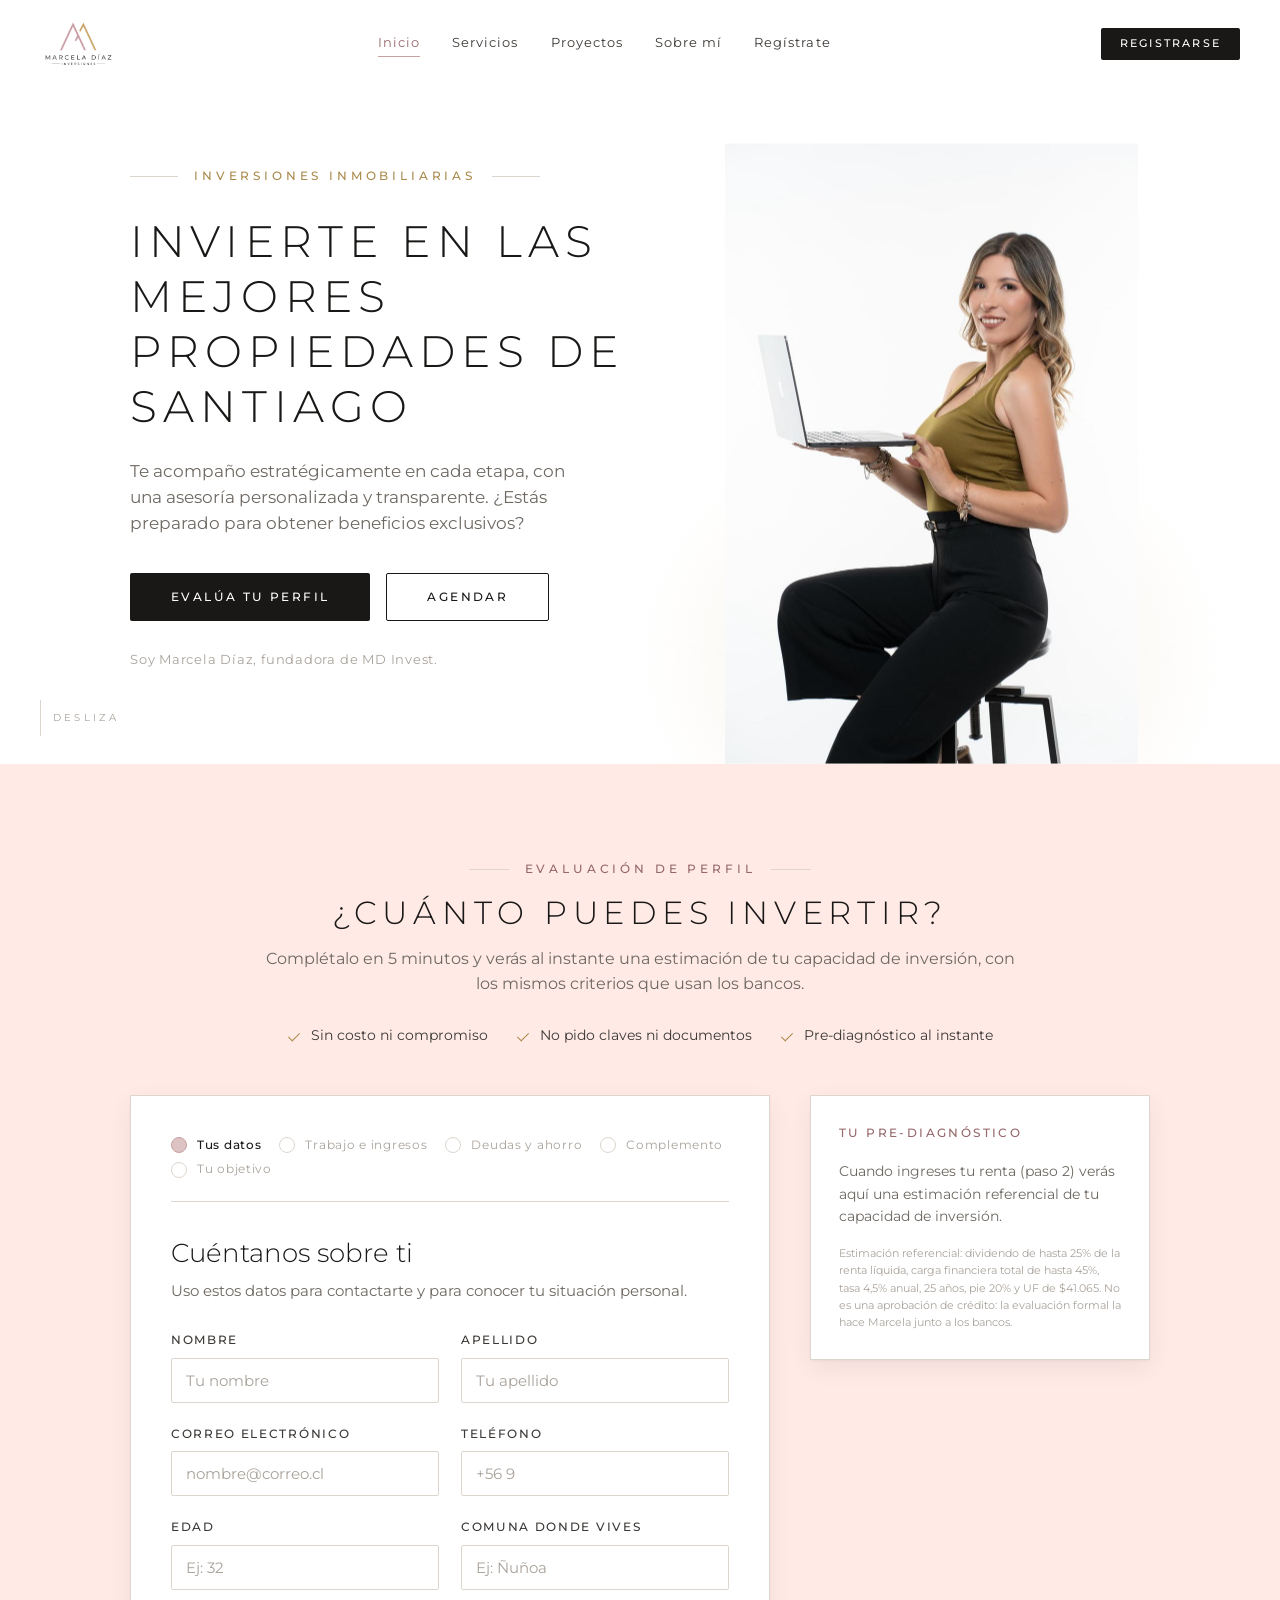
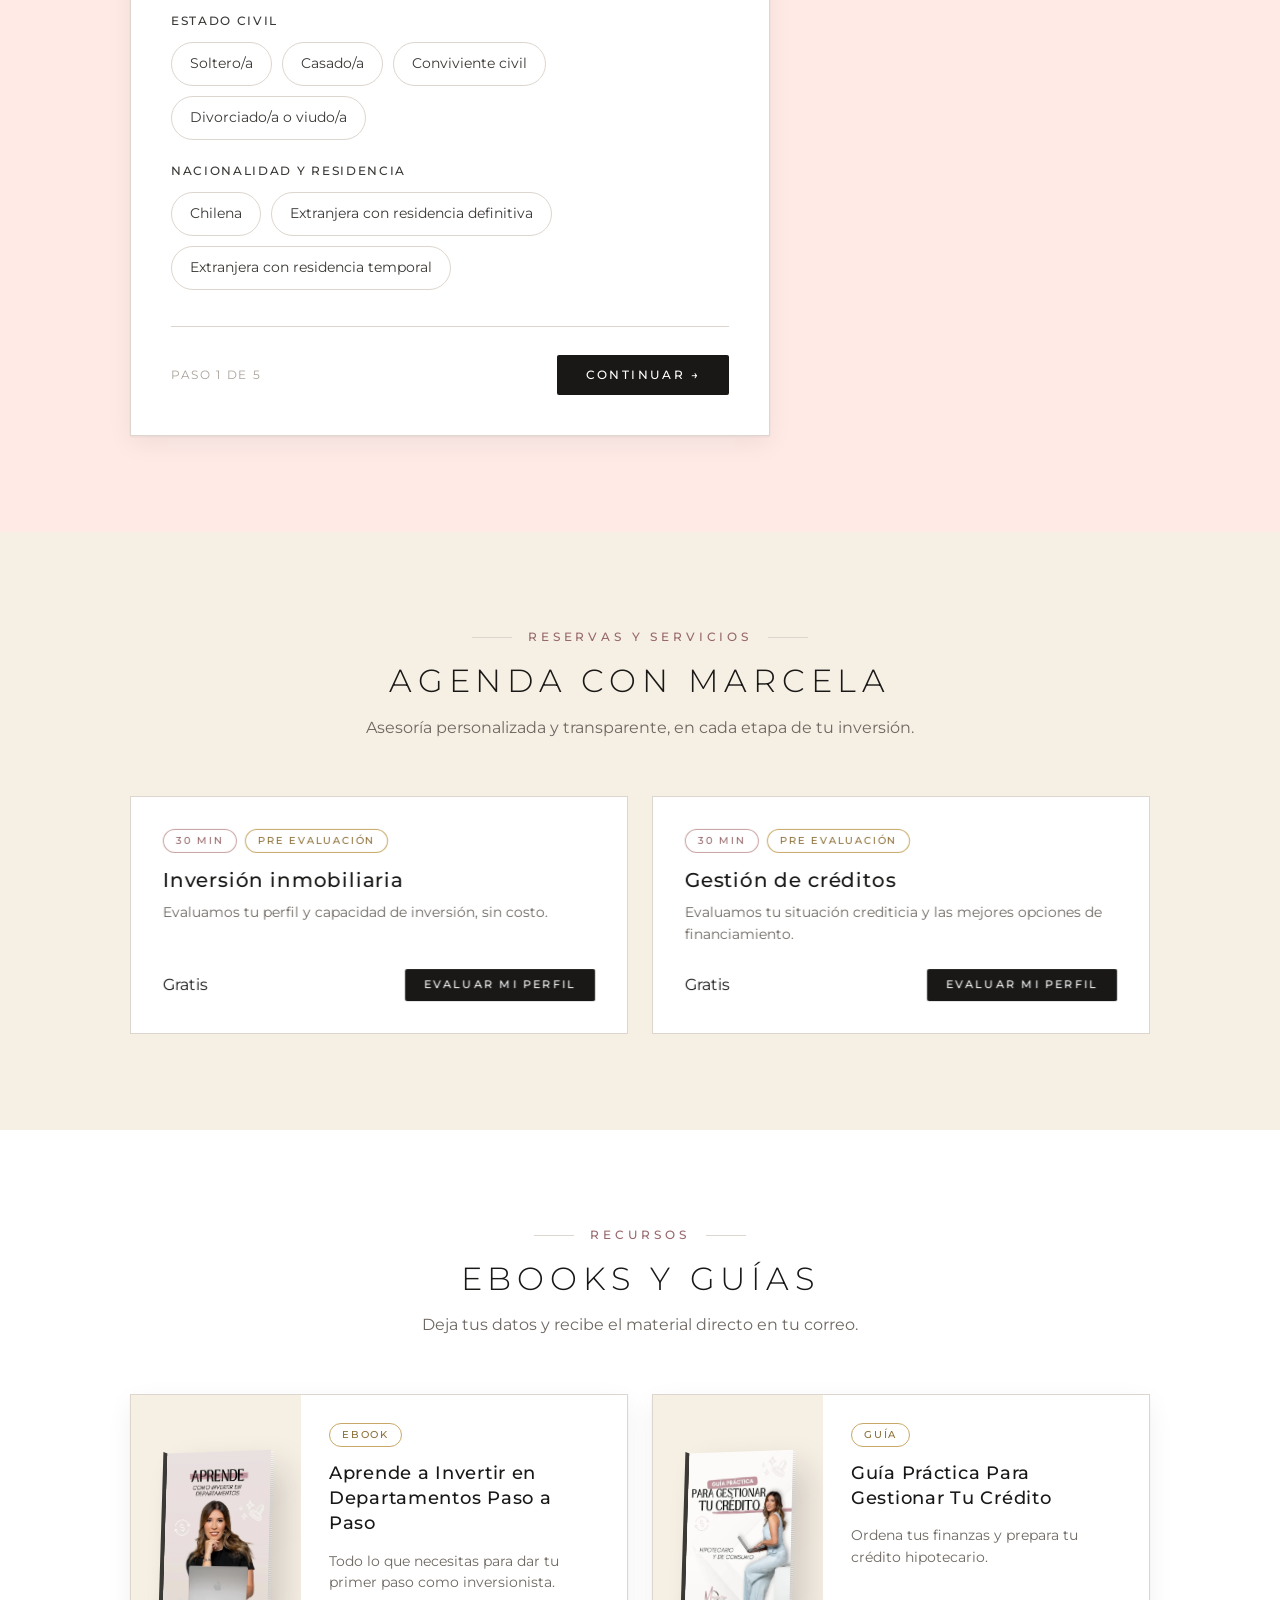
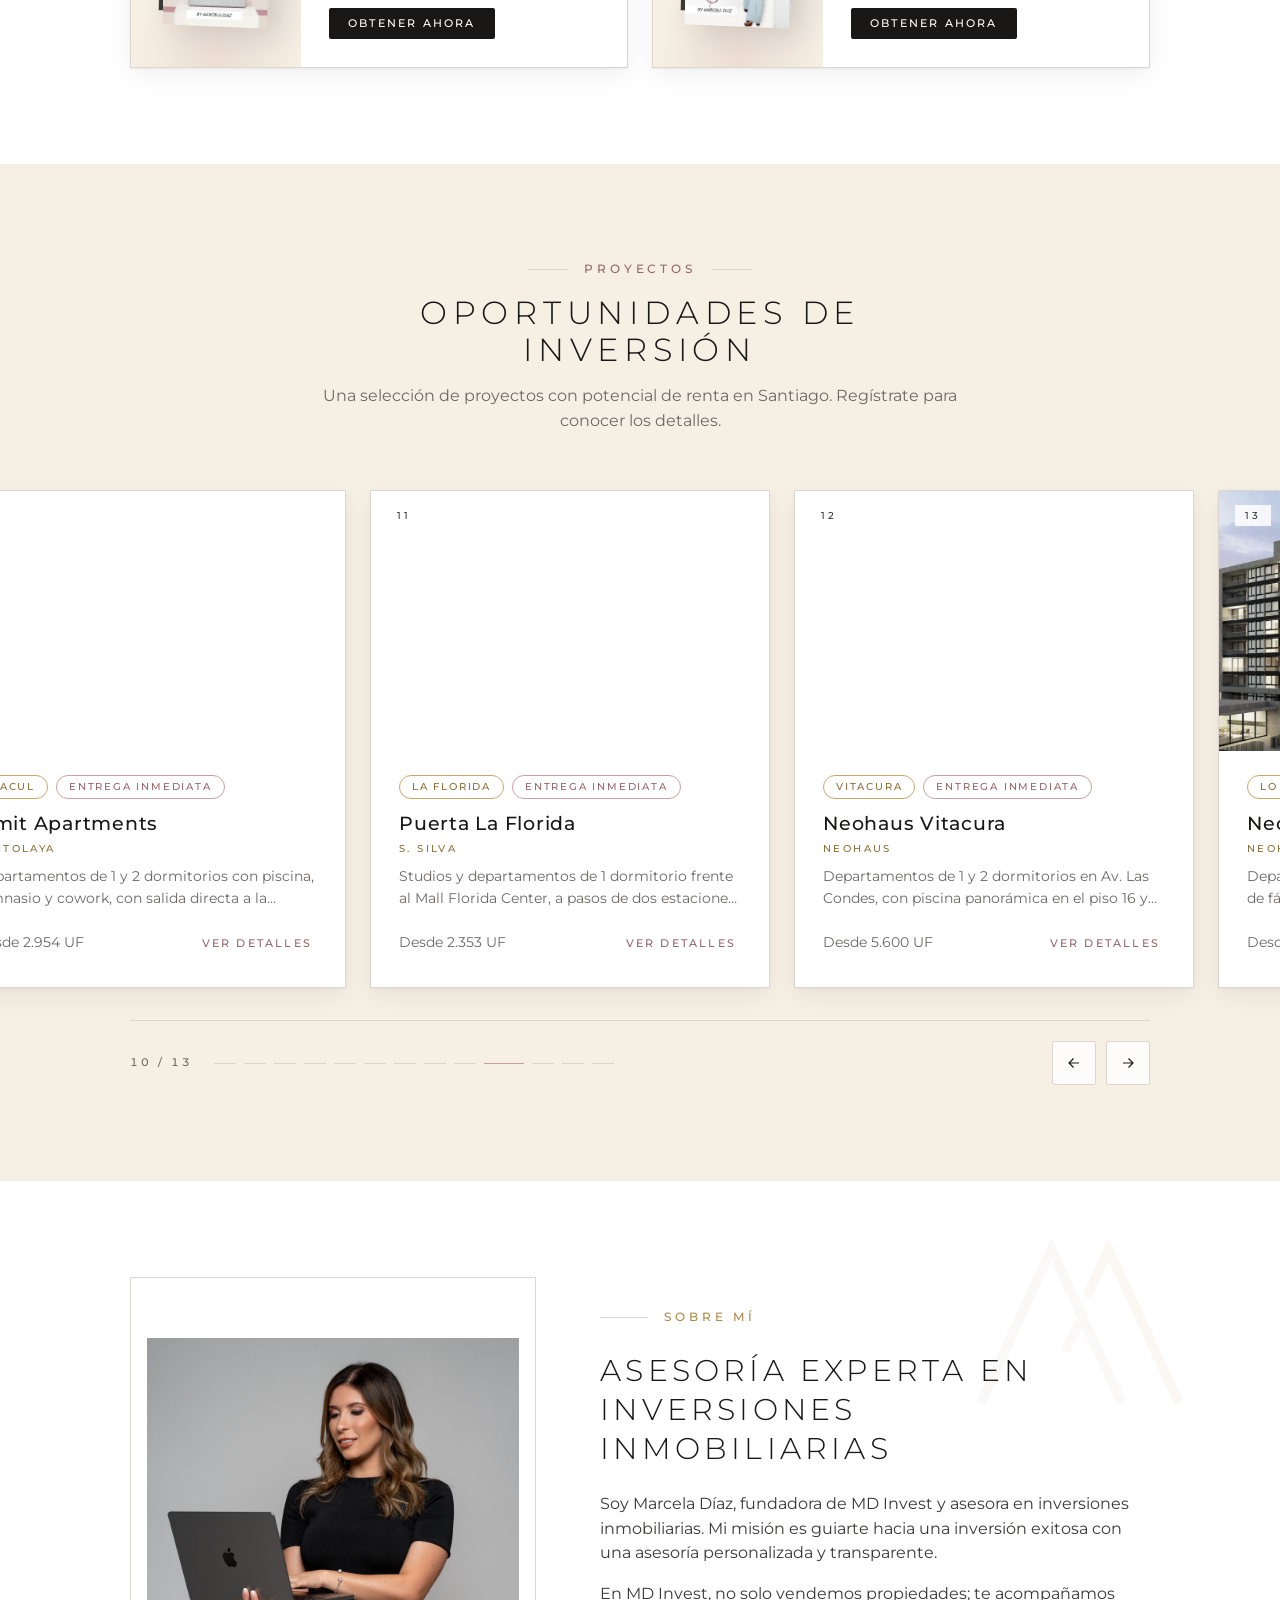
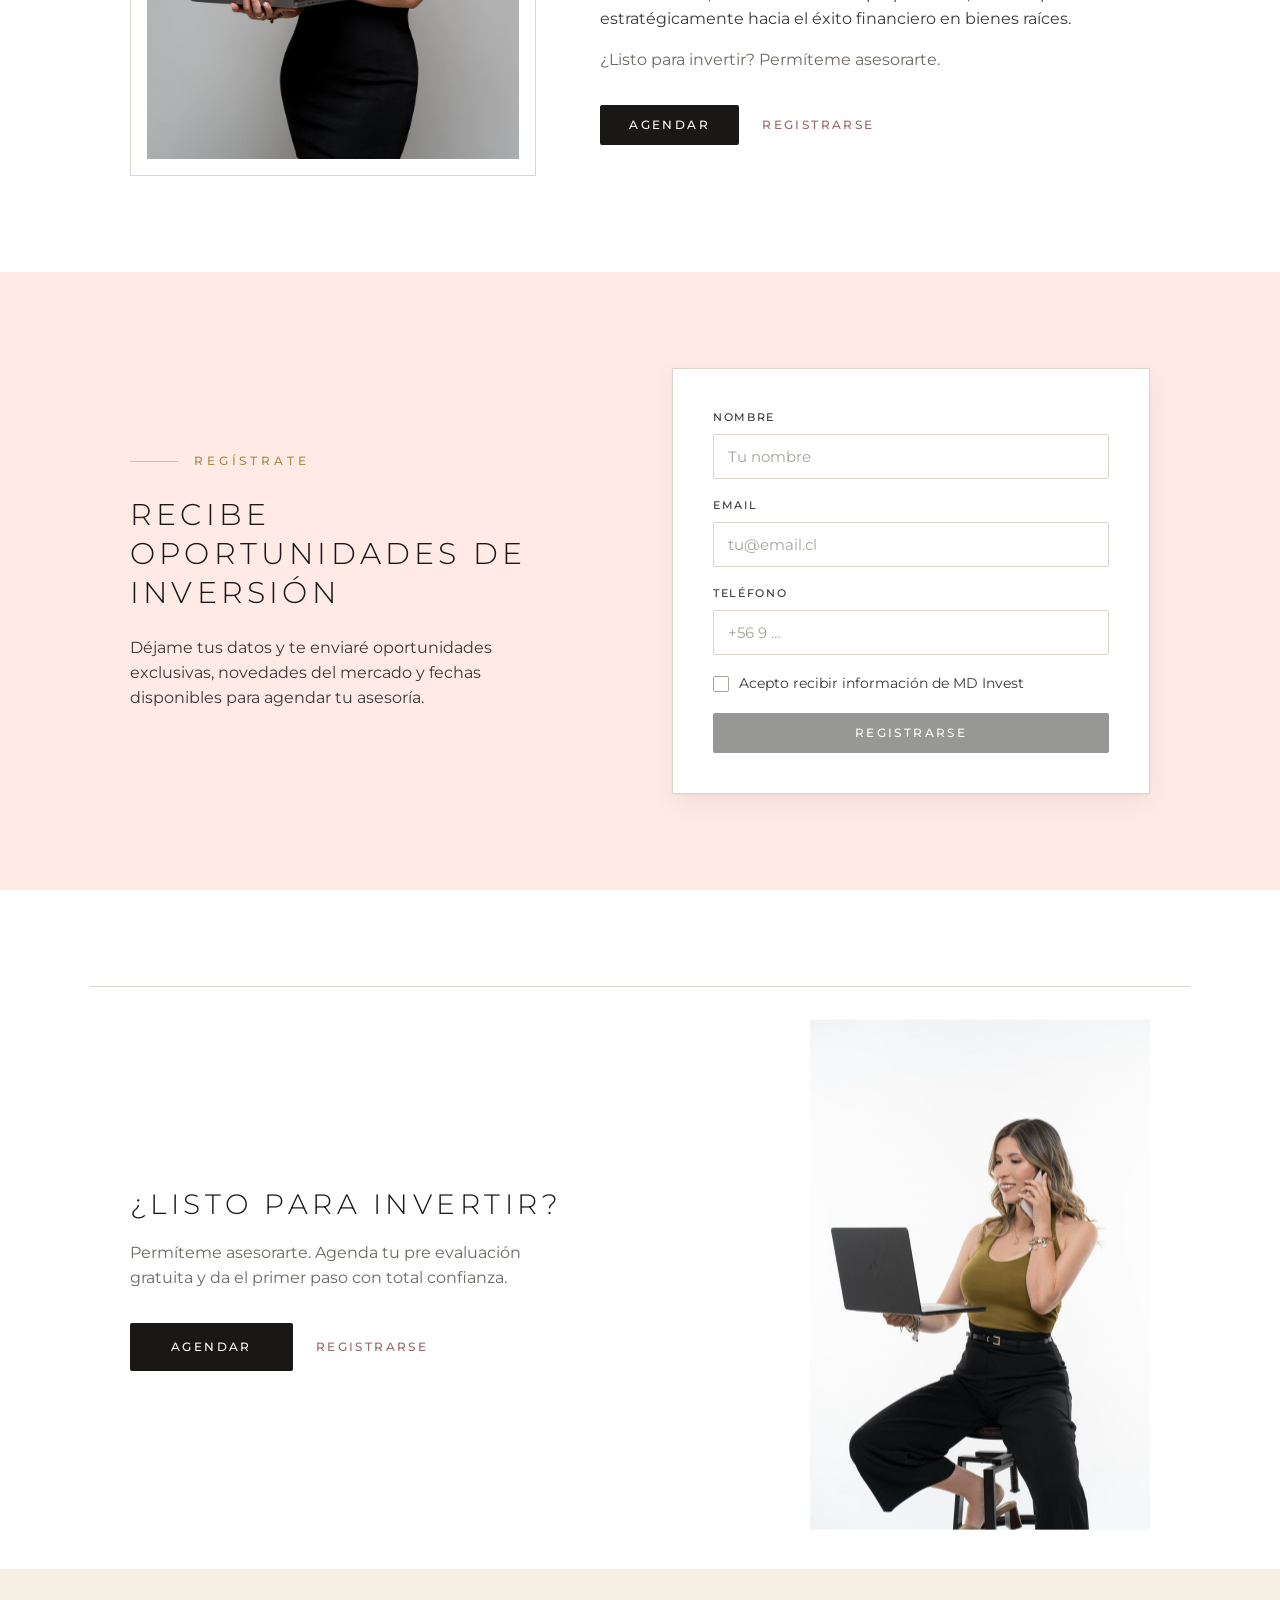
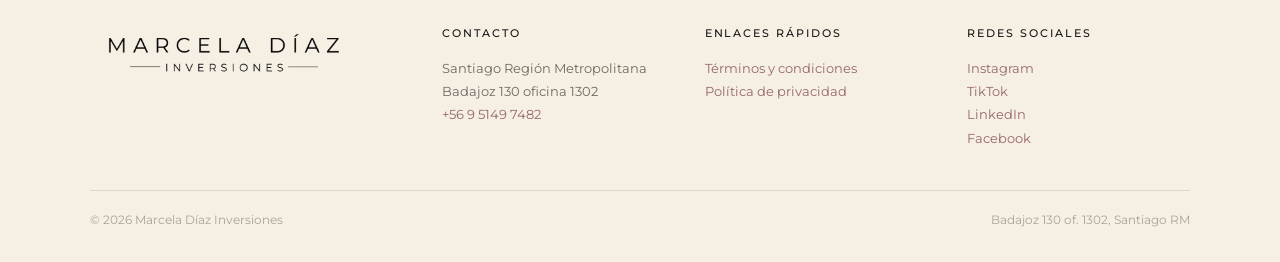
==== index.html @ 603c4616 "Desplegar el evaluador en la portada, sin clic previo La franja «¿Cuánto puedes invertir?» era un ti" ====
<!doctype html>
<html lang="es">
<head>
  <meta charset="utf-8">
  <meta name="viewport" content="width=device-width,initial-scale=1">
  <title>Marcela Díaz Inversiones</title>
  <meta name="description" content="Asesoría en inversiones inmobiliarias en Santiago de Chile. Te acompaño estratégicamente en cada etapa, con una asesoría personalizada y transparente.">
  <meta name="theme-color" content="#FFF5F2">
  <link rel="icon" type="image/svg+xml" href="assets/favicon.svg">
  <link rel="canonical" href="/">

  <meta property="og:type" content="website">
  <meta property="og:title" content="Marcela Díaz Inversiones">
  <meta property="og:description" content="Invierte en las mejores propiedades de Santiago. Agenda tu pre evaluación gratuita.">
  <meta property="og:image" content="assets/marce-hero.jpeg">
  <meta property="og:locale" content="es_CL">
  <meta name="twitter:card" content="summary_large_image">

  <link rel="preconnect" href="https://fonts.googleapis.com">
  <link rel="preconnect" href="https://fonts.gstatic.com" crossorigin>
  <link href="https://fonts.googleapis.com/css2?family=Montserrat:wght@300;400;500;600&display=swap" rel="stylesheet">
  <link rel="stylesheet" href="css/styles.css">
  <link rel="stylesheet" href="css/evaluacion.css">
  <script>document.documentElement.classList.add('js')</script>
</head>
<body>
<!-- Intro: dibujo del isotipo (guiño al video de marca) -->
<div class="intro" id="intro" aria-hidden="true">
  <div>
    <svg class="intro__mark" viewBox="0 0 200 160" aria-hidden="true">
      <path class="p1" pathLength="1" d="M10 150 L74 10 L138 150" stroke="#C8A0A0"/>
      <path class="p2" pathLength="1" d="M99.5 77 L86.3 102.6" stroke="#C8A0A0"/>
      <path class="p3" pathLength="1" d="M106.6 53.2 L125.9 10 L190 150" stroke="#C8A868"/>
    </svg>
    <div class="intro__name">Marcela Díaz</div>
    <div class="intro__sub">Inversiones</div>
  </div>
</div>

<div class="progress" aria-hidden="true"></div>

<!-- Navegación -->
<header class="nav" id="nav">
  <div class="nav__inner">
    <a class="nav__logo" href="#inicio" aria-label="Marcela Díaz Inversiones — Inicio">
      <img src="assets/logo-lockup.png" alt="Marcela Díaz Inversiones" width="233" height="160">
    </a>
    <nav class="nav__links" aria-label="Principal">
      <a href="#inicio" class="is-active">Inicio</a>
      <a href="#servicios">Servicios</a>
      <a href="#proyectos">Proyectos</a>
      <a href="#sobre-mi">Sobre mí</a>
      <a href="#registro">Regístrate</a>
      <span class="nav__indicator" aria-hidden="true"></span>
    </nav>
    <a class="btn btn--sm nav__cta" href="#registro">Registrarse</a>
    <button class="nav__burger" type="button" aria-label="Abrir menú" aria-expanded="false" aria-controls="menu">
      <span></span><span></span>
    </button>
  </div>
</header>

<!-- Menú móvil -->
<div class="menu" id="menu" aria-label="Menú">
  <a href="#inicio" style="--i:0">Inicio</a>
  <a href="#servicios" style="--i:1">Servicios</a>
  <a href="#proyectos" style="--i:2">Proyectos</a>
  <a href="#sobre-mi" style="--i:3">Sobre mí</a>
  <a href="#registro" style="--i:4">Regístrate</a>
  <a class="btn" href="#registro" style="--i:5">Registrarse</a>
  <p class="menu__contact">Balmoral 309, Santiago · +56 9 5149 7482</p>
</div>

<main>

  <!-- Hero -->
  <section id="inicio" class="hero">
    <div class="container hero__grid">
      <div class="hero__copy" data-reveal="fade">
        <div class="kicker">
          <span class="kicker__line"></span>
          <span>Inversiones inmobiliarias</span>
          <span class="kicker__line"></span>
        </div>
        <h1 class="display display--xl" data-split>Invierte en las mejores propiedades de Santiago</h1>
        <p class="lead" data-reveal style="--d:520">Te acompaño estratégicamente en cada etapa, con una asesoría personalizada y transparente. ¿Estás preparado para obtener beneficios exclusivos?</p>
        <div class="hero__actions" data-reveal style="--d:680">
          <a class="btn btn--lg" href="#evaluador">Evalúa tu perfil</a>
          <a class="btn btn--lg btn--outline" href="#servicios">Agendar</a>
        </div>
        <p class="hero__sign" data-reveal="fade" style="--d:880">Soy Marcela Díaz, fundadora de MD Invest.</p>
      </div>
      <div class="hero__media">
        <div class="hero__glow" aria-hidden="true"></div>
        <img class="hero__img" src="assets/marce-hero.jpeg" alt="Marcela Díaz" width="853" height="1280" data-reveal="scale" data-parallax="-0.06" data-pointer fetchpriority="high">
      </div>
    </div>
    <div class="hero__scroll" aria-hidden="true"><i></i><span>Desliza</span></div>
  </section>

  <!-- Franja CTA -->
  <!-- Evaluador de perfil. El marcado lo monta js/evaluacion.js en #eval-mount:
       esta sección y la página /evaluacion comparten una sola plantilla. -->
  <section id="evaluador" class="section bg-blush">
    <div class="container">
      <div class="section-title" data-reveal>
        <div class="kicker kicker--rose">
          <span class="kicker__line"></span><span>Evaluación de perfil</span><span class="kicker__line"></span>
        </div>
        <h2>¿Cuánto puedes invertir?</h2>
        <p>Complétalo en 5 minutos y verás al instante una estimación de tu capacidad de inversión, con los mismos criterios que usan los bancos.</p>
        <ul class="trust">
          <li>Sin costo ni compromiso</li>
          <li>No pido claves ni documentos</li>
          <li>Pre-diagnóstico al instante</li>
        </ul>
      </div>
      <div class="eval-layout eval" id="eval-mount"></div>
    </div>
  </section>

  <!-- Servicios -->
  <section id="servicios" class="section bg-cream">
    <div class="container">
      <div class="section-title" data-reveal>
        <div class="kicker kicker--rose">
          <span class="kicker__line"></span><span>Reservas y Servicios</span><span class="kicker__line"></span>
        </div>
        <h2>Agenda con Marcela</h2>
        <p>Asesoría personalizada y transparente, en cada etapa de tu inversión.</p>
      </div>
      <div class="grid grid--services" data-stagger>
        <article class="card tilt" data-reveal>
          <div class="card__badges">
            <span class="badge badge--rose">30 min</span>
            <span class="badge">Pre evaluación</span>
          </div>
          <h3>Inversión inmobiliaria</h3>
          <p>Evaluamos tu perfil y capacidad de inversión, sin costo.</p>
          <div class="card__foot">
            <span class="card__price">Gratis</span>
            <a class="btn btn--sm" href="#evaluador">Evaluar mi perfil</a>
          </div>
        </article>
        <article class="card tilt" data-reveal>
          <div class="card__badges">
            <span class="badge badge--rose">30 min</span>
            <span class="badge">Pre evaluación</span>
          </div>
          <h3>Gestión de créditos</h3>
          <p>Evaluamos tu situación crediticia y las mejores opciones de financiamiento.</p>
          <div class="card__foot">
            <span class="card__price">Gratis</span>
            <a class="btn btn--sm" href="#evaluador">Evaluar mi perfil</a>
          </div>
        </article>
      </div>
    </div>
  </section>

  <!-- eBooks y guías -->
  <section id="recursos" class="section bg-white">
    <div class="container">
      <div class="section-title" data-reveal>
        <div class="kicker kicker--rose">
          <span class="kicker__line"></span><span>Recursos</span><span class="kicker__line"></span>
        </div>
        <h2>eBooks y guías</h2>
        <p>Deja tus datos y recibe el material directo en tu correo.</p>
      </div>
      <div class="grid grid--ebooks" data-stagger>
        <article class="ebook" data-reveal>
          <div class="ebook__media" aria-hidden="true">
            <div class="book">
              <div class="book__spine"></div>
              <div class="book__pages"></div>
              <div class="book__cover">
                <div class="book__band">
                  <img src="assets/1.webp" alt="Icono de eBook" width="200" height="160">
                </div>
                <div class="book__title">Aprende a invertir en departamentos paso a paso</div>
                <div class="book__meta">MD Invest · eBook</div>
              </div>
            </div>
          </div>
          <div class="ebook__body">
            <span class="badge">eBook</span>
            <h3>Aprende a Invertir en Departamentos Paso a Paso</h3>
            <p>Todo lo que necesitas para dar tu primer paso como inversionista.</p>
            <a class="btn btn--sm" href="#registro">Obtener ahora</a>
          </div>
        </article>
        <article class="ebook" data-reveal>
          <div class="ebook__media" aria-hidden="true">
            <div class="book book--gold">
              <div class="book__spine"></div>
              <div class="book__pages"></div>
              <div class="book__cover">
                <div class="book__band">
                  <img src="assets/2.webp" alt="Icono de Guía" width="200" height="160">
                </div>
                <div class="book__title">Guía práctica para gestionar tu crédito</div>
                <div class="book__meta">MD Invest · Guía</div>
              </div>
            </div>
          </div>
          <div class="ebook__body">
            <span class="badge">Guía</span>
            <h3>Guía Práctica Para Gestionar Tu Crédito</h3>
            <p>Ordena tus finanzas y prepara tu crédito hipotecario.</p>
            <a class="btn btn--sm" href="#registro">Obtener ahora</a>
          </div>
        </article>
      </div>
    </div>
  </section>

  <!-- Proyectos: las tarjetas se dibujan desde js/projects.js -->
  <section id="proyectos" class="section bg-cream">
    <div class="container">
      <div class="section-title" data-reveal>
        <div class="kicker kicker--rose">
          <span class="kicker__line"></span><span>Proyectos</span><span class="kicker__line"></span>
        </div>
        <h2>Oportunidades de inversión</h2>
        <p>Una selección de proyectos con potencial de renta en Santiago. Regístrate para conocer los detalles.</p>
      </div>

      <div class="carousel" id="proyectos-carousel">
        <div class="carousel__track" id="proyectos-track" role="list" aria-label="Proyectos" tabindex="0"></div>
        <div class="carousel__bar" data-reveal="fade" style="--d:300">
          <div class="carousel__meta">
            <span class="carousel__count" id="proyectos-count" aria-live="polite">01 / 01</span>
            <div class="carousel__dots" id="proyectos-dots" aria-label="Ir al proyecto"></div>
          </div>
          <div class="carousel__nav">
            <button class="carousel__btn" type="button" data-dir="-1" aria-label="Proyecto anterior" aria-controls="proyectos-track">
              <svg viewBox="0 0 16 16" fill="none" stroke="currentColor" stroke-width="1.2" aria-hidden="true"><path d="M13 8H3M7.5 3.5L3 8l4.5 4.5"/></svg>
            </button>
            <button class="carousel__btn" type="button" data-dir="1" aria-label="Proyecto siguiente" aria-controls="proyectos-track">
              <svg viewBox="0 0 16 16" fill="none" stroke="currentColor" stroke-width="1.2" aria-hidden="true"><path d="M3 8h10M8.5 3.5L13 8l-4.5 4.5"/></svg>
            </button>
          </div>
        </div>
        <noscript>
          <p class="carousel__noscript">Activa JavaScript para ver los proyectos, o <a href="https://wa.me/56951497482" target="_blank" rel="noopener">escríbeme por WhatsApp</a> y te envío las fichas.</p>
        </noscript>
      </div>
    </div>
  </section>

  <!-- Modal de proyecto (contenido desde js/projects.js) -->
  <dialog class="modal" id="proyecto-modal" aria-labelledby="modal-title">
    <div class="modal__inner">
      <button class="modal__close" type="button" aria-label="Cerrar" data-close>
        <svg viewBox="0 0 16 16" fill="none" stroke="currentColor" stroke-width="1.2" aria-hidden="true"><path d="M3 3l10 10M13 3L3 13"/></svg>
      </button>
      <div class="gallery" id="modal-gallery-wrap">
        <div class="gallery__track" id="modal-gallery" aria-live="polite"></div>
        <button class="gallery__btn gallery__btn--prev" type="button" data-gdir="-1" aria-label="Foto anterior">
          <svg viewBox="0 0 16 16" fill="none" stroke="currentColor" stroke-width="1.2" aria-hidden="true"><path d="M13 8H3M7.5 3.5L3 8l4.5 4.5"/></svg>
        </button>
        <button class="gallery__btn gallery__btn--next" type="button" data-gdir="1" aria-label="Foto siguiente">
          <svg viewBox="0 0 16 16" fill="none" stroke="currentColor" stroke-width="1.2" aria-hidden="true"><path d="M3 8h10M8.5 3.5L13 8l-4.5 4.5"/></svg>
        </button>
        <div class="gallery__foot">
          <span class="gallery__count" id="modal-count">1 / 1</span>
          <div class="gallery__thumbs" id="modal-thumbs"></div>
        </div>
      </div>
      <div class="modal__body">
        <div class="modal__badges">
          <span class="badge" id="modal-comuna"></span>
          <span class="badge badge--rose" id="modal-tag" hidden></span>
        </div>
        <h3 class="modal__title" id="modal-title"></h3>
        <p class="modal__dev" id="modal-dev" hidden></p>
        <p class="modal__price" id="modal-price"></p>
        <div class="modal__desc" id="modal-desc"></div>
        <dl class="modal__data" id="modal-data" hidden></dl>
        <div class="modal__actions">
          <a class="btn" href="#registro" data-close>Quiero más información</a>
          <a class="btn btn--outline" id="modal-wa" href="https://wa.me/56951497482" target="_blank" rel="noopener">Conversemos</a>
          <a class="btn btn--ghost" id="modal-link" href="#" target="_blank" rel="noopener" hidden>Ver ficha completa</a>
        </div>
      </div>
    </div>
  </dialog>

  <!-- Sobre mí -->
  <section id="sobre-mi" class="section bg-white">
    <div class="container about">
      <div class="frame" data-reveal="left">
        <div class="frame__clip">
          <img src="assets/marce-pc.jpeg" alt="Marcela Díaz, fundadora de MD Invest" width="1024" height="1280" loading="lazy" data-parallax="0.08">
        </div>
      </div>
      <div class="about__copy" data-reveal="right" style="position:relative">
        <svg class="about__mark" viewBox="0 0 200 160" fill="none" stroke-width="9" aria-hidden="true"><path d="M10 150 L74 10 L138 150" stroke="#C8A0A0"/><path d="M99.5 77 L86.3 102.6" stroke="#C8A0A0"/><path d="M106.6 53.2 L125.9 10 L190 150" stroke="#C8A868"/></svg>
        <div class="kicker">
          <span class="kicker__line"></span><span>Sobre mí</span><span class="kicker__line"></span>
        </div>
        <h2 class="display display--lg">Asesoría experta en inversiones inmobiliarias</h2>
        <p>Soy Marcela Díaz, fundadora de MD Invest y asesora en inversiones inmobiliarias. Mi misión es guiarte hacia una inversión exitosa con una asesoría personalizada y transparente.</p>
        <p>En MD Invest, no solo vendemos propiedades; te acompañamos estratégicamente hacia el éxito financiero en bienes raíces.</p>
        <p class="muted">¿Listo para invertir? Permíteme asesorarte.</p>
        <div class="about__actions">
          <a class="btn" href="#servicios">Agendar</a>
          <a class="btn btn--ghost" href="#registro">Registrarse</a>
        </div>
      </div>
    </div>
  </section>

  <!-- Registro -->
  <section id="registro" class="section bg-blush">
    <div class="container register">
      <div class="register__copy" data-reveal>
        <div class="kicker kicker--ink">
          <span class="kicker__line"></span><span style="color:var(--gold-500)">Regístrate</span><span class="kicker__line"></span>
        </div>
        <h2 class="display display--lg">Recibe oportunidades de inversión</h2>
        <p>Déjame tus datos y te enviaré oportunidades exclusivas, novedades del mercado y fechas disponibles para agendar tu asesoría.</p>
      </div>
      <div class="panel" data-reveal="scale" style="--d:120">
        <form class="form" id="form-registro" novalidate>
          <label class="field">
            <span class="field__label">Nombre</span>
            <span class="field__control"><input type="text" name="nombre" placeholder="Tu nombre" autocomplete="name" required></span>
          </label>
          <label class="field">
            <span class="field__label">Email</span>
            <span class="field__control"><input type="email" name="email" placeholder="tu@email.cl" autocomplete="email" required></span>
          </label>
          <label class="field">
            <span class="field__label">Teléfono</span>
            <span class="field__control"><input type="tel" name="telefono" placeholder="+56 9 …" autocomplete="tel" inputmode="tel"></span>
          </label>
          <label class="check">
            <input type="checkbox" id="acepta" name="acepta" value="si">
            <span class="check__box" aria-hidden="true"><svg viewBox="0 0 10 8"><path pathLength="1" d="M1 4l2.5 2.5L9 1"/></svg></span>
            <span>Acepto recibir información de MD Invest</span>
          </label>
          <button class="btn btn--block" type="submit" disabled>Registrarse</button>
          <p class="form__error" id="registro-error" role="alert" hidden></p>
        </form>
        <div class="success" id="registro-ok" hidden role="status">
          <svg class="success__icon" viewBox="0 0 56 56" aria-hidden="true">
            <circle pathLength="1" cx="28" cy="28" r="26"/>
            <path pathLength="1" d="M18 29l7 7 14-16"/>
          </svg>
          <h3>¡Registro enviado!</h3>
          <p>Marcela te contactará muy pronto. Gracias por tu confianza.</p>
        </div>
      </div>
    </div>
  </section>

  <!-- CTA final -->
  <section class="final bg-white">
    <div class="container final__grid">
      <div class="final__copy" data-reveal>
        <h2 class="display display--md">¿Listo para invertir?</h2>
        <p>Permíteme asesorarte. Agenda tu pre evaluación gratuita y da el primer paso con total confianza.</p>
        <div class="final__actions">
          <a class="btn btn--lg" href="https://wa.me/56951497482" target="_blank" rel="noopener">Agendar</a>
          <a class="btn btn--lg btn--ghost" href="#registro">Registrarse</a>
        </div>
      </div>
      <img class="final__img" src="assets/marce-llamada.jpeg" alt="Marcela Díaz atendiendo una llamada" width="853" height="1280" loading="lazy" data-reveal="scale" data-parallax="-0.05">
    </div>
  </section>

</main>

<!-- Footer -->
<!-- Resumen flotante del pre-diagnóstico en móvil, donde el panel queda fuera de vista -->
<div class="diag-mini" id="diag-mini" aria-hidden="true">
  <span>Podrías optar hasta</span>
  <strong id="mini-precio">UF 0</strong>
</div>

<footer class="footer">
  <div class="footer__grid">
    <div>
      <img class="footer__logo" src="assets/logo-wordmark.png" alt="Marcela Díaz Inversiones" width="828" height="200" loading="lazy">
    </div>
    <div>
      <h4>Contacto</h4>
      <div class="footer__col">Santiago Región Metropolitana<br>Badajoz 130 oficina 1302<br><a href="tel:+56951497482">+56 9 5149 7482</a></div>
    </div>
    <div>
      <h4>Enlaces rápidos</h4>
      <div class="footer__col"><a href="#">Términos y condiciones</a><br><a href="#">Política de privacidad</a></div>
    </div>
    <div>
      <h4>Redes sociales</h4>
      <div class="footer__col">
        <a href="https://www.instagram.com/marceladiazinversiones/" target="_blank" rel="noopener">Instagram</a><br>
        <a href="https://www.tiktok.com/@marceladiazinversiones" target="_blank" rel="noopener">TikTok</a><br>
        <a href="https://www.linkedin.com/in/marcela-diaz-carvajal-325b1a1b1/">LinkedIn</a><br>
        <a href="https://www.facebook.com/profile.php?id=100094086452130">Facebook</a>
      </div>
    </div>
  </div>
  <div class="footer__bottom">
    <span>© <span id="year">2026</span> Marcela Díaz Inversiones</span>
    <span>Badajoz 130 of. 1302, Santiago RM</span>
  </div>
</footer>

<button class="to-top" id="to-top" type="button" aria-label="Volver arriba">
  <svg viewBox="0 0 16 16" fill="none" stroke="currentColor" stroke-width="1.2"><path d="M8 13V3M3.5 7.5L8 3l4.5 4.5"/></svg>
</button>

<script type="text/javascript" id="hs-script-loader" async defer src="//js.hs-scripts.com/51801072.js"></script>

<script src="js/projects.js" defer></script>
<script src="js/main.js" defer></script>
<script src="js/evaluacion.js" defer></script>

<!-- Vercel Web Analytics. Es la integración para HTML plano: no usa el paquete
     @vercel/analytics, que requiere bundler. Vercel sirve script.js desde el
     edge cuando Web Analytics está activado en el proyecto; si está apagado la
     ruta da 404 y no se recoge nada. La cola window.va evita perder eventos
     disparados antes de que el script cargue. -->
<script>
  window.va = window.va || function () { (window.vaq = window.vaq || []).push(arguments); };
</script>
<script defer src="/_vercel/insights/script.js"></script>

</body>
</html>
---- css/styles.css ----
/* ==========================================================================
   Marcela Díaz Inversiones — sitio web
   Tokens del Marcela Díaz Design System + componentes + efectos de movimiento
   ========================================================================== */

/* ---------- Tokens (design system) ---------- */
:root{
  --rose-300:#DEC3C4; --rose-400:#C8A0A0; --rose-500:#B0827F; --rose-600:#96676B;
  --gold-300:#DCC494; --gold-400:#C8A868; --gold-500:#AA8A4B; --gold-600:#8C6F38;
  --blush-50:#FFF5F2; --blush-100:#FFEAE6; --cream-50:#FBF7F1; --cream-100:#F6EFE4;
  --ink-900:#191817; --ink-700:#3B3835; --ink-500:#6E6862; --ink-300:#A9A29B; --ink-150:#DDD6CF;
  --white:#FFFFFF;

  --surface-page:var(--white); --surface-blush:var(--blush-100); --surface-cream:var(--cream-100);
  --surface-card:var(--white);
  --text-heading:var(--ink-900); --text-body:var(--ink-700); --text-muted:var(--ink-500);
  --link:var(--rose-600); --link-hover:var(--rose-500);
  --border-hairline:var(--ink-150); --focus-ring:var(--gold-400); --negative:#A9605C;

  --font-sans:'Montserrat',-apple-system,BlinkMacSystemFont,'Segoe UI',sans-serif;
  --display-weight:300; --display-tracking:0.18em; --label-tracking:0.32em;

  --container-max:1100px; --gutter:40px; --section-pad:96px;

  --radius-xs:2px; --radius-pill:999px;
  --shadow-card:0 1px 2px rgba(25,24,23,.05),0 8px 24px rgba(25,24,23,.06);
  --shadow-lift:0 2px 4px rgba(25,24,23,.06),0 16px 40px rgba(25,24,23,.10);
  --ease-brand:cubic-bezier(.25,.1,.25,1);
  --ease-out:cubic-bezier(.22,1,.36,1);        /* "Apple" ease para reveals */
  --dur-quick:150ms; --dur-gentle:300ms;

  --nav-h:88px;
}

/* ---------- Base ---------- */
*,*::before,*::after{box-sizing:border-box}
html{scroll-behavior:smooth;scroll-padding-top:var(--nav-h);-webkit-text-size-adjust:100%}
body{
  margin:0;font-family:var(--font-sans);font-size:16px;font-weight:400;line-height:1.55;
  color:var(--text-body);background:var(--surface-page);-webkit-font-smoothing:antialiased;
  overflow-x:hidden;
}
html.menu-open,html.intro-active{overflow:hidden}
img{max-width:100%;height:auto;display:block}
a{color:var(--link);text-decoration:none;transition:color var(--dur-quick) var(--ease-brand)}
a:hover{color:var(--link-hover)}
h1,h2,h3{margin:0;color:var(--text-heading);font-weight:var(--display-weight);line-height:1.15}
p{margin:0}
button{font:inherit}
::selection{background:var(--rose-300);color:var(--ink-900)}
[hidden]{display:none!important}
:focus-visible{outline:2px solid var(--focus-ring);outline-offset:3px}

.container{max-width:var(--container-max);margin:0 auto;padding:0 var(--gutter)}
.section{padding:var(--section-pad) 0}
.bg-white{background:var(--white)}
.bg-blush{background:var(--surface-blush)}
.bg-cream{background:var(--surface-cream)}
.visually-hidden{position:absolute!important;width:1px;height:1px;overflow:hidden;clip:rect(0 0 0 0);white-space:nowrap}

/* ---------- Tipografía display ---------- */
.display{font-weight:300;text-transform:uppercase;letter-spacing:.14em;line-height:1.25}
.display--xl{font-size:clamp(30px,4.2vw,44px)}
.display--lg{font-size:clamp(24px,3vw,30px);line-height:1.3}
.display--md{font-size:clamp(20px,2.4vw,28px);letter-spacing:.16em;line-height:1.35}
.lead{font-size:17px;line-height:1.55;color:var(--ink-500)}

/* Kicker: etiqueta entre dos líneas finas (motivo "INVERSIONES") */
.kicker{
  display:flex;align-items:center;gap:16px;
  font-size:12px;font-weight:500;letter-spacing:var(--label-tracking);text-transform:uppercase;color:var(--gold-500);
}
.kicker--rose{color:var(--rose-600)}
.kicker--center{justify-content:center}
.kicker__line{display:block;width:48px;height:1px;background:var(--border-hairline);transform-origin:center;transition:transform 1.1s var(--ease-out) .15s}
.kicker--ink .kicker__line{background:var(--ink-900);opacity:.2}
.js .kicker__line{transform:scaleX(0)}
.js .in .kicker__line,.js .kicker.in .kicker__line{transform:scaleX(1)}

/* Título de sección (SectionTitle del DS) */
.section-title{text-align:center;max-width:640px;margin:0 auto}
.section-title .kicker{margin-bottom:16px;justify-content:center}
.section-title .kicker__line{width:40px}
.section-title h2{font-size:32px;font-weight:300;letter-spacing:var(--display-tracking);text-transform:uppercase}
.section-title p{color:var(--text-muted);margin-top:16px}

/* ---------- Botón (Button del DS + magnetismo y brillo) ---------- */
.btn{
  --mx:0px;--my:0px;
  position:relative;display:inline-block;overflow:hidden;isolation:isolate;
  font-family:var(--font-sans);font-size:12px;font-weight:500;letter-spacing:.2em;text-transform:uppercase;line-height:1.2;
  padding:12px 28px;border-radius:var(--radius-xs);border:1px solid transparent;
  background:var(--ink-900);color:#fff;cursor:pointer;text-decoration:none;text-align:center;white-space:nowrap;
  transform:translate3d(var(--mx),var(--my),0);
  transition:background var(--dur-quick) var(--ease-brand),color var(--dur-quick) var(--ease-brand),
             border-color var(--dur-quick) var(--ease-brand),transform .6s var(--ease-out),opacity var(--dur-quick);
}
.btn:hover{background:var(--ink-700);color:#fff}
.btn::after{ /* brillo que recorre el botón */
  content:"";position:absolute;inset:-2px;pointer-events:none;
  background:linear-gradient(115deg,transparent 35%,rgba(255,255,255,.22) 50%,transparent 65%);
  transform:translateX(-130%);transition:transform .8s var(--ease-out);
}
.btn:hover::after{transform:translateX(130%)}
.btn--sm{font-size:11px;padding:8px 18px}
.btn--lg{padding:16px 40px}
.btn--outline{background:transparent;border-color:var(--ink-900);color:var(--ink-900)}
.btn--outline:hover{background:var(--ink-900);color:#fff}
.btn--outline::after{background:linear-gradient(115deg,transparent 35%,rgba(200,168,104,.28) 50%,transparent 65%)}
.btn--ghost{background:transparent;color:var(--rose-600);padding-left:6px;padding-right:6px}
.btn--ghost:hover{background:transparent;color:var(--rose-500)}
.btn--ghost::after{display:none}
.btn--ghost.btn--sm{padding-left:4px;padding-right:4px}
.btn--block{display:block;width:100%}
.btn[disabled],.btn:disabled{opacity:.45;cursor:default;pointer-events:none}
.btn.is-loading{color:transparent}
.btn.is-loading::before{
  content:"";position:absolute;left:50%;top:50%;width:16px;height:16px;margin:-8px 0 0 -8px;
  border:1.5px solid rgba(255,255,255,.35);border-top-color:#fff;border-radius:50%;animation:spin .8s linear infinite;
}
@keyframes spin{to{transform:rotate(360deg)}}

/* ---------- Badge ---------- */
.badge{
  display:inline-block;font-size:10px;font-weight:500;letter-spacing:.18em;text-transform:uppercase;
  padding:4px 12px;border-radius:var(--radius-pill);line-height:1.4;
  border:1px solid var(--gold-400);color:var(--gold-600);
}
.badge--rose{border-color:var(--rose-400);color:var(--rose-600)}

/* ---------- Intro (dibujo del logo, como el video de marca) ---------- */
.intro{
  position:fixed;inset:0;z-index:100;display:grid;place-items:center;
  background:radial-gradient(60% 60% at 50% 45%,var(--cream-50) 0%,var(--blush-100) 70%);
  transition:opacity .9s var(--ease-out),visibility .9s;
}
.intro.is-done{opacity:0;visibility:hidden}
.intro__mark{width:min(34vw,180px);height:auto;overflow:visible}
.intro__mark path{fill:none;stroke-width:9;stroke-dasharray:1;stroke-dashoffset:1}
.intro.is-playing .intro__mark .p1{animation:draw 1s var(--ease-out) .1s forwards}
.intro.is-playing .intro__mark .p2{animation:draw .5s var(--ease-out) .75s forwards}
.intro.is-playing .intro__mark .p3{animation:draw 1s var(--ease-out) .35s forwards}
.intro__name{
  margin-top:28px;font-size:clamp(14px,2.2vw,18px);font-weight:300;letter-spacing:.32em;text-transform:uppercase;color:var(--ink-900);
  opacity:0;transform:translateY(8px);
}
.intro.is-playing .intro__name{animation:rise .8s var(--ease-out) .9s forwards}
.intro__sub{margin-top:10px;font-size:10px;letter-spacing:.42em;text-transform:uppercase;color:var(--ink-500);opacity:0}
.intro.is-playing .intro__sub{animation:rise .8s var(--ease-out) 1.15s forwards}
@keyframes draw{to{stroke-dashoffset:0}}
@keyframes rise{to{opacity:1;transform:none}}

/* ---------- Barra de progreso de lectura ---------- */
.progress{
  position:fixed;top:0;left:0;right:0;height:2px;z-index:70;pointer-events:none;
  background:linear-gradient(90deg,var(--rose-400),var(--gold-400));
  transform-origin:0 50%;transform:scaleX(var(--p,0));
}

/* ---------- Navegación (NavBar del DS → vidrio esmerilado al hacer scroll) ---------- */
.nav{
  position:fixed;top:0;left:0;right:0;z-index:60;
  background:rgba(255,255,255,0);border-bottom:1px solid transparent;
  transition:background .5s var(--ease-out),border-color .5s var(--ease-out),box-shadow .5s var(--ease-out),
             -webkit-backdrop-filter .5s,backdrop-filter .5s;
}
.nav.is-scrolled{
  background:rgba(255,255,255,.74);
  -webkit-backdrop-filter:saturate(180%) blur(22px);backdrop-filter:saturate(180%) blur(22px);
  border-bottom-color:var(--border-hairline);
  box-shadow:0 1px 0 rgba(255,255,255,.6) inset;
}
@supports not (backdrop-filter:blur(1px)){.nav.is-scrolled{background:rgba(255,255,255,.96)}}
.nav__inner{
  display:flex;align-items:center;justify-content:space-between;gap:24px;
  padding:18px var(--gutter);transition:padding .5s var(--ease-out);
}
.nav.is-scrolled .nav__inner{padding-top:12px;padding-bottom:12px}
.nav__logo img{height:52px;width:auto;transition:height .5s var(--ease-out)}
.nav.is-scrolled .nav__logo img{height:42px}
.nav__links{position:relative;display:flex;align-items:center;gap:32px}
.nav__links a{
  position:relative;font-size:13px;letter-spacing:.08em;color:var(--ink-700);padding-bottom:3px;
  transition:color .3s var(--ease-brand);
}
.nav__links a:hover{color:var(--rose-600)}
.nav__links a.is-active{color:var(--rose-600)}
.nav__indicator{ /* subrayado que se desliza entre enlaces */
  position:absolute;left:0;bottom:-1px;height:1px;width:0;background:var(--rose-400);
  transition:transform .55s var(--ease-out),width .55s var(--ease-out);
}
.nav__cta{margin-left:8px}
.nav__burger{
  display:none;position:relative;width:44px;height:44px;margin-right:-10px;padding:0;
  background:transparent;border:0;cursor:pointer;
}
.nav__burger span{
  position:absolute;left:11px;right:11px;height:1px;background:var(--ink-900);
  transition:transform .5s var(--ease-out),top .5s var(--ease-out);
}
.nav__burger span:nth-child(1){top:18px}
.nav__burger span:nth-child(2){top:26px}
.menu-open .nav__burger span:nth-child(1){top:22px;transform:rotate(45deg)}
.menu-open .nav__burger span:nth-child(2){top:22px;transform:rotate(-45deg)}

/* Menú móvil a pantalla completa */
.menu{
  position:fixed;inset:0;z-index:55;display:flex;flex-direction:column;justify-content:center;
  padding:120px var(--gutter) 48px;background:rgba(255,234,230,.92);
  -webkit-backdrop-filter:blur(24px);backdrop-filter:blur(24px);
  opacity:0;visibility:hidden;transition:opacity .5s var(--ease-out),visibility .5s;
}
.menu.is-open{opacity:1;visibility:visible}
.menu a{
  display:block;padding:14px 0;border-bottom:1px solid rgba(25,24,23,.08);
  font-size:clamp(22px,6vw,30px);font-weight:300;letter-spacing:.14em;text-transform:uppercase;color:var(--ink-900);
  opacity:0;transform:translateY(24px);transition:opacity .6s var(--ease-out),transform .6s var(--ease-out);
  transition-delay:calc(var(--i,0)*60ms);
}
.menu.is-open a{opacity:1;transform:none}
.menu a.btn{margin-top:32px;align-self:flex-start;padding:14px 32px;font-size:12px;letter-spacing:.2em;font-weight:500;color:#fff;border-bottom:0}
.menu a.btn:hover{color:#fff}
.menu__contact{margin-top:auto;font-size:12px;letter-spacing:.08em;color:var(--ink-500)}

/* ---------- Sistema de reveals al hacer scroll ----------
   Usa las propiedades individuales translate/scale (no el shorthand transform)
   para que `transform` quede libre: así el tilt 3D, el parallax y los hover-lift
   conviven con el reveal en vez de pisarse en la cascada. */
.js [data-reveal]{
  opacity:0;translate:0 28px;
  transition:opacity 1s var(--ease-out),translate 1s var(--ease-out),scale 1s var(--ease-out);
  transition-delay:calc(var(--d,0)*1ms);
  will-change:opacity,translate;
}
.js [data-reveal="fade"]{translate:none}
.js [data-reveal="scale"]{translate:0 24px;scale:.96}
.js [data-reveal="left"]{translate:-32px 0}
.js [data-reveal="right"]{translate:32px 0}
.js [data-reveal].in{opacity:1;translate:none;scale:none;will-change:auto}

/* Elementos que además mueven su propio `transform` (tilt, parallax, hover-lift):
   el escalonado --d se aplica solo al reveal, nunca al seguimiento del cursor. */
.js .card[data-reveal],.js .ebook[data-reveal],.js .project[data-reveal],
.js .hero__img[data-reveal],.js .final__img[data-reveal]{
  transition-property:opacity,translate,scale,transform,box-shadow;
  transition-timing-function:var(--ease-out);
  transition-delay:calc(var(--d,0)*1ms),calc(var(--d,0)*1ms),calc(var(--d,0)*1ms),0s,0s;
}
.js .card[data-reveal]{transition-duration:1s,1s,1s,.35s,.6s}
.js .ebook[data-reveal],.js .project[data-reveal]{transition-duration:1s,1s,1s,.6s,.6s}
/* Las imágenes con parallax reciben su `transform` ya suavizado desde JS
   (interpolación por frame), así que aquí no lleva transición: poner una
   duración sobre un valor que cambia en cada frame solo lo hace arrastrarse.
   El reveal además se queda corto y discreto para que no compita con el scroll. */
.js .hero__img[data-reveal],.js .final__img[data-reveal]{
  transition-duration:.9s,.9s,.9s,0s,0s;
  transition-delay:.1s,.1s,.1s,0s,0s;
}
/* El punto de partida va en :not(.in): si no, esta regla empata en
   especificidad con `.js [data-reveal].in`, gana por ir después y la imagen
   se queda para siempre en su posición previa al reveal. */
.js .hero__img[data-reveal]:not(.in),.js .final__img[data-reveal]:not(.in){translate:0 14px;scale:.99}

/* Palabras enmascaradas del titular (data-split) */
.w{display:inline-block;overflow:hidden;vertical-align:bottom;padding-bottom:.12em;margin-bottom:-.12em}
.w>span{display:inline-block;transform:translateY(112%);transition:transform 1.1s var(--ease-out);transition-delay:calc(var(--i,0)*55ms + 120ms)}
.in .w>span{transform:none}

/* ---------- Hero ---------- */
.hero{position:relative;background:#fff;overflow:hidden}
.hero__grid{
  display:grid;grid-template-columns:1.1fr .9fr;gap:48px;align-items:end;
  padding-top:calc(var(--nav-h) + 56px);
}
.hero__copy{padding-bottom:72px;align-self:center}
.hero__copy .kicker{margin-bottom:28px}
.hero__copy h1{margin:0}
.hero__copy .lead{margin-top:24px;max-width:460px}
.hero__actions{display:flex;gap:16px;margin-top:36px;flex-wrap:wrap}
.hero__sign{margin-top:28px;font-size:13px;color:var(--ink-300);letter-spacing:.06em}
.hero__media{position:relative;align-self:end;min-height:420px}
.hero__glow{ /* único degradado permitido por la marca: brillo radial crema */
  position:absolute;left:-15%;right:-15%;bottom:-20%;height:75%;pointer-events:none;
  background:radial-gradient(closest-side,rgba(255,234,230,.95),rgba(246,239,228,.5) 55%,transparent 100%);
  filter:blur(24px);animation:breathe 9s ease-in-out infinite alternate;
}
@keyframes breathe{from{transform:translateY(0) scale(1)}to{transform:translateY(-14px) scale(1.06)}}
.hero__img{
  position:relative;z-index:1;width:100%;max-height:620px;object-fit:contain;object-position:bottom;
  transform:translate3d(var(--px,0),var(--py,0),0) rotate(var(--rot,0deg));
  will-change:transform;
}
/* (la transición combinada reveal + parallax vive en el bloque de reveals) */
.hero__scroll{
  position:absolute;left:var(--gutter);bottom:28px;display:flex;align-items:center;gap:12px;
  font-size:10px;letter-spacing:.32em;text-transform:uppercase;color:var(--ink-300);
}
.hero__scroll i{display:block;width:1px;height:36px;background:var(--ink-150);position:relative;overflow:hidden}
.hero__scroll i::after{content:"";position:absolute;left:0;top:-100%;width:100%;height:100%;background:var(--gold-400);animation:scrollhint 2.2s var(--ease-out) infinite}
@keyframes scrollhint{0%{top:-100%}60%{top:100%}100%{top:100%}}

/* ---------- Franja CTA ---------- */
.strip{position:relative;overflow:hidden;text-align:center;padding:56px var(--gutter)}
.strip::before{
  content:"";position:absolute;width:60vw;height:60vw;max-width:720px;max-height:720px;left:50%;top:50%;
  transform:translate(-50%,-50%);border-radius:50%;pointer-events:none;
  background:radial-gradient(closest-side,rgba(255,255,255,.75),transparent);
  animation:drift 14s ease-in-out infinite alternate;
}
@keyframes drift{from{transform:translate(-60%,-55%) scale(1)}to{transform:translate(-40%,-45%) scale(1.15)}}
.strip>*{position:relative}
.strip h2{font-size:22px;font-weight:300;letter-spacing:var(--display-tracking);text-transform:uppercase}
.strip p{margin-top:12px;color:var(--ink-500);font-size:15px}
.strip .btn{margin-top:28px}

/* ---------- Grillas ---------- */
.grid{display:grid;gap:24px;margin-top:56px}
.grid--services{grid-template-columns:repeat(auto-fit,minmax(300px,1fr))}
.grid--ebooks{grid-template-columns:repeat(auto-fit,minmax(340px,1fr))}
.grid--projects{grid-template-columns:repeat(auto-fit,minmax(300px,1fr))}

/* ---------- Card (Card del DS) + inclinación 3D ---------- */
.card{
  position:relative;display:flex;flex-direction:column;height:100%;
  background:var(--surface-card);border:1px solid var(--border-hairline);padding:32px;
  box-shadow:none;transition:box-shadow .6s var(--ease-out),transform .6s var(--ease-out);
}
.card:hover{box-shadow:var(--shadow-lift)}
.tilt{
  --rx:0deg;--ry:0deg;--px:50%;--py:50%;
  transform:perspective(1000px) rotateX(var(--rx)) rotateY(var(--ry)) translateZ(0);
  transform-style:preserve-3d;
}
.tilt::after{ /* reflejo especular cálido que sigue al cursor */
  content:"";position:absolute;inset:0;pointer-events:none;
  background:radial-gradient(520px circle at var(--px) var(--py),rgba(200,168,104,.16),transparent 45%);
  opacity:0;transition:opacity .5s var(--ease-out);
}
.tilt:hover::after{opacity:1}
.tilt>*{transform:translateZ(1px)}
.card__badges{display:flex;gap:8px}
.card h3{margin-top:16px;font-size:20px;font-weight:500;letter-spacing:.04em}
.card p{margin-top:10px;font-size:14px;color:var(--ink-500);line-height:1.55}
.card__foot{display:flex;align-items:center;justify-content:space-between;margin-top:auto;padding-top:24px;gap:12px}
.card__price{font-size:16px;color:var(--ink-900)}

/* ---------- eBooks ---------- */
.ebook{
  display:grid;grid-template-columns:170px 1fr;background:#fff;border:1px solid var(--border-hairline);
  box-shadow:var(--shadow-card);transition:box-shadow .6s var(--ease-out),transform .6s var(--ease-out);
}
.ebook:hover{box-shadow:var(--shadow-lift);transform:translateY(-4px)}
.ebook__media{position:relative;min-height:240px;background:var(--cream-100);display:grid;place-items:center;overflow:hidden;perspective:900px}
.ebook__media::before{content:"";position:absolute;inset:0;background:radial-gradient(70% 60% at 50% 100%,rgba(200,160,160,.22),transparent 70%)}
.book{
  position:relative;width:112px;aspect-ratio:3/4.3;transform-style:preserve-3d;
  transform:rotateY(-22deg) rotateX(4deg);transition:transform .9s var(--ease-out);
}
.ebook:hover .book{transform:rotateY(-8deg) rotateX(0deg) translateY(-4px)}
.book__cover{
  position:absolute;inset:0;background:#fff;display:flex;flex-direction:column;justify-content:space-between;
  padding:12px 12px 10px;border-radius:1px 3px 3px 1px;
  box-shadow:14px 18px 34px rgba(25,24,23,.18),0 0 0 1px rgba(25,24,23,.06) inset;
}
.book__cover::before{content:"";position:absolute;left:8px;top:0;bottom:0;width:1px;background:rgba(25,24,23,.08)}
.book__spine{position:absolute;left:0;top:0;bottom:0;width:10px;transform-origin:left;transform:rotateY(90deg) translateX(-10px);background:var(--ink-900);opacity:.85}
.book__pages{position:absolute;right:-3px;top:2px;bottom:2px;width:3px;background:repeating-linear-gradient(to bottom,#fff 0 1px,#e9e2d8 1px 2px)}
.book__band{height:44%;margin:-12px -12px 0;background:var(--rose-400);position:relative}
.book--gold .book__band{background:var(--gold-400)}
.book__band svg{position:absolute;right:10px;bottom:8px;width:22px;height:auto}
.book__title{font-size:8.5px;font-weight:500;letter-spacing:.04em;line-height:1.35;text-transform:uppercase;color:var(--ink-900)}
.book__meta{font-size:6px;letter-spacing:.28em;text-transform:uppercase;color:var(--ink-500)}
.ebook__body{padding:28px;display:flex;flex-direction:column;align-items:flex-start;gap:14px}
.ebook__body h3{font-size:18px;font-weight:500;letter-spacing:.04em;line-height:1.4}
.ebook__body p{font-size:14px;color:var(--ink-500);line-height:1.55}
.ebook__body .btn{margin-top:auto}

/* ---------- Proyectos ---------- */
.project{
  background:#fff;border:1px solid var(--border-hairline);box-shadow:var(--shadow-card);
  transition:box-shadow .6s var(--ease-out),transform .6s var(--ease-out);
}
.project:hover{box-shadow:var(--shadow-lift);transform:translateY(-4px)}
.project__media{position:relative;height:260px;overflow:hidden}
.project__media>*{transition:transform 1.4s var(--ease-out)}
.project:hover .project__media>*{transform:scale(1.06)}
.project__body{padding:24px 28px 28px}
.project__body h3{margin-top:14px;font-size:19px;font-weight:500;letter-spacing:.04em}
.project__foot{display:flex;align-items:center;justify-content:space-between;margin-top:18px;gap:12px}
.project__foot span{font-size:14px;color:var(--ink-500)}

/* Placeholder editorial para la foto del proyecto (se reemplaza por <img>) */
.ph{
  position:relative;width:100%;height:100%;display:grid;place-items:center;
  background:var(--cream-100);overflow:hidden;
}
.ph--2{background:var(--blush-50)}
.ph--3{background:var(--cream-50)}
.ph::before{ /* trama de líneas finas */
  content:"";position:absolute;inset:0;opacity:.5;
  background:linear-gradient(var(--ink-150) 1px,transparent 1px) 0 0/100% 52px,
             linear-gradient(90deg,var(--ink-150) 1px,transparent 1px) 0 0/52px 100%;
  mask-image:radial-gradient(70% 70% at 50% 50%,#000 30%,transparent 100%);
  -webkit-mask-image:radial-gradient(70% 70% at 50% 50%,#000 30%,transparent 100%);
}
.ph__num{position:relative;font-size:104px;font-weight:300;letter-spacing:.06em;color:var(--rose-300);line-height:1}
.ph--2 .ph__num{color:var(--gold-300)}
.ph__label{position:absolute;left:20px;bottom:16px;font-size:10px;letter-spacing:.28em;text-transform:uppercase;color:var(--ink-300)}
.ph__mark{position:absolute;right:18px;top:16px;width:30px;height:auto;opacity:.9}

/* ---------- Sobre mí ---------- */
.about{display:grid;grid-template-columns:.85fr 1.15fr;gap:64px;align-items:center}
.frame{position:relative;border:1px solid var(--border-hairline);padding:16px;background:#fff}
.frame::before{ /* marco fantasma que se desplaza — profundidad */
  content:"";position:absolute;inset:14px -14px -14px 14px;border:1px solid var(--gold-300);z-index:-1;
  transform:translate3d(calc(var(--py,0px) * -.35),calc(var(--py,0px) * .35),0);
}
.frame__clip{overflow:hidden}
.frame img{width:100%;object-fit:cover;transform:translate3d(0,var(--py,0),0) scale(1.08);will-change:transform}
.about__copy .kicker{margin-bottom:24px}
.about__copy .kicker .kicker__line:last-child{display:none}
.about__copy p{margin-top:16px;font-size:16px;line-height:1.55}
.about__copy p:first-of-type{margin-top:24px}
.about__copy .muted{color:var(--ink-500)}
.about__actions{display:flex;gap:16px;margin-top:32px;flex-wrap:wrap;align-items:center}
.about__mark{position:absolute;right:-40px;top:-70px;width:220px;height:auto;opacity:.08;pointer-events:none}

/* ---------- Registro ---------- */
.register{display:grid;grid-template-columns:1fr 1fr;gap:64px;align-items:center}
.register__copy .kicker{margin-bottom:24px}
.register__copy .kicker .kicker__line:last-child{display:none}
.register__copy p{margin-top:24px;color:var(--ink-700);max-width:420px}
.panel{position:relative;background:#fff;border:1px solid var(--border-hairline);padding:40px;box-shadow:var(--shadow-card)}
.form{display:flex;flex-direction:column;gap:18px}
.field{display:block}
.field__label{display:block;font-size:11px;font-weight:500;letter-spacing:.15em;text-transform:uppercase;color:var(--ink-700);margin-bottom:8px}
.field__control{position:relative}
.field input{
  width:100%;font-family:var(--font-sans);font-size:15px;color:var(--ink-900);padding:12px 14px;background:#fff;
  border:1px solid var(--border-hairline);border-radius:var(--radius-xs);outline:none;
  transition:border-color var(--dur-quick) var(--ease-brand);
}
.field input::placeholder{color:var(--ink-300)}
.field input:focus{border-color:var(--focus-ring)}
.field input:focus-visible{outline:none}
.field__control::after{ /* línea dorada que crece desde el centro al enfocar */
  content:"";position:absolute;left:0;right:0;bottom:0;height:1px;background:var(--gold-400);
  transform:scaleX(0);transition:transform .5s var(--ease-out);
}
.field__control:focus-within::after{transform:scaleX(1)}
.field input:user-invalid{border-color:var(--negative)}
.check{display:inline-flex;align-items:center;gap:10px;cursor:pointer;font-size:14px;color:var(--ink-700);user-select:none}
.check input{position:absolute;opacity:0;width:0;height:0}
.check__box{
  width:16px;height:16px;flex:none;border:1px solid var(--ink-300);background:#fff;border-radius:var(--radius-xs);
  display:grid;place-items:center;transition:background var(--dur-quick) var(--ease-brand),border-color var(--dur-quick) var(--ease-brand);
}
.check__box svg{width:10px;height:8px;overflow:visible}
.check__box path{stroke:#fff;stroke-width:1.5;fill:none;stroke-dasharray:1;stroke-dashoffset:1;transition:stroke-dashoffset .4s var(--ease-out)}
.check input:checked~.check__box{background:var(--rose-400);border-color:var(--rose-500)}
.check input:checked~.check__box path{stroke-dashoffset:0}
.check input:focus-visible~.check__box{outline:2px solid var(--focus-ring);outline-offset:2px}
.form__error{
  margin-top:-4px;color:var(--negative);font-size:14px;line-height:1.45;
  border-left:2px solid var(--negative);padding-left:12px;
}
.success{text-align:center;padding:24px 0}
.success__icon{width:56px;height:56px;margin:0 auto 18px}
.success__icon circle{fill:none;stroke:var(--rose-400);stroke-width:1.2;stroke-dasharray:1;stroke-dashoffset:1}
.success__icon path{fill:none;stroke:var(--gold-500);stroke-width:1.6;stroke-linecap:round;stroke-linejoin:round;stroke-dasharray:1;stroke-dashoffset:1}
.success.in .success__icon circle{animation:draw 1s var(--ease-out) forwards}
.success.in .success__icon path{animation:draw .6s var(--ease-out) .6s forwards}
.success h3{font-size:20px;font-weight:400;letter-spacing:.1em;text-transform:uppercase}
.success p{margin-top:14px;color:var(--ink-500);font-size:15px}

/* ---------- CTA final ---------- */
.final{padding:var(--section-pad) 0 0}
.final__grid{
  display:grid;grid-template-columns:1fr auto;gap:48px;align-items:end;
  border-top:1px solid var(--border-hairline);padding-top:72px;
}
.final__copy{padding-bottom:72px;align-self:center}
.final__copy p{margin-top:18px;color:var(--ink-500);max-width:420px}
.final__actions{display:flex;gap:16px;margin-top:32px;flex-wrap:wrap}
.final__img{width:340px;max-width:100%;object-fit:contain;transform:translate3d(0,var(--py,0),0);will-change:transform}

/* ---------- Footer (Footer del DS) ---------- */
.footer{background:var(--surface-cream);padding:56px var(--gutter) 32px}
.footer__grid{display:grid;grid-template-columns:1.4fr 1fr 1fr 1fr;gap:40px;max-width:var(--container-max);margin:0 auto}
.footer__logo{height:64px;width:auto}
.footer h4{margin:0 0 14px;font-size:11px;font-weight:500;letter-spacing:.18em;text-transform:uppercase;color:var(--ink-900)}
.footer__col{font-size:13px;color:var(--ink-500);line-height:1.8}
.footer__col a{display:inline-block;position:relative}
.footer__col a::after{content:"";position:absolute;left:0;right:0;bottom:2px;height:1px;background:currentColor;transform:scaleX(0);transform-origin:right;transition:transform .4s var(--ease-out)}
.footer__col a:hover::after{transform:scaleX(1);transform-origin:left}
.footer__bottom{
  max-width:var(--container-max);margin:40px auto 0;padding-top:20px;border-top:1px solid var(--border-hairline);
  display:flex;justify-content:space-between;gap:16px;flex-wrap:wrap;font-size:12px;color:var(--ink-300);
}
.to-top{
  position:fixed;right:24px;bottom:24px;z-index:50;width:44px;height:44px;display:grid;place-items:center;
  background:rgba(255,255,255,.8);-webkit-backdrop-filter:blur(12px);backdrop-filter:blur(12px);
  border:1px solid var(--border-hairline);border-radius:var(--radius-xs);color:var(--ink-900);cursor:pointer;
  opacity:0;transform:translateY(12px);transition:opacity .5s var(--ease-out),transform .5s var(--ease-out),background .3s;
}
.to-top.is-visible{opacity:1;transform:none}
.to-top:hover{background:#fff}
.to-top svg{width:16px;height:16px}

/* ---------- Carrusel de proyectos ----------
   Pista horizontal con scroll-snap: en táctil se desliza con el dedo, en escritorio
   se arrastra con el mouse o se usan las flechas. La pista "sangra" hasta el borde
   del viewport para que la siguiente tarjeta asome y se entienda que hay más. */
.carousel{position:relative;margin-top:56px}
.carousel__track{
  --card-w:clamp(280px,74vw,400px);
  --bleed:var(--gutter); /* JS lo ajusta a la distancia real hasta el borde del viewport */
  position:relative;display:flex;gap:24px;
  margin:-12px calc(-1*var(--bleed)) 0;
  padding:12px var(--bleed) 56px;
  overflow-x:auto;overflow-y:hidden;
  scroll-snap-type:x mandatory;scroll-padding-left:var(--bleed);scroll-behavior:smooth;
  -webkit-overflow-scrolling:touch;scrollbar-width:none;
  cursor:grab;user-select:none;-webkit-user-select:none;
}
.carousel__track::-webkit-scrollbar{display:none}
.carousel__track:focus-visible{outline:none}
.carousel__track:focus-visible .project.is-current{outline:2px solid var(--focus-ring);outline-offset:3px}
.carousel__track.is-dragging{cursor:grabbing;scroll-snap-type:none;scroll-behavior:auto}
.carousel__track.is-jumping{scroll-behavior:auto}
/* Copias para el bucle: visibles siempre, sin animación de entrada */
.js .project.is-clone[data-reveal],.js .project.is-clone{opacity:1;translate:none;scale:none}
.carousel__track.is-dragging .project{pointer-events:none}
.carousel__track>.project{flex:0 0 var(--card-w);width:var(--card-w);scroll-snap-align:start}

.carousel__bar{
  display:flex;align-items:center;justify-content:space-between;gap:24px;
  margin-top:-24px;padding-top:20px;border-top:1px solid var(--border-hairline);
}
.carousel__meta{display:flex;align-items:center;gap:20px;min-width:0}
.carousel__count{font-size:11px;font-weight:500;letter-spacing:.28em;color:var(--ink-500);white-space:nowrap;font-variant-numeric:tabular-nums}
.carousel__dots{display:flex;align-items:center;gap:8px}
.carousel__dots button{
  width:22px;height:14px;padding:0;border:0;background:transparent;cursor:pointer;position:relative;
}
.carousel__dots button::before{
  content:"";position:absolute;left:0;right:0;top:50%;height:1px;background:var(--ink-150);
  transition:background .4s var(--ease-out),transform .6s var(--ease-out);transform-origin:left center;
}
.carousel__dots button:hover::before{background:var(--rose-300)}
.carousel__dots button.is-active{width:40px}
.carousel__dots button.is-active::before{background:var(--rose-400)}
.carousel__nav{display:flex;gap:10px}
.carousel__btn{
  width:44px;height:44px;display:grid;place-items:center;padding:0;
  background:rgba(255,255,255,.8);border:1px solid var(--border-hairline);border-radius:var(--radius-xs);
  color:var(--ink-900);cursor:pointer;
  transition:background .3s,border-color .3s,color .3s,opacity .3s,transform .5s var(--ease-out);
}
.carousel__btn svg{width:16px;height:16px}
.carousel__btn:hover{background:#fff;border-color:var(--rose-400);color:var(--rose-600)}
.carousel__btn:active{transform:scale(.94)}
.carousel__btn[disabled]{opacity:.3;cursor:default;pointer-events:none}
.carousel__noscript{margin-top:24px;font-size:14px;color:var(--ink-500);text-align:center}

/* Tarjeta: complementa .project (ver arriba) */
.project{display:flex;flex-direction:column}
.project__media img{width:100%;height:100%;object-fit:cover}
.project__media .ph{height:100%}
.project__media>.project__index{transform:none!important}
.project__index{
  position:absolute;left:16px;top:14px;z-index:1;
  font-size:10px;font-weight:500;letter-spacing:.28em;color:var(--ink-700);line-height:1;
  padding:6px 10px 5px;background:rgba(255,255,255,.82);-webkit-backdrop-filter:blur(8px);backdrop-filter:blur(8px);
  transition:none!important;
}
.project__body{display:flex;flex-direction:column;flex:1}
.project__badges{display:flex;gap:8px;flex-wrap:wrap}
.project__dev{margin-top:6px;font-size:10px;font-weight:500;letter-spacing:.24em;text-transform:uppercase;color:var(--gold-600)}
.project__excerpt{
  margin-top:10px;font-size:14px;color:var(--ink-500);line-height:1.55;
  display:-webkit-box;-webkit-line-clamp:2;-webkit-box-orient:vertical;overflow:hidden;
}
.project__foot{margin-top:auto;padding-top:18px}
.project__foot .btn{cursor:pointer}

/* ---------- Modal de proyecto ----------
   <dialog> nativo: capa superior, foco atrapado y Escape gratis. La animación de
   entrada la dispara la clase .is-open desde JS; la de salida se espera antes
   de cerrar. */
.modal{
  --modal-h:min(92vh,860px);
  position:fixed;inset:0;margin:auto;padding:0;
  width:min(1040px,calc(100% - 32px));max-width:none;height:fit-content;max-height:var(--modal-h);
  border:1px solid var(--border-hairline);background:#fff;color:var(--text-body);
  box-shadow:var(--shadow-lift);overflow:visible;
  opacity:0;translate:0 24px;scale:.985;
  transition:opacity .45s var(--ease-out),translate .6s var(--ease-out),scale .6s var(--ease-out);
}
.modal.is-open{opacity:1;translate:none;scale:none}
.modal::backdrop{
  background:rgba(25,24,23,.5);
  -webkit-backdrop-filter:blur(8px);backdrop-filter:blur(8px);
  opacity:0;transition:opacity .45s var(--ease-out);
}
.modal.is-open::backdrop{opacity:1}
.modal:not([open]){display:none}
html.modal-open{overflow:hidden}

.modal__inner{
  display:grid;grid-template-columns:minmax(0,1.15fr) minmax(0,1fr);grid-template-rows:minmax(0,1fr);
  max-height:var(--modal-h);
}
.modal__close{
  position:absolute;right:16px;top:16px;z-index:3;width:44px;height:44px;display:grid;place-items:center;padding:0;
  background:rgba(255,255,255,.85);-webkit-backdrop-filter:blur(10px);backdrop-filter:blur(10px);
  border:1px solid var(--border-hairline);border-radius:var(--radius-xs);color:var(--ink-900);cursor:pointer;
  transition:background .3s,border-color .3s,color .3s,transform .5s var(--ease-out);
}
.modal__close svg{width:16px;height:16px}
.modal__close:hover{background:#fff;border-color:var(--rose-400);color:var(--rose-600);transform:rotate(90deg)}

.modal__body{
  padding:48px 44px 40px;overflow-y:auto;min-height:min(560px,calc(var(--modal-h) - 2px));
  display:flex;flex-direction:column;
}
.modal__badges{display:flex;gap:8px;flex-wrap:wrap}
.modal__title{margin-top:18px;font-size:clamp(22px,2.4vw,28px);font-weight:300;letter-spacing:.14em;text-transform:uppercase;line-height:1.25}
.modal__dev{margin-top:8px;font-size:10px;font-weight:500;letter-spacing:.24em;text-transform:uppercase;color:var(--gold-600)}
.modal__price{margin-top:10px;font-size:15px;color:var(--gold-600);letter-spacing:.06em}
.modal__desc{margin-top:22px;font-size:15px;line-height:1.65;color:var(--ink-700)}
.modal__desc p+p{margin-top:12px}
.modal__data{margin:26px 0 0;display:grid;grid-template-columns:1fr 1fr;gap:0 24px;border-top:1px solid var(--border-hairline)}
.modal__data>div{padding:12px 0;border-bottom:1px solid var(--border-hairline)}
.modal__data dt{font-size:10px;font-weight:500;letter-spacing:.24em;text-transform:uppercase;color:var(--ink-300)}
.modal__data dd{margin:6px 0 0;font-size:14px;color:var(--ink-900)}
.modal__actions{display:flex;flex-wrap:wrap;gap:12px;margin-top:auto;padding-top:32px}
.modal__actions .btn--ghost{margin-left:auto}

/* Galería del modal */
.gallery{position:relative;background:var(--cream-100);min-height:320px;overflow:hidden}
.gallery__track{
  position:absolute;inset:0;display:flex;
  overflow-x:auto;overflow-y:hidden;scroll-snap-type:x mandatory;scroll-behavior:smooth;
  scrollbar-width:none;-webkit-overflow-scrolling:touch;
}
.gallery__track::-webkit-scrollbar{display:none}
.gallery__item{flex:0 0 100%;width:100%;height:100%;margin:0;scroll-snap-align:start}
.gallery__item img{width:100%;height:100%;object-fit:cover}
.gallery__item.ph{position:relative;display:grid}
.gallery__btn{
  position:absolute;top:50%;translate:0 -50%;z-index:2;width:44px;height:44px;display:grid;place-items:center;padding:0;
  background:rgba(255,255,255,.82);-webkit-backdrop-filter:blur(10px);backdrop-filter:blur(10px);
  border:1px solid rgba(255,255,255,.6);border-radius:var(--radius-xs);color:var(--ink-900);cursor:pointer;
  transition:background .3s,color .3s,opacity .3s;
}
.gallery__btn svg{width:16px;height:16px}
.gallery__btn:hover{background:#fff;color:var(--rose-600)}
.gallery__btn--prev{left:16px}
.gallery__btn--next{right:16px}
.gallery__btn[disabled]{opacity:.3;pointer-events:none}
.gallery__foot{
  position:absolute;left:0;right:0;bottom:0;z-index:2;display:flex;align-items:center;justify-content:space-between;gap:16px;
  padding:14px 16px;pointer-events:none;
  background:linear-gradient(to top,rgba(25,24,23,.45),transparent);
}
.gallery__count{font-size:11px;font-weight:500;letter-spacing:.28em;color:#fff;font-variant-numeric:tabular-nums}
.gallery__thumbs{display:flex;gap:6px;pointer-events:auto}
.gallery__thumbs button{
  width:48px;height:36px;padding:0;border:1px solid rgba(255,255,255,.5);background:var(--cream-100);cursor:pointer;overflow:hidden;
  opacity:.65;transition:opacity .3s,border-color .3s;
}
.gallery__thumbs button img{width:100%;height:100%;object-fit:cover}
.gallery__thumbs button:hover,.gallery__thumbs button.is-active{opacity:1;border-color:#fff}
.gallery.is-single .gallery__btn,.gallery.is-single .gallery__foot{display:none}

@media (max-width:760px){
  .modal{--modal-h:100vh;--modal-h:100dvh;width:100%;max-height:none;height:100%;border:0;translate:0 32px}
  .modal__inner{display:block;height:100%;max-height:none;overflow-y:auto;-webkit-overflow-scrolling:touch}
  .modal__close{position:fixed}
  .gallery{aspect-ratio:4/3;min-height:0}
  .modal__body{padding:28px 24px 40px;min-height:0;overflow:visible}
  .modal__data{grid-template-columns:1fr}
  .modal__actions{padding-top:28px}
  .modal__actions .btn{flex:1 1 auto}
  .modal__actions .btn--ghost{margin-left:0;flex-basis:100%}
}
@media (max-width:560px){
  .carousel{margin-top:40px}
  .carousel__track{--card-w:min(300px,82vw)}
  .carousel__bar{flex-wrap:wrap}
  .carousel__dots{display:none}
}
@media (prefers-reduced-motion:reduce){
  .carousel__track,.gallery__track{scroll-behavior:auto}
  .modal{opacity:1;translate:none;scale:none}
  .modal::backdrop{opacity:1}
}

/* ---------- Responsive ---------- */
@media (max-width:1024px){
  .nav__links{gap:22px}
}
@media (max-width:900px){
  :root{--gutter:24px;--section-pad:72px;--nav-h:68px}
  .nav__links,.nav__cta{display:none}
  .nav__burger{display:block}
  .nav__logo img{height:38px}
  .hero__grid{grid-template-columns:1fr;gap:8px;padding-top:calc(var(--nav-h) + 40px)}
  .hero__copy{padding-bottom:32px}
  .hero__media{min-height:0}
  .hero__img{max-height:480px}
  .hero__scroll{display:none}
  .about,.register{grid-template-columns:1fr;gap:40px}
  .frame{max-width:420px}
  .final__grid{grid-template-columns:1fr;gap:24px}
  .final__copy{padding-bottom:24px}
  .final__img{width:280px}
  .footer__grid{grid-template-columns:1fr 1fr}
}
@media (max-width:560px){
  .grid{margin-top:40px}
  .grid--services,.grid--ebooks,.grid--projects{grid-template-columns:1fr}
  .ebook{grid-template-columns:1fr}
  .ebook__media{min-height:210px}
  .card,.panel{padding:24px}
  .section-title h2{font-size:26px}
  .footer__grid{grid-template-columns:1fr;gap:28px}
  .hero__actions .btn,.final__actions .btn,.about__actions .btn{flex:1 1 auto}
  .ph__num{font-size:84px}
  .kicker{font-size:11px;letter-spacing:.24em}
  .section-title .kicker__line{width:24px}
}

/* ---------- Movimiento reducido ---------- */
@media (prefers-reduced-motion:reduce){
  html{scroll-behavior:auto}
  *,*::before,*::after{animation-duration:.001ms!important;animation-iteration-count:1!important;transition-duration:.001ms!important}
  .js [data-reveal]{opacity:1;translate:none!important;scale:none!important;transform:none}
  .w>span{transform:none}
  .kicker__line{transform:none!important}
  .hero__img,.frame img,.final__img{transform:none!important}
  .tilt{transform:none!important}
  .btn{transform:none!important}
}
---- css/evaluacion.css ----
/* ==========================================================================
   Marcela Díaz Inversiones — evaluador de perfil
   Extiende los tokens y componentes de styles.css (.btn, .panel, .badge,
   .kicker, .check). Todo lo de aquí es específico del wizard; lo que sirve
   en ambas páginas vive en styles.css.
   ========================================================================== */

.eval-page{background:var(--cream-50)}

/* Incrustado en la portada: .section-title lo limita a 640px y la lista de
   garantías parte 2+1. Un poco más de ancho la deja en una línea. */
#evaluador .section-title{max-width:760px}
#evaluador .eval-layout{margin-top:48px}
.eval-main{padding:calc(var(--nav-h) + 56px) 0 120px}

/* ---------- Encabezado ---------- */
.eval-head{max-width:720px;margin:0 auto 56px;text-align:center}
.eval-head .lead{margin-top:18px;color:var(--ink-500);font-size:17px;line-height:1.6}
.trust{
  list-style:none;margin:28px 0 0;padding:0;
  display:flex;flex-wrap:wrap;justify-content:center;gap:12px 28px;
}
.trust li{position:relative;padding-left:24px;font-size:14px;color:var(--ink-700)}
.trust li::before{ /* marca de verificación dibujada en CSS, sin SVG por ítem */
  content:"";position:absolute;left:4px;top:5px;width:6px;height:11px;
  border:solid var(--gold-500);border-width:0 1.5px 1.5px 0;transform:rotate(45deg);
}

/* ---------- Disposición ---------- */
.eval-layout{display:grid;grid-template-columns:minmax(0,1fr) 340px;gap:40px;align-items:start}

/* ---------- Progreso ---------- */
.progress-steps{
  list-style:none;display:flex;flex-wrap:wrap;gap:6px 18px;margin:0 0 36px;padding:0 0 22px;
  border-bottom:1px solid var(--border-hairline);
}
.progress-steps li{
  position:relative;padding-left:26px;font-size:12px;letter-spacing:.06em;color:var(--ink-300);
  transition:color var(--dur-gentle) var(--ease-brand);
}
.progress-steps li::before{
  content:"";position:absolute;left:0;top:50%;transform:translateY(-50%);
  width:16px;height:16px;border-radius:50%;border:1px solid var(--border-hairline);background:#fff;
  transition:background var(--dur-gentle) var(--ease-brand),border-color var(--dur-gentle) var(--ease-brand);
}
.progress-steps .is-current{color:var(--ink-900);font-weight:500}
.progress-steps .is-current::before{border-color:var(--rose-400);background:var(--rose-300)}
.progress-steps .is-done{color:var(--ink-500)}
.progress-steps .is-done::before{border-color:var(--gold-400);background:var(--gold-400)}
.progress-steps .is-done::after{ /* check del paso ya completado */
  content:"";position:absolute;left:5px;top:calc(50% - 4px);width:4px;height:7px;
  border:solid #fff;border-width:0 1.5px 1.5px 0;transform:rotate(45deg);
}

/* ---------- Pasos ---------- */
.wizard{padding:40px}
.step{border:0;margin:0;padding:0;min-width:0} /* fieldset: sin estilos de caja del navegador */
.step__title{
  font-size:26px;font-weight:var(--display-weight);line-height:1.2;color:var(--text-heading);
  padding:0;margin:0 0 10px;outline:none;
}
.step__hint{color:var(--ink-500);font-size:15px;line-height:1.6;margin:0 0 28px}

.form-grid{display:grid;grid-template-columns:1fr 1fr;gap:22px}
.form-grid .full{grid-column:1 / -1}

/* En el wizard el texto del label va suelto dentro de .field (sin .field__label),
   así que se estiliza el label mismo. Se acota a .eval y no a .eval-page para
   que el componente viaje: la portada lo incrusta y no tiene esa clase. */
.eval .field{display:flex;flex-direction:column;gap:8px;font-size:12px;font-weight:500;
  letter-spacing:.14em;text-transform:uppercase;color:var(--ink-700)}
.eval .field__opt{text-transform:none;letter-spacing:0;color:var(--ink-300);font-weight:400}
.eval .field input,.eval .field select,.eval .field textarea{
  width:100%;font-family:var(--font-sans);font-size:15px;font-weight:400;letter-spacing:0;text-transform:none;
  color:var(--ink-900);padding:12px 14px;background:#fff;
  border:1px solid var(--border-hairline);border-radius:var(--radius-xs);outline:none;
  transition:border-color var(--dur-quick) var(--ease-brand);
}
.eval .field textarea{resize:vertical;min-height:84px}
.eval .field input:focus,.eval .field select:focus,.eval .field textarea:focus{border-color:var(--focus-ring)}
.eval .field .is-invalid,.eval .field input.is-invalid{border-color:var(--negative)}

/* ---------- Grupos de opciones ---------- */
.choice-group{border:0;margin:0;padding:0;min-width:0;grid-column:1 / -1}
.choice-group legend{
  padding:0;margin-bottom:12px;font-size:12px;font-weight:500;letter-spacing:.14em;
  text-transform:uppercase;color:var(--ink-700);
}
.choices{display:flex;flex-wrap:wrap;gap:10px}
.choice{position:relative;cursor:pointer}
.choice input{position:absolute;opacity:0;width:0;height:0}
.choice span{
  display:block;padding:10px 18px;font-size:14px;color:var(--ink-700);background:#fff;
  border:1px solid var(--border-hairline);border-radius:var(--radius-pill);
  transition:border-color var(--dur-quick) var(--ease-brand),background var(--dur-quick) var(--ease-brand),
             color var(--dur-quick) var(--ease-brand);
}
.choice:hover span{border-color:var(--rose-400)}
.choice input:checked ~ span{background:var(--blush-100);border-color:var(--rose-500);color:var(--ink-900);font-weight:500}
.choice input:focus-visible ~ span{outline:2px solid var(--focus-ring);outline-offset:2px}
.choice-group.is-invalid legend{color:var(--negative)}
.choice-group.is-invalid .choice span{border-color:var(--negative)}

.subpanel{
  grid-column:1 / -1;display:grid;grid-template-columns:1fr 1fr;gap:22px;
  padding:24px;background:var(--blush-50);border:1px solid var(--border-hairline);
}

/* Trampa para bots: invisible y fuera del orden de lectura. Se recorta en vez
   de empujarla a -9999px, que ensanchaba la caja del documento y provocaba
   scroll horizontal en móvil. */
.hp{position:absolute;width:1px;height:1px;padding:0;margin:-1px;overflow:hidden;
    clip:rect(0 0 0 0);clip-path:inset(50%);white-space:nowrap;border:0}

.privacy-note{
  margin-top:28px;padding-left:14px;border-left:2px solid var(--rose-300);
  font-size:13px;line-height:1.6;color:var(--ink-500);
}

/* ---------- Navegación del wizard ---------- */
.wizard__nav{
  display:flex;align-items:center;gap:16px;margin-top:36px;padding-top:28px;
  border-top:1px solid var(--border-hairline);
}
.wizard__count{margin-right:auto;font-size:12px;letter-spacing:.14em;text-transform:uppercase;color:var(--ink-300)}
#btn-back{margin-right:0}

/* ---------- Confirmación ---------- */
.done{display:none}
.done.is-visible{display:block;outline:none;animation:fade-up .6s var(--ease-out) both}
@keyframes fade-up{from{opacity:0;transform:translateY(16px)}to{opacity:1;transform:none}}
.done__head{text-align:center;margin-bottom:36px}
.done__head h2{font-size:24px;font-weight:400;letter-spacing:.06em;margin:18px 0 10px}
.done__head p{color:var(--ink-500);font-size:15px}
.done .success__icon circle{animation:draw 1s var(--ease-out) forwards}
.done .success__icon path{animation:draw .6s var(--ease-out) .6s forwards}

.next-steps{counter-reset:paso;list-style:none;margin:0 0 32px;padding:0;display:grid;gap:14px}
.next-steps li{position:relative;padding-left:44px;font-size:14px;color:var(--ink-500);line-height:1.55}
.next-steps li strong{display:block;color:var(--ink-900);font-weight:500;margin-bottom:2px}
.next-steps li::before{
  counter-increment:paso;content:counter(paso);
  position:absolute;left:0;top:0;width:28px;height:28px;display:grid;place-items:center;
  border-radius:50%;background:var(--blush-100);color:var(--rose-600);font-size:12px;font-weight:500;
}

.summary{width:100%;border-collapse:collapse;font-size:14px}
.summary th,.summary td{padding:11px 0;text-align:left;vertical-align:top;border-bottom:1px solid var(--border-hairline)}
.summary th{width:40%;font-weight:400;color:var(--ink-500);font-size:12px;letter-spacing:.08em;text-transform:uppercase}
.summary td{color:var(--ink-900)}

.done__projects{margin-top:36px}
.done__projects h3{font-size:16px;font-weight:500;letter-spacing:.1em;text-transform:uppercase;margin-bottom:18px}
.done__cards{display:grid;grid-template-columns:repeat(auto-fit,minmax(180px,1fr));gap:14px}
.done__card{
  display:block;padding:18px;background:var(--cream-50);border:1px solid var(--border-hairline);
  text-decoration:none;transition:border-color var(--dur-quick) var(--ease-brand),transform var(--dur-gentle) var(--ease-out);
}
.done__card:hover{border-color:var(--rose-400);transform:translateY(-2px)}
.done__card strong{display:block;margin:10px 0 4px;color:var(--ink-900);font-weight:500;font-size:15px}
.done__card-uf{font-size:13px;color:var(--ink-500)}
.done__actions{display:flex;flex-wrap:wrap;gap:14px;margin-top:32px}

/* ---------- Panel de pre-diagnóstico ---------- */
.diag{
  position:sticky;top:calc(var(--nav-h) + 24px);
  background:#fff;border:1px solid var(--border-hairline);padding:28px;box-shadow:var(--shadow-card);
}
.diag__kicker{justify-content:flex-start;margin-bottom:18px;letter-spacing:.2em}
.diag__kicker .kicker__line{display:none} /* en 340px la línea obliga al texto a partirse */
.diag__empty{font-size:14px;line-height:1.6;color:var(--ink-500)}
.diag__body{display:grid;gap:18px}
.diag__status{
  justify-self:start;padding:6px 14px;border-radius:var(--radius-pill);
  font-size:11px;font-weight:500;letter-spacing:.14em;text-transform:uppercase;
}
.diag__status--ok{background:#E7F2EC;color:#2F6B4F}
.diag__status--warn{background:var(--cream-100);color:var(--gold-600)}
.diag__status--risk{background:var(--blush-100);color:#8C3F3B}
.diag__label{font-size:12px;color:var(--ink-500);line-height:1.5}
.diag__big{font-size:32px;font-weight:300;letter-spacing:.04em;color:var(--ink-900);margin:4px 0 2px}
.diag__row{display:flex;justify-content:space-between;gap:12px;font-size:13px;color:var(--ink-500);
  padding-bottom:10px;border-bottom:1px solid var(--border-hairline)}
.diag__row strong{color:var(--ink-900);font-weight:500;white-space:nowrap}

.meter{height:6px;margin-top:8px;background:var(--ink-150);border-radius:var(--radius-pill);overflow:hidden}
.meter span{display:block;height:100%;width:0;border-radius:var(--radius-pill);
  transition:width .5s var(--ease-out),background-color .5s var(--ease-brand)}

.flags{list-style:none;margin:0;padding:0;display:grid;gap:9px}
.flags li{position:relative;padding-left:20px;font-size:13px;line-height:1.5;color:var(--ink-700)}
.flags li::before{position:absolute;left:0;top:0;font-weight:500}
.flags .ok::before{content:"✓";color:#4E8D6E}
.flags .warn::before{content:"!";color:var(--gold-600)}

.diag__matches{display:grid;gap:8px}
.diag__matches a{
  display:flex;justify-content:space-between;gap:10px;padding:10px 12px;font-size:13px;
  background:var(--cream-50);border:1px solid var(--border-hairline);color:var(--ink-900);
  transition:border-color var(--dur-quick) var(--ease-brand);
}
.diag__matches a:hover{border-color:var(--rose-400);color:var(--ink-900)}
.diag__matches a span{color:var(--ink-500);white-space:nowrap}
.diag__note{margin-top:18px;font-size:11px;line-height:1.55;color:var(--ink-300)}

/* ---------- Resumen flotante en móvil ---------- */
.diag-mini{
  position:fixed;left:0;right:0;bottom:0;z-index:40;
  display:none;align-items:center;justify-content:space-between;gap:12px;
  padding:14px 20px;background:var(--ink-900);color:#fff;
  transform:translateY(100%);transition:transform .4s var(--ease-out);
}
.diag-mini span{font-size:12px;letter-spacing:.1em;text-transform:uppercase;opacity:.75}
.diag-mini strong{font-size:18px;font-weight:400}
.diag-mini.is-visible{transform:none}

/* ---------- Adaptación ---------- */
@media (max-width:1040px){
  .eval-layout{grid-template-columns:1fr}
  /* En una columna el panel deja de ser pegajoso y va DESPUÉS del formulario:
     ponerlo antes obliga a recorrer todo el diagnóstico en cada paso. El dato
     en vivo lo da la barra flotante (.diag-mini). */
  .diag{position:static}
}
@media (max-width:700px){
  .eval-main{padding:calc(var(--nav-h) + 32px) 0 96px}
  .wizard{padding:24px}
  .form-grid,.subpanel{grid-template-columns:1fr}
  .step__title{font-size:22px}
  .diag-mini{display:flex}
  body.has-diag-mini .eval-main{padding-bottom:140px}
  .wizard__nav{flex-wrap:wrap}
  .wizard__count{order:-1;width:100%;margin-bottom:4px}
}

@media (prefers-reduced-motion:reduce){
  .done.is-visible{animation:none}
  .meter span,.diag-mini{transition:none}
}
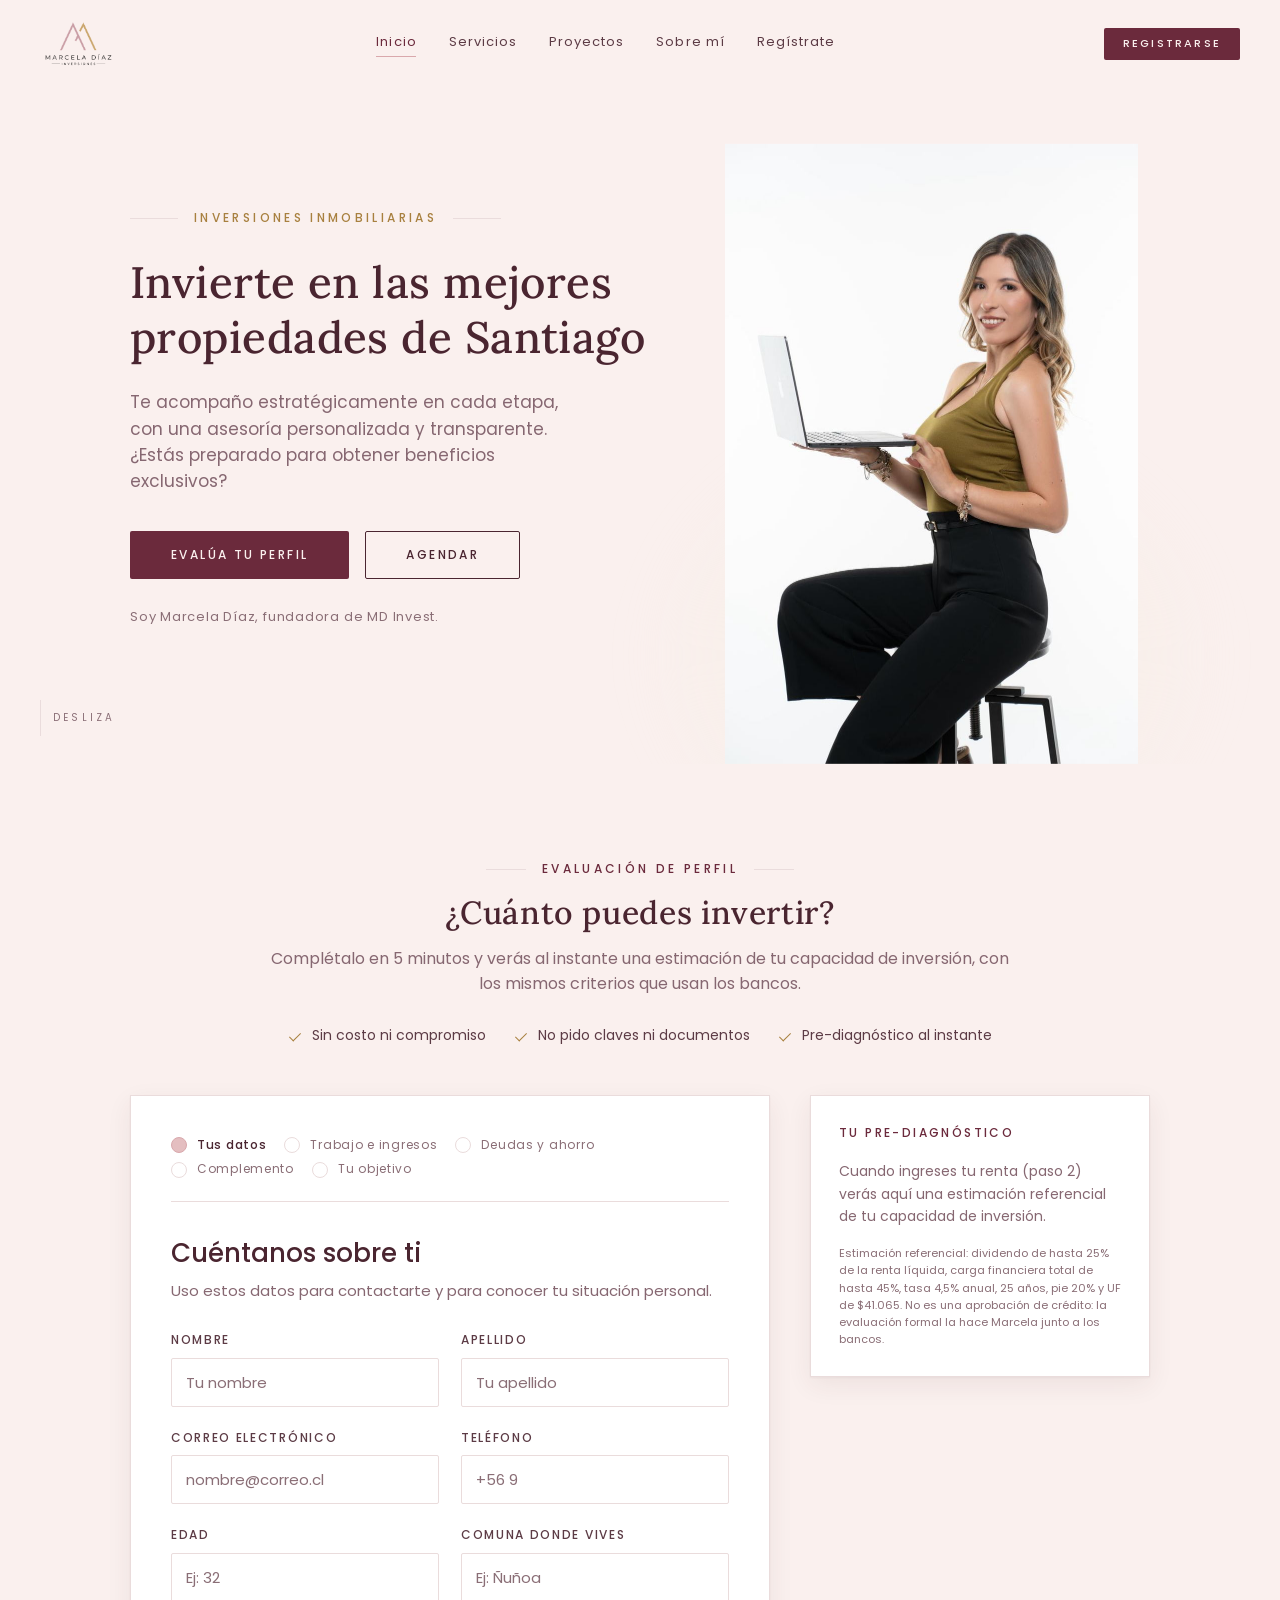
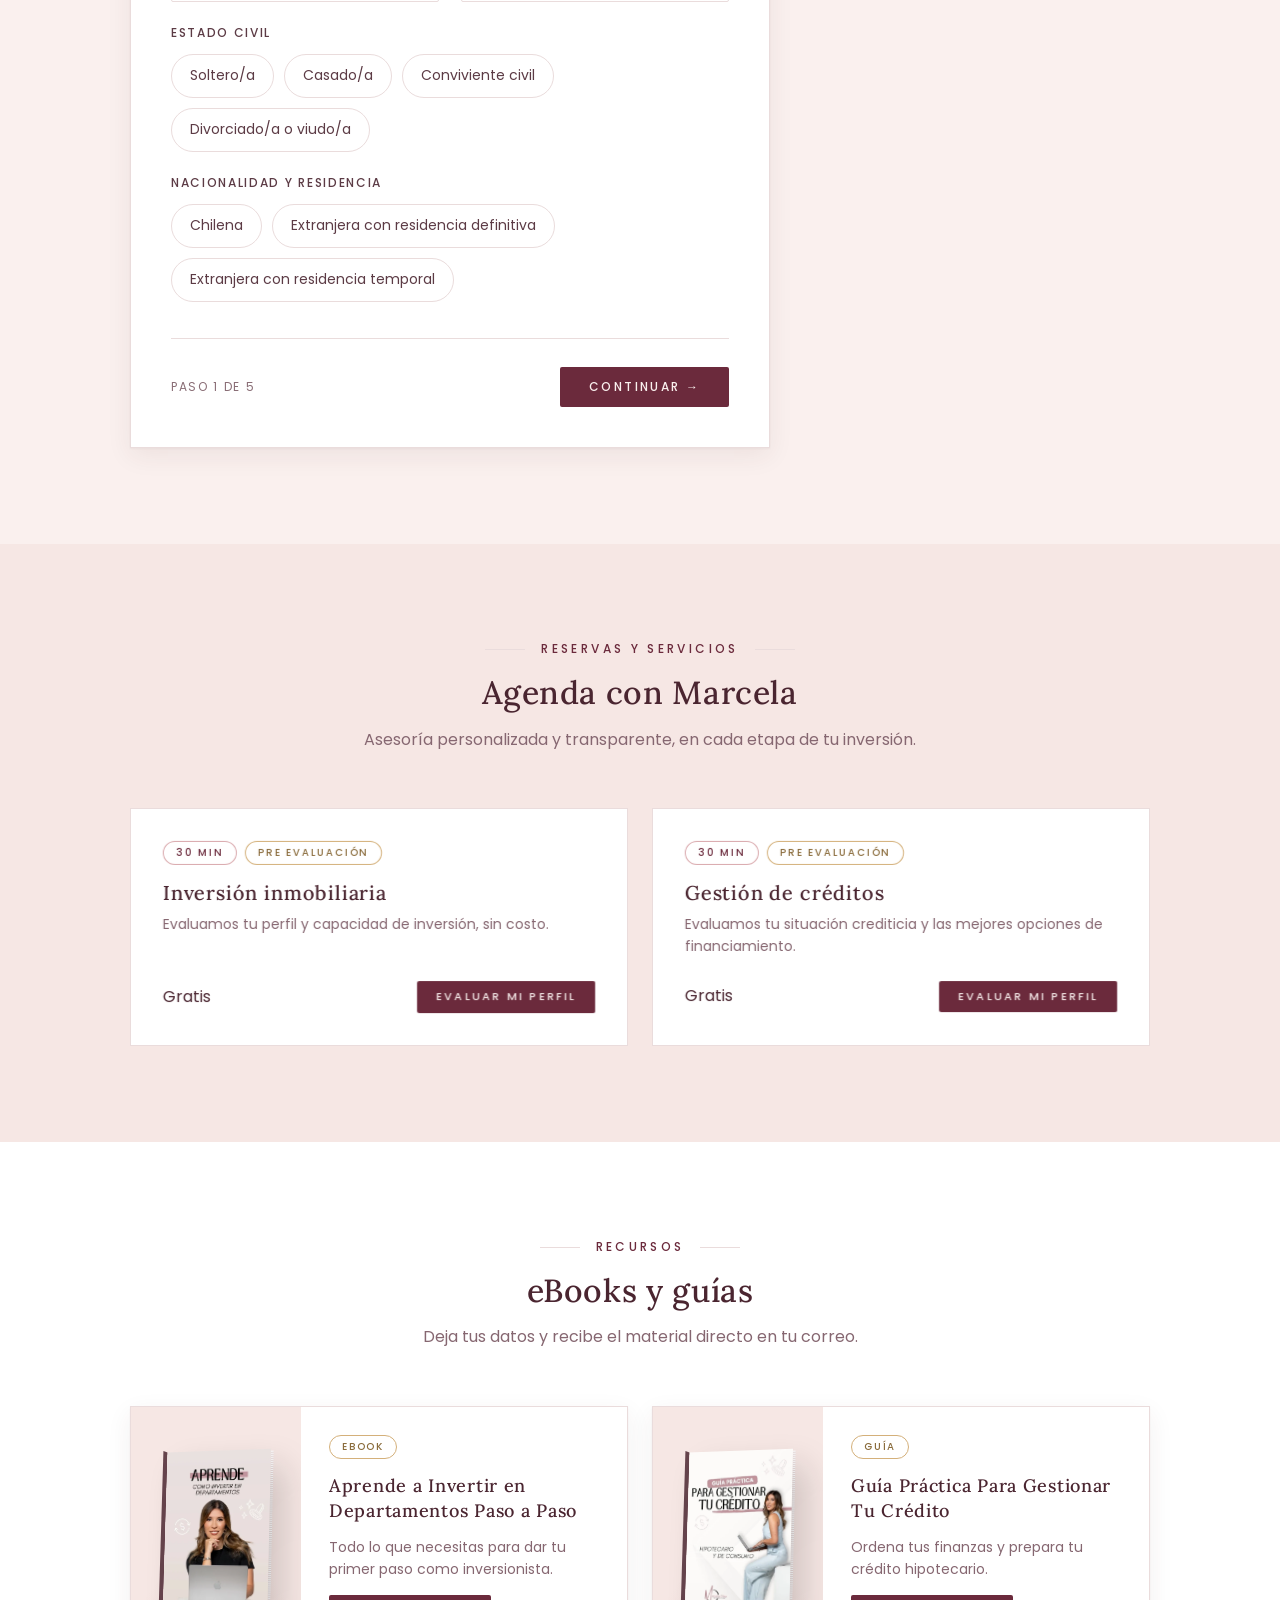
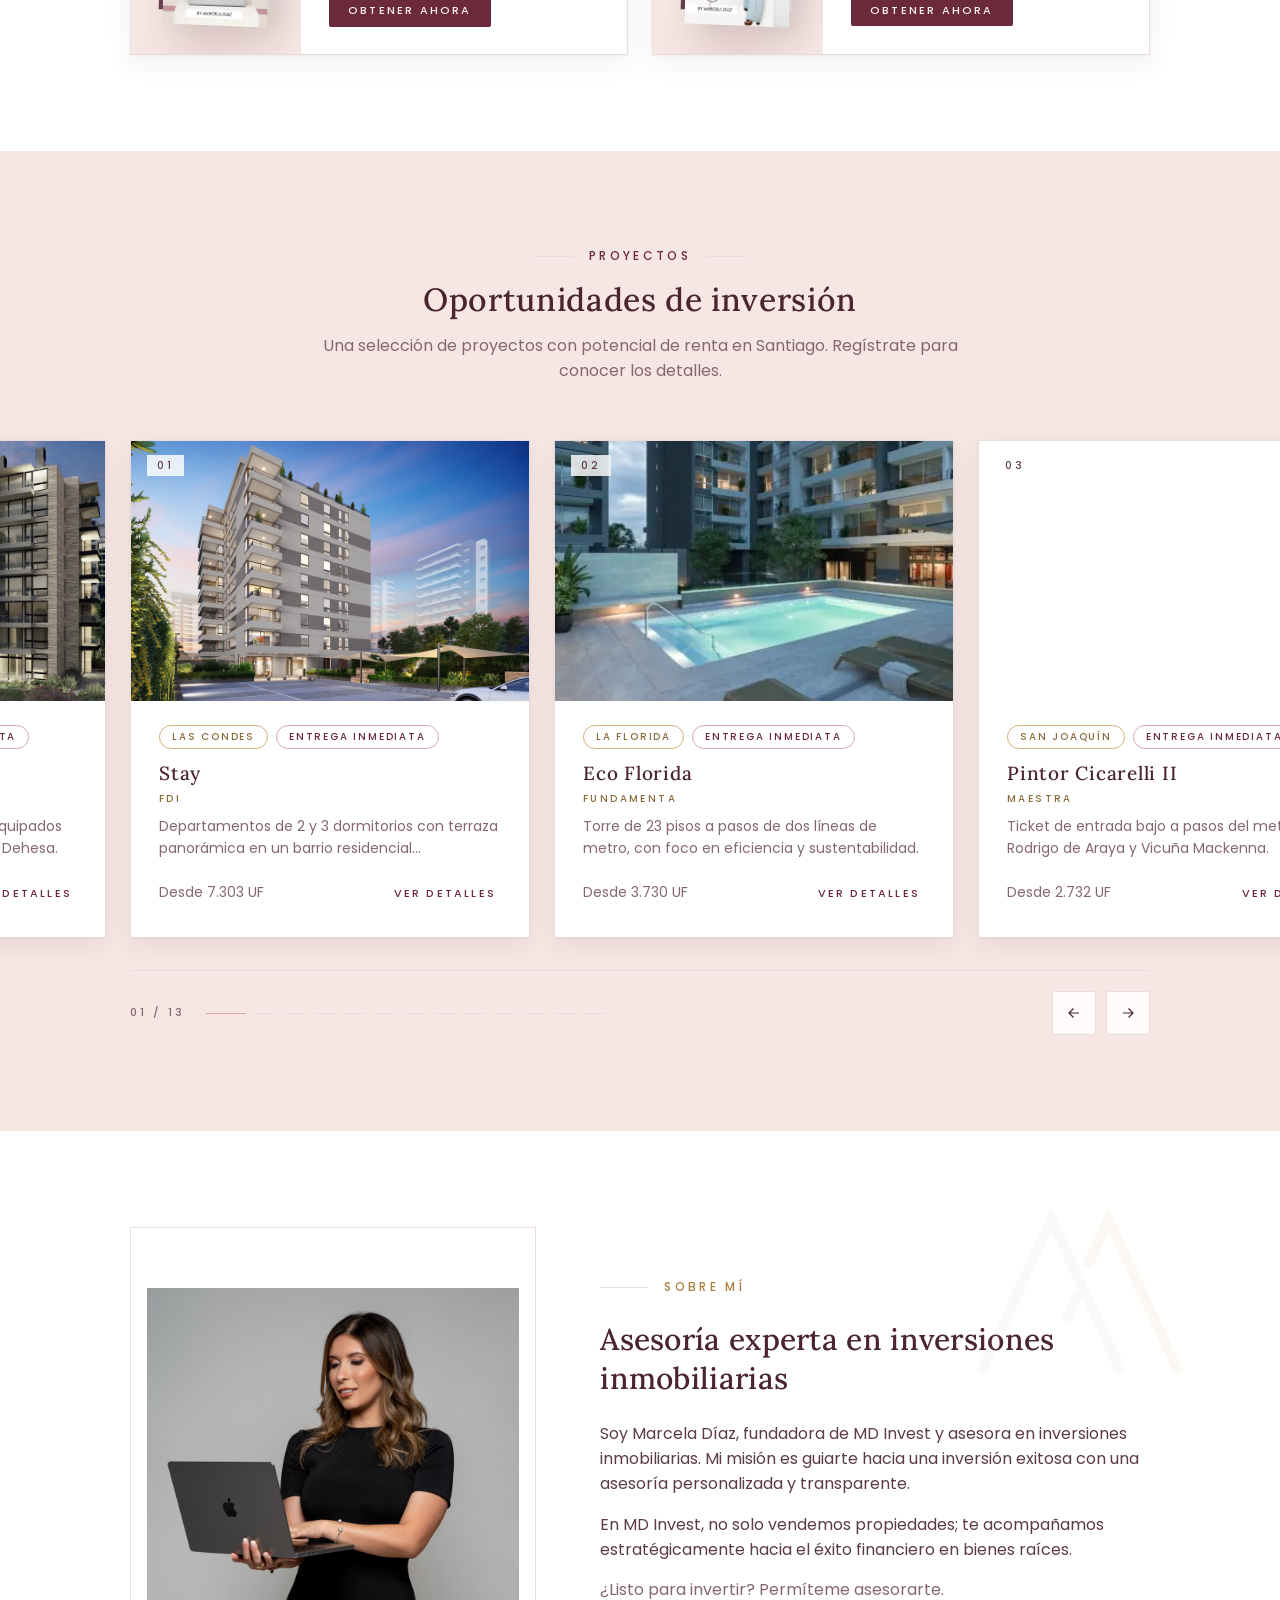
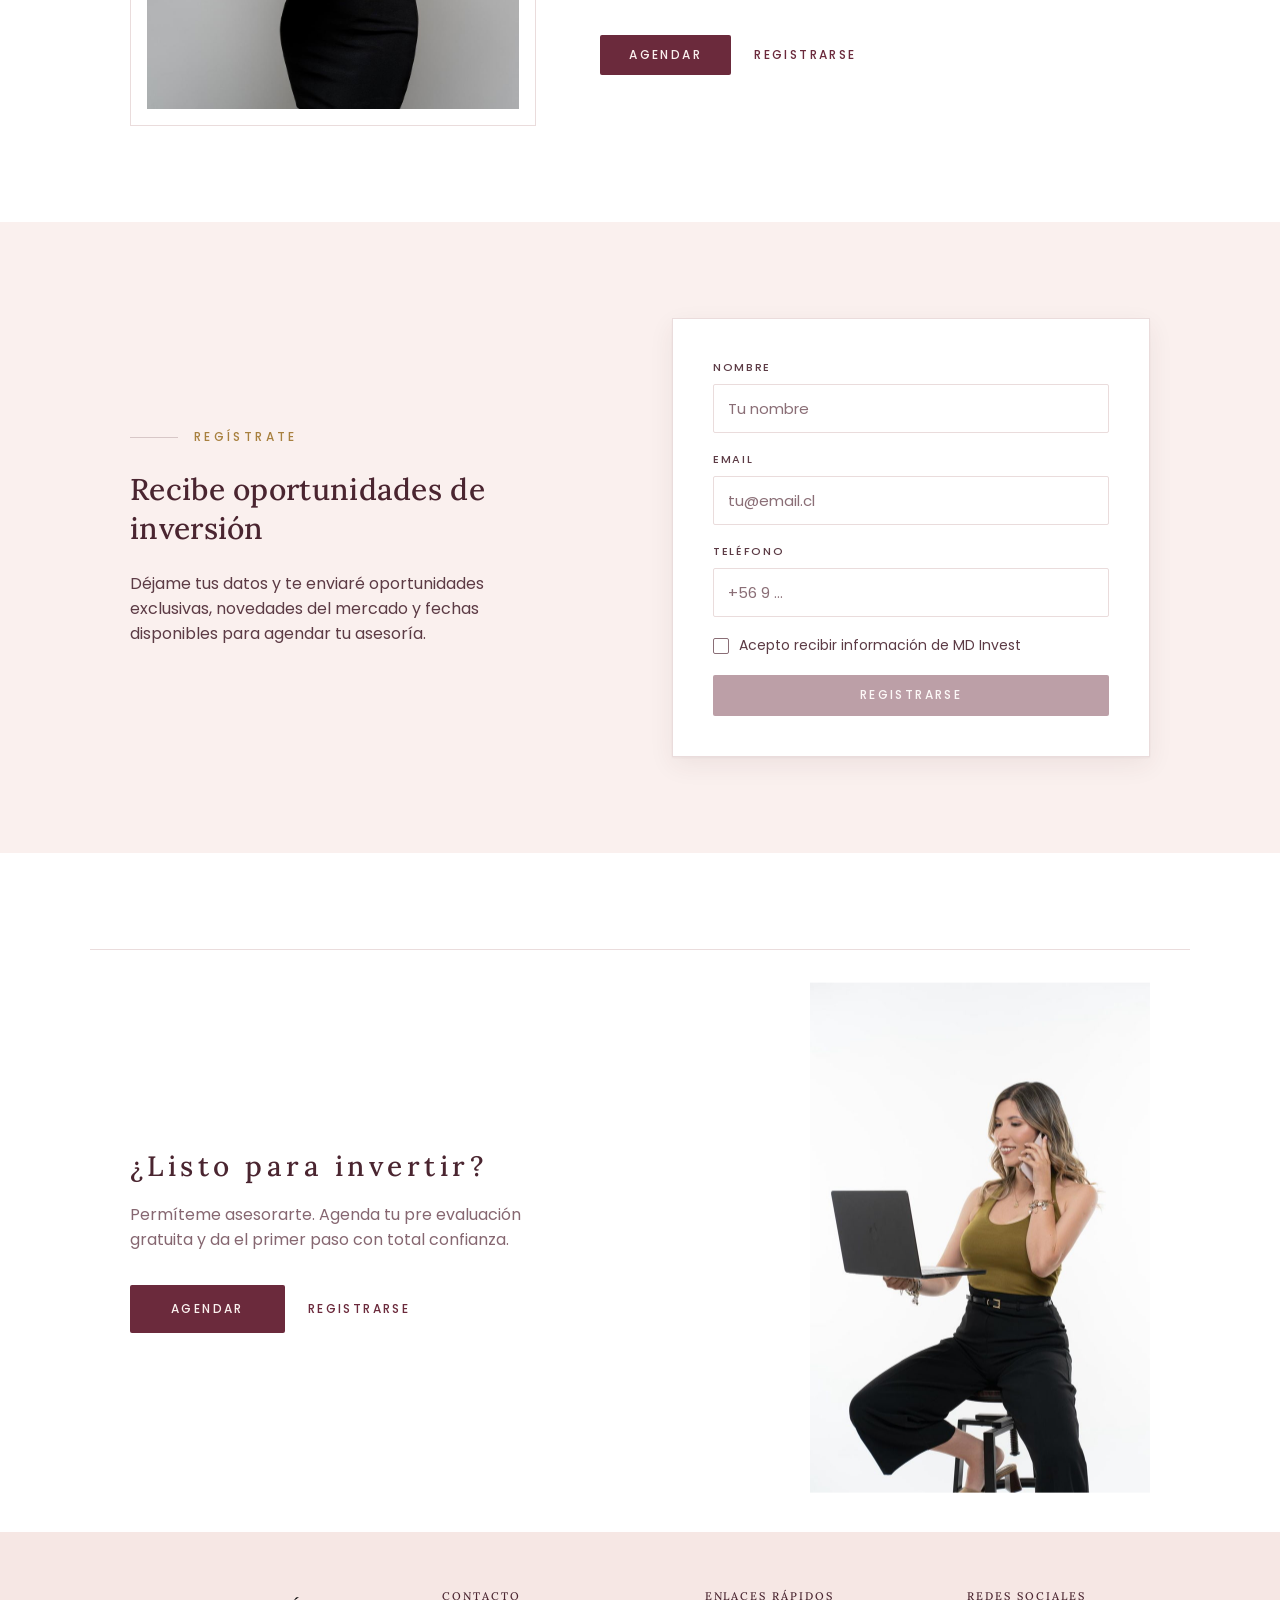
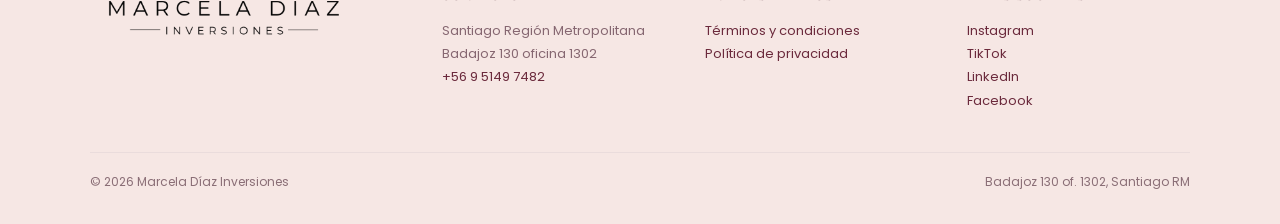
==== commit 7531a8f5: "Aplicar el manual de marca con esquemas claro y oscuro La paleta (Ciruela, Burdeo, Rosa palo, Rosa a" ====
--- a/index.html
+++ b/index.html
@@ -5,7 +5,8 @@
   <meta name="viewport" content="width=device-width,initial-scale=1">
   <title>Marcela Díaz Inversiones</title>
   <meta name="description" content="Asesoría en inversiones inmobiliarias en Santiago de Chile. Te acompaño estratégicamente en cada etapa, con una asesoría personalizada y transparente.">
-  <meta name="theme-color" content="#FFF5F2">
+  <meta name="theme-color" content="#FAF0EE" media="(prefers-color-scheme: light)">
+  <meta name="theme-color" content="#4A2530" media="(prefers-color-scheme: dark)">
   <link rel="icon" type="image/svg+xml" href="assets/favicon.svg">
   <link rel="canonical" href="/">
 
@@ -18,7 +19,7 @@
 
   <link rel="preconnect" href="https://fonts.googleapis.com">
   <link rel="preconnect" href="https://fonts.gstatic.com" crossorigin>
-  <link href="https://fonts.googleapis.com/css2?family=Montserrat:wght@300;400;500;600&display=swap" rel="stylesheet">
+  <link href="https://fonts.googleapis.com/css2?family=Lora:wght@400;500;600&family=Poppins:wght@300;400;500;600&display=swap" rel="stylesheet">
   <link rel="stylesheet" href="css/styles.css">
   <link rel="stylesheet" href="css/evaluacion.css">
   <script>document.documentElement.classList.add('js')</script>
--- a/css/styles.css
+++ b/css/styles.css
@@ -5,26 +5,70 @@
 
 /* ---------- Tokens (design system) ---------- */
 :root{
-  --rose-300:#DEC3C4; --rose-400:#C8A0A0; --rose-500:#B0827F; --rose-600:#96676B;
-  --gold-300:#DCC494; --gold-400:#C8A868; --gold-500:#AA8A4B; --gold-600:#8C6F38;
-  --blush-50:#FFF5F2; --blush-100:#FFEAE6; --cream-50:#FBF7F1; --cream-100:#F6EFE4;
-  --ink-900:#191817; --ink-700:#3B3835; --ink-500:#6E6862; --ink-300:#A9A29B; --ink-150:#DDD6CF;
-  --white:#FFFFFF;
-
-  --surface-page:var(--white); --surface-blush:var(--blush-100); --surface-cream:var(--cream-100);
-  --surface-card:var(--white);
-  --text-heading:var(--ink-900); --text-body:var(--ink-700); --text-muted:var(--ink-500);
-  --link:var(--rose-600); --link-hover:var(--rose-500);
-  --border-hairline:var(--ink-150); --focus-ring:var(--gold-400); --negative:#A9605C;
-
-  --font-sans:'Montserrat',-apple-system,BlinkMacSystemFont,'Segoe UI',sans-serif;
-  --display-weight:300; --display-tracking:0.18em; --label-tracking:0.32em;
+  /* ---------- Marca (manual) · no cambian con el esquema ---------- */
+  --ciruela:#4A2530; --burdeo:#6B2A3C; --rosa-palo:#E4BEC0;
+  --rosa-antiguo:#B5707F; --dorado:#D4B07A; --blush:#FAF0EE;
+
+  /* ---------- Semánticos · se redefinen en modo oscuro ----------
+     Las reglas del sitio solo usan estos nombres. Lo que cambia entre claro y
+     oscuro vive aquí y en el bloque @media del final de este archivo; ninguna
+     regla de componente necesita saber en qué esquema está. */
+  --surface-page:var(--blush);        /* fondo general */
+  --surface-raised:#FFFFFF;           /* tarjetas, paneles, campos */
+  --surface-sunken:#F6E7E4;           /* secciones alternas */
+  --surface-inverse:var(--ciruela);   /* franjas al revés del esquema */
+  --on-inverse:var(--blush);
+
+  --text-heading:var(--ciruela);
+  --text-body:#5C3B45;
+  --text-muted:#866771;
+  --text-faint:#8A6E76;
+
+  --border-hairline:#EADCDC;
+  --accent:var(--burdeo);             /* color de acción: botones */
+  --accent-hover:var(--ciruela);
+  --on-accent:var(--blush);           /* texto sobre el color de acción */
+  --accent-soft:var(--rosa-palo);     /* chips, marcas suaves */
+  --detail:var(--dorado);             /* filetes, marcos, detalle premium */
+  --detail-strong:#A8803F;            /* el dorado no contrasta sobre claro */
+
+  --link:var(--burdeo); --link-hover:var(--rosa-antiguo);
+  --focus-ring:var(--dorado); --negative:#8C3F3B;
+
+  /* Superficies translúcidas ("vidrio"): nav, menú, modal, botones flotantes */
+  --glass:rgba(255,255,255,.82);
+  --glass-nav:rgba(255,255,255,.74);
+  --glass-nav-solid:rgba(255,255,255,.96);
+  --glass-menu:rgba(255,234,230,.92);
+  --glass-border:rgba(255,255,255,.6);
+  --glow-soft:rgba(255,255,255,.75);
+  --hairline-soft:rgba(25,24,23,.08);
+  --veil:rgba(25,24,23,.5);
+
+  --shadow-card:0 1px 2px rgba(74,37,48,.05),0 8px 24px rgba(74,37,48,.07);
+  --shadow-lift:0 2px 4px rgba(74,37,48,.07),0 16px 40px rgba(74,37,48,.12);
+
+  /* ---------- Alias heredados ----------
+     El sitio se escribió con esta escala antes del manual de marca. Se mantienen
+     apuntando a los semánticos para no reescribir 700 reglas: así el modo oscuro
+     se obtiene redefiniendo un solo bloque. --ink-900 ya no significa "casi
+     negro" sino "el color de mayor contraste del esquema". */
+  --rose-300:var(--rosa-palo); --rose-400:#D9A8AC; --rose-500:var(--rosa-antiguo); --rose-600:var(--burdeo);
+  --gold-300:#E6CCA3; --gold-400:var(--dorado); --gold-500:var(--detail-strong); --gold-600:#8A6C3C;
+  --blush-50:#FFFBFA; --blush-100:var(--blush); --cream-50:#FDF8F5; --cream-100:var(--surface-sunken);
+  --ink-900:var(--text-heading); --ink-700:var(--text-body); --ink-500:var(--text-muted);
+  --ink-300:var(--text-faint); --ink-150:var(--border-hairline);
+  --white:var(--surface-raised);
+  --surface-blush:var(--blush-100); --surface-cream:var(--surface-sunken); --surface-card:var(--surface-raised);
+
+  /* ---------- Tipografía (manual: Lora títulos · Poppins textos) ---------- */
+  --font-sans:'Poppins',-apple-system,BlinkMacSystemFont,'Segoe UI',sans-serif;
+  --font-display:'Lora',Georgia,'Times New Roman',serif;
+  --display-weight:500; --display-tracking:.02em; --label-tracking:.28em;
 
   --container-max:1100px; --gutter:40px; --section-pad:96px;
 
   --radius-xs:2px; --radius-pill:999px;
-  --shadow-card:0 1px 2px rgba(25,24,23,.05),0 8px 24px rgba(25,24,23,.06);
-  --shadow-lift:0 2px 4px rgba(25,24,23,.06),0 16px 40px rgba(25,24,23,.10);
   --ease-brand:cubic-bezier(.25,.1,.25,1);
   --ease-out:cubic-bezier(.22,1,.36,1);        /* "Apple" ease para reveals */
   --dur-quick:150ms; --dur-gentle:300ms;
@@ -34,7 +78,7 @@
 
 /* ---------- Base ---------- */
 *,*::before,*::after{box-sizing:border-box}
-html{scroll-behavior:smooth;scroll-padding-top:var(--nav-h);-webkit-text-size-adjust:100%}
+html{color-scheme:light dark;scroll-behavior:smooth;scroll-padding-top:var(--nav-h);-webkit-text-size-adjust:100%}
 body{
   margin:0;font-family:var(--font-sans);font-size:16px;font-weight:400;line-height:1.55;
   color:var(--text-body);background:var(--surface-page);-webkit-font-smoothing:antialiased;
@@ -44,6 +88,7 @@
 img{max-width:100%;height:auto;display:block}
 a{color:var(--link);text-decoration:none;transition:color var(--dur-quick) var(--ease-brand)}
 a:hover{color:var(--link-hover)}
+h1,h2,h3,h4{font-family:var(--font-display)}
 h1,h2,h3{margin:0;color:var(--text-heading);font-weight:var(--display-weight);line-height:1.15}
 p{margin:0}
 button{font:inherit}
@@ -59,7 +104,7 @@
 .visually-hidden{position:absolute!important;width:1px;height:1px;overflow:hidden;clip:rect(0 0 0 0);white-space:nowrap}
 
 /* ---------- Tipografía display ---------- */
-.display{font-weight:300;text-transform:uppercase;letter-spacing:.14em;line-height:1.25}
+.display{font-family:var(--font-display);font-weight:500;letter-spacing:.01em;line-height:1.25}
 .display--xl{font-size:clamp(30px,4.2vw,44px)}
 .display--lg{font-size:clamp(24px,3vw,30px);line-height:1.3}
 .display--md{font-size:clamp(20px,2.4vw,28px);letter-spacing:.16em;line-height:1.35}
@@ -81,7 +126,7 @@
 .section-title{text-align:center;max-width:640px;margin:0 auto}
 .section-title .kicker{margin-bottom:16px;justify-content:center}
 .section-title .kicker__line{width:40px}
-.section-title h2{font-size:32px;font-weight:300;letter-spacing:var(--display-tracking);text-transform:uppercase}
+.section-title h2{font-size:32px;font-weight:500;letter-spacing:var(--display-tracking)}
 .section-title p{color:var(--text-muted);margin-top:16px}
 
 /* ---------- Botón (Button del DS + magnetismo y brillo) ---------- */
@@ -90,12 +135,12 @@
   position:relative;display:inline-block;overflow:hidden;isolation:isolate;
   font-family:var(--font-sans);font-size:12px;font-weight:500;letter-spacing:.2em;text-transform:uppercase;line-height:1.2;
   padding:12px 28px;border-radius:var(--radius-xs);border:1px solid transparent;
-  background:var(--ink-900);color:#fff;cursor:pointer;text-decoration:none;text-align:center;white-space:nowrap;
+  background:var(--accent);color:var(--on-accent);cursor:pointer;text-decoration:none;text-align:center;white-space:nowrap;
   transform:translate3d(var(--mx),var(--my),0);
   transition:background var(--dur-quick) var(--ease-brand),color var(--dur-quick) var(--ease-brand),
              border-color var(--dur-quick) var(--ease-brand),transform .6s var(--ease-out),opacity var(--dur-quick);
 }
-.btn:hover{background:var(--ink-700);color:#fff}
+.btn:hover{background:var(--accent-hover);color:var(--on-accent)}
 .btn::after{ /* brillo que recorre el botón */
   content:"";position:absolute;inset:-2px;pointer-events:none;
   background:linear-gradient(115deg,transparent 35%,rgba(255,255,255,.22) 50%,transparent 65%);
@@ -105,7 +150,7 @@
 .btn--sm{font-size:11px;padding:8px 18px}
 .btn--lg{padding:16px 40px}
 .btn--outline{background:transparent;border-color:var(--ink-900);color:var(--ink-900)}
-.btn--outline:hover{background:var(--ink-900);color:#fff}
+.btn--outline:hover{background:var(--text-heading);color:var(--surface-page)}
 .btn--outline::after{background:linear-gradient(115deg,transparent 35%,rgba(200,168,104,.28) 50%,transparent 65%)}
 .btn--ghost{background:transparent;color:var(--rose-600);padding-left:6px;padding-right:6px}
 .btn--ghost:hover{background:transparent;color:var(--rose-500)}
@@ -116,7 +161,7 @@
 .btn.is-loading{color:transparent}
 .btn.is-loading::before{
   content:"";position:absolute;left:50%;top:50%;width:16px;height:16px;margin:-8px 0 0 -8px;
-  border:1.5px solid rgba(255,255,255,.35);border-top-color:#fff;border-radius:50%;animation:spin .8s linear infinite;
+  border:1.5px solid rgba(255,255,255,.35);border-top-color:var(--on-accent);border-radius:50%;animation:spin .8s linear infinite;
 }
 @keyframes spin{to{transform:rotate(360deg)}}
 
@@ -165,12 +210,12 @@
              -webkit-backdrop-filter .5s,backdrop-filter .5s;
 }
 .nav.is-scrolled{
-  background:rgba(255,255,255,.74);
+  background:var(--glass-nav);
   -webkit-backdrop-filter:saturate(180%) blur(22px);backdrop-filter:saturate(180%) blur(22px);
   border-bottom-color:var(--border-hairline);
-  box-shadow:0 1px 0 rgba(255,255,255,.6) inset;
-}
-@supports not (backdrop-filter:blur(1px)){.nav.is-scrolled{background:rgba(255,255,255,.96)}}
+  box-shadow:0 1px 0 var(--glass-border) inset;
+}
+@supports not (backdrop-filter:blur(1px)){.nav.is-scrolled{background:var(--glass-nav-solid)}}
 .nav__inner{
   display:flex;align-items:center;justify-content:space-between;gap:24px;
   padding:18px var(--gutter);transition:padding .5s var(--ease-out);
@@ -206,20 +251,20 @@
 /* Menú móvil a pantalla completa */
 .menu{
   position:fixed;inset:0;z-index:55;display:flex;flex-direction:column;justify-content:center;
-  padding:120px var(--gutter) 48px;background:rgba(255,234,230,.92);
+  padding:120px var(--gutter) 48px;background:var(--glass-menu);
   -webkit-backdrop-filter:blur(24px);backdrop-filter:blur(24px);
   opacity:0;visibility:hidden;transition:opacity .5s var(--ease-out),visibility .5s;
 }
 .menu.is-open{opacity:1;visibility:visible}
 .menu a{
-  display:block;padding:14px 0;border-bottom:1px solid rgba(25,24,23,.08);
+  display:block;padding:14px 0;border-bottom:1px solid var(--hairline-soft);
   font-size:clamp(22px,6vw,30px);font-weight:300;letter-spacing:.14em;text-transform:uppercase;color:var(--ink-900);
   opacity:0;transform:translateY(24px);transition:opacity .6s var(--ease-out),transform .6s var(--ease-out);
   transition-delay:calc(var(--i,0)*60ms);
 }
 .menu.is-open a{opacity:1;transform:none}
-.menu a.btn{margin-top:32px;align-self:flex-start;padding:14px 32px;font-size:12px;letter-spacing:.2em;font-weight:500;color:#fff;border-bottom:0}
-.menu a.btn:hover{color:#fff}
+.menu a.btn{margin-top:32px;align-self:flex-start;padding:14px 32px;font-size:12px;letter-spacing:.2em;font-weight:500;color:var(--on-accent);border-bottom:0}
+.menu a.btn:hover{color:var(--on-accent)}
 .menu__contact{margin-top:auto;font-size:12px;letter-spacing:.08em;color:var(--ink-500)}
 
 /* ---------- Sistema de reveals al hacer scroll ----------
@@ -267,7 +312,7 @@
 .in .w>span{transform:none}
 
 /* ---------- Hero ---------- */
-.hero{position:relative;background:#fff;overflow:hidden}
+.hero{position:relative;background:var(--surface-page);overflow:hidden}
 .hero__grid{
   display:grid;grid-template-columns:1.1fr .9fr;gap:48px;align-items:end;
   padding-top:calc(var(--nav-h) + 56px);
@@ -304,7 +349,7 @@
 .strip::before{
   content:"";position:absolute;width:60vw;height:60vw;max-width:720px;max-height:720px;left:50%;top:50%;
   transform:translate(-50%,-50%);border-radius:50%;pointer-events:none;
-  background:radial-gradient(closest-side,rgba(255,255,255,.75),transparent);
+  background:radial-gradient(closest-side,var(--glow-soft),transparent);
   animation:drift 14s ease-in-out infinite alternate;
 }
 @keyframes drift{from{transform:translate(-60%,-55%) scale(1)}to{transform:translate(-40%,-45%) scale(1.15)}}
@@ -346,7 +391,7 @@
 
 /* ---------- eBooks ---------- */
 .ebook{
-  display:grid;grid-template-columns:170px 1fr;background:#fff;border:1px solid var(--border-hairline);
+  display:grid;grid-template-columns:170px 1fr;background:var(--surface-raised);border:1px solid var(--border-hairline);
   box-shadow:var(--shadow-card);transition:box-shadow .6s var(--ease-out),transform .6s var(--ease-out);
 }
 .ebook:hover{box-shadow:var(--shadow-lift);transform:translateY(-4px)}
@@ -358,13 +403,13 @@
 }
 .ebook:hover .book{transform:rotateY(-8deg) rotateX(0deg) translateY(-4px)}
 .book__cover{
-  position:absolute;inset:0;background:#fff;display:flex;flex-direction:column;justify-content:space-between;
+  position:absolute;inset:0;background:var(--surface-raised);display:flex;flex-direction:column;justify-content:space-between;
   padding:12px 12px 10px;border-radius:1px 3px 3px 1px;
   box-shadow:14px 18px 34px rgba(25,24,23,.18),0 0 0 1px rgba(25,24,23,.06) inset;
 }
-.book__cover::before{content:"";position:absolute;left:8px;top:0;bottom:0;width:1px;background:rgba(25,24,23,.08)}
+.book__cover::before{content:"";position:absolute;left:8px;top:0;bottom:0;width:1px;background:var(--hairline-soft)}
 .book__spine{position:absolute;left:0;top:0;bottom:0;width:10px;transform-origin:left;transform:rotateY(90deg) translateX(-10px);background:var(--ink-900);opacity:.85}
-.book__pages{position:absolute;right:-3px;top:2px;bottom:2px;width:3px;background:repeating-linear-gradient(to bottom,#fff 0 1px,#e9e2d8 1px 2px)}
+.book__pages{position:absolute;right:-3px;top:2px;bottom:2px;width:3px;background:repeating-linear-gradient(to bottom,var(--surface-raised) 0 1px,var(--border-hairline) 1px 2px)}
 .book__band{height:44%;margin:-12px -12px 0;background:var(--rose-400);position:relative}
 .book--gold .book__band{background:var(--gold-400)}
 .book__band svg{position:absolute;right:10px;bottom:8px;width:22px;height:auto}
@@ -377,7 +422,7 @@
 
 /* ---------- Proyectos ---------- */
 .project{
-  background:#fff;border:1px solid var(--border-hairline);box-shadow:var(--shadow-card);
+  background:var(--surface-raised);border:1px solid var(--border-hairline);box-shadow:var(--shadow-card);
   transition:box-shadow .6s var(--ease-out),transform .6s var(--ease-out);
 }
 .project:hover{box-shadow:var(--shadow-lift);transform:translateY(-4px)}
@@ -410,7 +455,7 @@
 
 /* ---------- Sobre mí ---------- */
 .about{display:grid;grid-template-columns:.85fr 1.15fr;gap:64px;align-items:center}
-.frame{position:relative;border:1px solid var(--border-hairline);padding:16px;background:#fff}
+.frame{position:relative;border:1px solid var(--border-hairline);padding:16px;background:var(--surface-raised)}
 .frame::before{ /* marco fantasma que se desplaza — profundidad */
   content:"";position:absolute;inset:14px -14px -14px 14px;border:1px solid var(--gold-300);z-index:-1;
   transform:translate3d(calc(var(--py,0px) * -.35),calc(var(--py,0px) * .35),0);
@@ -430,13 +475,13 @@
 .register__copy .kicker{margin-bottom:24px}
 .register__copy .kicker .kicker__line:last-child{display:none}
 .register__copy p{margin-top:24px;color:var(--ink-700);max-width:420px}
-.panel{position:relative;background:#fff;border:1px solid var(--border-hairline);padding:40px;box-shadow:var(--shadow-card)}
+.panel{position:relative;background:var(--surface-raised);border:1px solid var(--border-hairline);padding:40px;box-shadow:var(--shadow-card)}
 .form{display:flex;flex-direction:column;gap:18px}
 .field{display:block}
 .field__label{display:block;font-size:11px;font-weight:500;letter-spacing:.15em;text-transform:uppercase;color:var(--ink-700);margin-bottom:8px}
 .field__control{position:relative}
 .field input{
-  width:100%;font-family:var(--font-sans);font-size:15px;color:var(--ink-900);padding:12px 14px;background:#fff;
+  width:100%;font-family:var(--font-sans);font-size:15px;color:var(--ink-900);padding:12px 14px;background:var(--surface-raised);
   border:1px solid var(--border-hairline);border-radius:var(--radius-xs);outline:none;
   transition:border-color var(--dur-quick) var(--ease-brand);
 }
@@ -452,11 +497,11 @@
 .check{display:inline-flex;align-items:center;gap:10px;cursor:pointer;font-size:14px;color:var(--ink-700);user-select:none}
 .check input{position:absolute;opacity:0;width:0;height:0}
 .check__box{
-  width:16px;height:16px;flex:none;border:1px solid var(--ink-300);background:#fff;border-radius:var(--radius-xs);
+  width:16px;height:16px;flex:none;border:1px solid var(--text-faint);background:var(--surface-raised);border-radius:var(--radius-xs);
   display:grid;place-items:center;transition:background var(--dur-quick) var(--ease-brand),border-color var(--dur-quick) var(--ease-brand);
 }
 .check__box svg{width:10px;height:8px;overflow:visible}
-.check__box path{stroke:#fff;stroke-width:1.5;fill:none;stroke-dasharray:1;stroke-dashoffset:1;transition:stroke-dashoffset .4s var(--ease-out)}
+.check__box path{stroke:var(--on-accent);stroke-width:1.5;fill:none;stroke-dasharray:1;stroke-dashoffset:1;transition:stroke-dashoffset .4s var(--ease-out)}
 .check input:checked~.check__box{background:var(--rose-400);border-color:var(--rose-500)}
 .check input:checked~.check__box path{stroke-dashoffset:0}
 .check input:focus-visible~.check__box{outline:2px solid var(--focus-ring);outline-offset:2px}
@@ -499,12 +544,12 @@
 }
 .to-top{
   position:fixed;right:24px;bottom:24px;z-index:50;width:44px;height:44px;display:grid;place-items:center;
-  background:rgba(255,255,255,.8);-webkit-backdrop-filter:blur(12px);backdrop-filter:blur(12px);
+  background:var(--glass);-webkit-backdrop-filter:blur(12px);backdrop-filter:blur(12px);
   border:1px solid var(--border-hairline);border-radius:var(--radius-xs);color:var(--ink-900);cursor:pointer;
   opacity:0;transform:translateY(12px);transition:opacity .5s var(--ease-out),transform .5s var(--ease-out),background .3s;
 }
 .to-top.is-visible{opacity:1;transform:none}
-.to-top:hover{background:#fff}
+.to-top:hover{background:var(--surface-raised)}
 .to-top svg{width:16px;height:16px}
 
 /* ---------- Carrusel de proyectos ----------
@@ -553,12 +598,12 @@
 .carousel__nav{display:flex;gap:10px}
 .carousel__btn{
   width:44px;height:44px;display:grid;place-items:center;padding:0;
-  background:rgba(255,255,255,.8);border:1px solid var(--border-hairline);border-radius:var(--radius-xs);
+  background:var(--glass);border:1px solid var(--border-hairline);border-radius:var(--radius-xs);
   color:var(--ink-900);cursor:pointer;
   transition:background .3s,border-color .3s,color .3s,opacity .3s,transform .5s var(--ease-out);
 }
 .carousel__btn svg{width:16px;height:16px}
-.carousel__btn:hover{background:#fff;border-color:var(--rose-400);color:var(--rose-600)}
+.carousel__btn:hover{background:var(--surface-raised);border-color:var(--rose-400);color:var(--rose-600)}
 .carousel__btn:active{transform:scale(.94)}
 .carousel__btn[disabled]{opacity:.3;cursor:default;pointer-events:none}
 .carousel__noscript{margin-top:24px;font-size:14px;color:var(--ink-500);text-align:center}
@@ -571,7 +616,7 @@
 .project__index{
   position:absolute;left:16px;top:14px;z-index:1;
   font-size:10px;font-weight:500;letter-spacing:.28em;color:var(--ink-700);line-height:1;
-  padding:6px 10px 5px;background:rgba(255,255,255,.82);-webkit-backdrop-filter:blur(8px);backdrop-filter:blur(8px);
+  padding:6px 10px 5px;background:var(--glass);-webkit-backdrop-filter:blur(8px);backdrop-filter:blur(8px);
   transition:none!important;
 }
 .project__body{display:flex;flex-direction:column;flex:1}
@@ -592,14 +637,14 @@
   --modal-h:min(92vh,860px);
   position:fixed;inset:0;margin:auto;padding:0;
   width:min(1040px,calc(100% - 32px));max-width:none;height:fit-content;max-height:var(--modal-h);
-  border:1px solid var(--border-hairline);background:#fff;color:var(--text-body);
+  border:1px solid var(--border-hairline);background:var(--surface-raised);color:var(--text-body);
   box-shadow:var(--shadow-lift);overflow:visible;
   opacity:0;translate:0 24px;scale:.985;
   transition:opacity .45s var(--ease-out),translate .6s var(--ease-out),scale .6s var(--ease-out);
 }
 .modal.is-open{opacity:1;translate:none;scale:none}
 .modal::backdrop{
-  background:rgba(25,24,23,.5);
+  background:var(--veil);
   -webkit-backdrop-filter:blur(8px);backdrop-filter:blur(8px);
   opacity:0;transition:opacity .45s var(--ease-out);
 }
@@ -613,12 +658,12 @@
 }
 .modal__close{
   position:absolute;right:16px;top:16px;z-index:3;width:44px;height:44px;display:grid;place-items:center;padding:0;
-  background:rgba(255,255,255,.85);-webkit-backdrop-filter:blur(10px);backdrop-filter:blur(10px);
+  background:var(--glass);-webkit-backdrop-filter:blur(10px);backdrop-filter:blur(10px);
   border:1px solid var(--border-hairline);border-radius:var(--radius-xs);color:var(--ink-900);cursor:pointer;
   transition:background .3s,border-color .3s,color .3s,transform .5s var(--ease-out);
 }
 .modal__close svg{width:16px;height:16px}
-.modal__close:hover{background:#fff;border-color:var(--rose-400);color:var(--rose-600);transform:rotate(90deg)}
+.modal__close:hover{background:var(--surface-raised);border-color:var(--rose-400);color:var(--rose-600);transform:rotate(90deg)}
 
 .modal__body{
   padding:48px 44px 40px;overflow-y:auto;min-height:min(560px,calc(var(--modal-h) - 2px));
@@ -650,12 +695,12 @@
 .gallery__item.ph{position:relative;display:grid}
 .gallery__btn{
   position:absolute;top:50%;translate:0 -50%;z-index:2;width:44px;height:44px;display:grid;place-items:center;padding:0;
-  background:rgba(255,255,255,.82);-webkit-backdrop-filter:blur(10px);backdrop-filter:blur(10px);
-  border:1px solid rgba(255,255,255,.6);border-radius:var(--radius-xs);color:var(--ink-900);cursor:pointer;
+  background:var(--glass);-webkit-backdrop-filter:blur(10px);backdrop-filter:blur(10px);
+  border:1px solid var(--glass-border);border-radius:var(--radius-xs);color:var(--ink-900);cursor:pointer;
   transition:background .3s,color .3s,opacity .3s;
 }
 .gallery__btn svg{width:16px;height:16px}
-.gallery__btn:hover{background:#fff;color:var(--rose-600)}
+.gallery__btn:hover{background:var(--surface-raised);color:var(--rose-600)}
 .gallery__btn--prev{left:16px}
 .gallery__btn--next{right:16px}
 .gallery__btn[disabled]{opacity:.3;pointer-events:none}
@@ -664,14 +709,14 @@
   padding:14px 16px;pointer-events:none;
   background:linear-gradient(to top,rgba(25,24,23,.45),transparent);
 }
-.gallery__count{font-size:11px;font-weight:500;letter-spacing:.28em;color:#fff;font-variant-numeric:tabular-nums}
+.gallery__count{font-size:11px;font-weight:500;letter-spacing:.28em;color:#FFFFFF;font-variant-numeric:tabular-nums}
 .gallery__thumbs{display:flex;gap:6px;pointer-events:auto}
 .gallery__thumbs button{
-  width:48px;height:36px;padding:0;border:1px solid rgba(255,255,255,.5);background:var(--cream-100);cursor:pointer;overflow:hidden;
+  width:48px;height:36px;padding:0;border:1px solid var(--glass-border);background:var(--cream-100);cursor:pointer;overflow:hidden;
   opacity:.65;transition:opacity .3s,border-color .3s;
 }
 .gallery__thumbs button img{width:100%;height:100%;object-fit:cover}
-.gallery__thumbs button:hover,.gallery__thumbs button.is-active{opacity:1;border-color:#fff}
+.gallery__thumbs button:hover,.gallery__thumbs button.is-active{opacity:1;border-color:#FFFFFF}
 .gallery.is-single .gallery__btn,.gallery.is-single .gallery__foot{display:none}
 
 @media (max-width:760px){
@@ -743,3 +788,71 @@
   .tilt{transform:none!important}
   .btn{transform:none!important}
 }
+
+/* ==========================================================================
+   Modo oscuro — sigue la preferencia del dispositivo
+   ==========================================================================
+   Solo se redefinen tokens: ninguna regla de componente se duplica. El mapeo no
+   va por el nombre del alias sino por su uso real — rose-600 y gold-600 solo
+   aparecen como texto, así que aquí se aclaran; rose-300 y gold-400 son fondos
+   y se oscurecen. --ciruela, --blush y el resto de la marca no cambian nunca.
+   ========================================================================== */
+@media (prefers-color-scheme: dark){
+  :root{
+    --surface-page:var(--ciruela);
+    --surface-raised:#5B3240;        /* por encima del fondo, para que las tarjetas levanten */
+    --surface-sunken:#3B1D27;
+    --surface-inverse:var(--blush);  /* se invierte: la franja clara sobre página oscura */
+    --on-inverse:var(--ciruela);
+
+    --text-heading:var(--blush);
+    --text-body:#E6D2D4;
+    --text-muted:#C3A6AC;
+    --text-faint:#BFA3AA;
+
+    --border-hairline:#6E4654;
+    --accent:var(--dorado);          /* sobre ciruela el dorado manda mejor que el burdeo */
+    --accent-hover:var(--rosa-palo);
+    --on-accent:var(--ciruela);
+    --accent-soft:var(--burdeo);
+    --detail:var(--dorado);
+    --detail-strong:var(--dorado);   /* sobre oscuro ya contrasta, no hace falta apagarlo */
+
+    --link:var(--rosa-palo); --link-hover:var(--dorado);
+    --focus-ring:var(--dorado); --negative:#E8A49F;
+
+    /* La sombra apenas se ve sobre oscuro: el relieve lo da el borde */
+    --shadow-card:0 1px 2px rgba(0,0,0,.28),0 8px 24px rgba(0,0,0,.22);
+    --shadow-lift:0 2px 4px rgba(0,0,0,.3),0 16px 40px rgba(0,0,0,.3);
+
+    /* Alias heredados, remapeados por uso */
+    --rose-300:var(--burdeo);        /* fondo de ::selection y marcas suaves */
+    --rose-400:#C98F98;              /* mixto: fondo, texto y borde */
+    --rose-500:#DCB2B6;              /* texto */
+    --rose-600:var(--rosa-palo);     /* texto y enlaces */
+    --gold-300:#8A6C3C; --gold-400:var(--dorado);
+    --gold-500:var(--dorado); --gold-600:#EBD4AC;   /* ambos solo texto */
+    --blush-50:#40212C; --blush-100:#452430;
+    --cream-50:#43222D;
+
+    --glass:rgba(91,50,64,.86);
+    --glass-nav:rgba(74,37,48,.82);
+    --glass-nav-solid:rgba(74,37,48,.97);
+    --glass-menu:rgba(58,28,38,.96);
+    --glass-border:rgba(250,240,238,.18);
+    --glow-soft:rgba(228,190,192,.1);
+    --hairline-soft:rgba(250,240,238,.12);
+    --veil:rgba(20,8,12,.72);
+  }
+
+  /* El brillo radial del héroe es crema: sobre oscuro se vuelve una mancha */
+  .hero__glow{opacity:.18;filter:saturate(.6)}
+
+  /* El logo lleva el texto en oscuro; en modo oscuro va la versión del manual
+     con el texto en blush y el isotipo intacto en rosa y dorado. */
+  .nav__logo img,.footer__logo{content:url(../assets/logo-lockup-dark.png)}
+  .footer__logo{content:url(../assets/logo-wordmark-dark.png)}
+
+  /* Las fotos de producto se ven duras a plena luminancia sobre fondo oscuro */
+  .hero__img,.frame__clip img,.final__img{filter:brightness(.92) contrast(1.02)}
+}
--- a/css/evaluacion.css
+++ b/css/evaluacion.css
@@ -1,3 +1,18 @@
+:root{
+  /* Semáforo del pre-diagnóstico. Vive aquí y no en el JS para que siga al
+     esquema de color; el medidor recibe una clase, no un color en línea. */
+  --estado-ok-bg:#E4F0E9;  --estado-ok-fg:#2F6B4F;
+  --estado-warn-bg:#F6EBD9; --estado-warn-fg:#8A6C3C;
+  --estado-risk-bg:#F7E2E1; --estado-risk-fg:#8C3F3B;
+}
+@media (prefers-color-scheme: dark){
+  :root{
+    --estado-ok-bg:#2A4335;  --estado-ok-fg:#8FCBA9;
+    --estado-warn-bg:#4A3826; --estado-warn-fg:#E2C390;
+    --estado-risk-bg:#53272C; --estado-risk-fg:#E8A49F;
+  }
+}
+
 /* ==========================================================================
    Marcela Díaz Inversiones — evaluador de perfil
    Extiende los tokens y componentes de styles.css (.btn, .panel, .badge,
@@ -40,7 +55,7 @@
 }
 .progress-steps li::before{
   content:"";position:absolute;left:0;top:50%;transform:translateY(-50%);
-  width:16px;height:16px;border-radius:50%;border:1px solid var(--border-hairline);background:#fff;
+  width:16px;height:16px;border-radius:50%;border:1px solid var(--border-hairline);background:var(--surface-raised);
   transition:background var(--dur-gentle) var(--ease-brand),border-color var(--dur-gentle) var(--ease-brand);
 }
 .progress-steps .is-current{color:var(--ink-900);font-weight:500}
@@ -49,7 +64,7 @@
 .progress-steps .is-done::before{border-color:var(--gold-400);background:var(--gold-400)}
 .progress-steps .is-done::after{ /* check del paso ya completado */
   content:"";position:absolute;left:5px;top:calc(50% - 4px);width:4px;height:7px;
-  border:solid #fff;border-width:0 1.5px 1.5px 0;transform:rotate(45deg);
+  border:solid var(--on-accent);border-width:0 1.5px 1.5px 0;transform:rotate(45deg);
 }
 
 /* ---------- Pasos ---------- */
@@ -72,7 +87,7 @@
 .eval .field__opt{text-transform:none;letter-spacing:0;color:var(--ink-300);font-weight:400}
 .eval .field input,.eval .field select,.eval .field textarea{
   width:100%;font-family:var(--font-sans);font-size:15px;font-weight:400;letter-spacing:0;text-transform:none;
-  color:var(--ink-900);padding:12px 14px;background:#fff;
+  color:var(--ink-900);padding:12px 14px;background:var(--surface-raised);
   border:1px solid var(--border-hairline);border-radius:var(--radius-xs);outline:none;
   transition:border-color var(--dur-quick) var(--ease-brand);
 }
@@ -90,7 +105,7 @@
 .choice{position:relative;cursor:pointer}
 .choice input{position:absolute;opacity:0;width:0;height:0}
 .choice span{
-  display:block;padding:10px 18px;font-size:14px;color:var(--ink-700);background:#fff;
+  display:block;padding:10px 18px;font-size:14px;color:var(--text-body);background:var(--surface-raised);
   border:1px solid var(--border-hairline);border-radius:var(--radius-pill);
   transition:border-color var(--dur-quick) var(--ease-brand),background var(--dur-quick) var(--ease-brand),
              color var(--dur-quick) var(--ease-brand);
@@ -164,7 +179,7 @@
 /* ---------- Panel de pre-diagnóstico ---------- */
 .diag{
   position:sticky;top:calc(var(--nav-h) + 24px);
-  background:#fff;border:1px solid var(--border-hairline);padding:28px;box-shadow:var(--shadow-card);
+  background:var(--surface-raised);border:1px solid var(--border-hairline);padding:28px;box-shadow:var(--shadow-card);
 }
 .diag__kicker{justify-content:flex-start;margin-bottom:18px;letter-spacing:.2em}
 .diag__kicker .kicker__line{display:none} /* en 340px la línea obliga al texto a partirse */
@@ -174,9 +189,9 @@
   justify-self:start;padding:6px 14px;border-radius:var(--radius-pill);
   font-size:11px;font-weight:500;letter-spacing:.14em;text-transform:uppercase;
 }
-.diag__status--ok{background:#E7F2EC;color:#2F6B4F}
-.diag__status--warn{background:var(--cream-100);color:var(--gold-600)}
-.diag__status--risk{background:var(--blush-100);color:#8C3F3B}
+.diag__status--ok{background:var(--estado-ok-bg);color:var(--estado-ok-fg)}
+.diag__status--warn{background:var(--estado-warn-bg);color:var(--estado-warn-fg)}
+.diag__status--risk{background:var(--estado-risk-bg);color:var(--estado-risk-fg)}
 .diag__label{font-size:12px;color:var(--ink-500);line-height:1.5}
 .diag__big{font-size:32px;font-weight:300;letter-spacing:.04em;color:var(--ink-900);margin:4px 0 2px}
 .diag__row{display:flex;justify-content:space-between;gap:12px;font-size:13px;color:var(--ink-500);
@@ -184,14 +199,17 @@
 .diag__row strong{color:var(--ink-900);font-weight:500;white-space:nowrap}
 
 .meter{height:6px;margin-top:8px;background:var(--ink-150);border-radius:var(--radius-pill);overflow:hidden}
+.meter span.is-ok{background:var(--estado-ok-fg)}
+.meter span.is-warn{background:var(--estado-warn-fg)}
+.meter span.is-risk{background:var(--estado-risk-fg)}
 .meter span{display:block;height:100%;width:0;border-radius:var(--radius-pill);
   transition:width .5s var(--ease-out),background-color .5s var(--ease-brand)}
 
 .flags{list-style:none;margin:0;padding:0;display:grid;gap:9px}
 .flags li{position:relative;padding-left:20px;font-size:13px;line-height:1.5;color:var(--ink-700)}
 .flags li::before{position:absolute;left:0;top:0;font-weight:500}
-.flags .ok::before{content:"✓";color:#4E8D6E}
-.flags .warn::before{content:"!";color:var(--gold-600)}
+.flags .ok::before{content:"✓";color:var(--estado-ok-fg)}
+.flags .warn::before{content:"!";color:var(--estado-warn-fg)}
 
 .diag__matches{display:grid;gap:8px}
 .diag__matches a{
@@ -207,7 +225,7 @@
 .diag-mini{
   position:fixed;left:0;right:0;bottom:0;z-index:40;
   display:none;align-items:center;justify-content:space-between;gap:12px;
-  padding:14px 20px;background:var(--ink-900);color:#fff;
+  padding:14px 20px;background:var(--surface-inverse);color:var(--on-inverse);
   transform:translateY(100%);transition:transform .4s var(--ease-out);
 }
 .diag-mini span{font-size:12px;letter-spacing:.1em;text-transform:uppercase;opacity:.75}
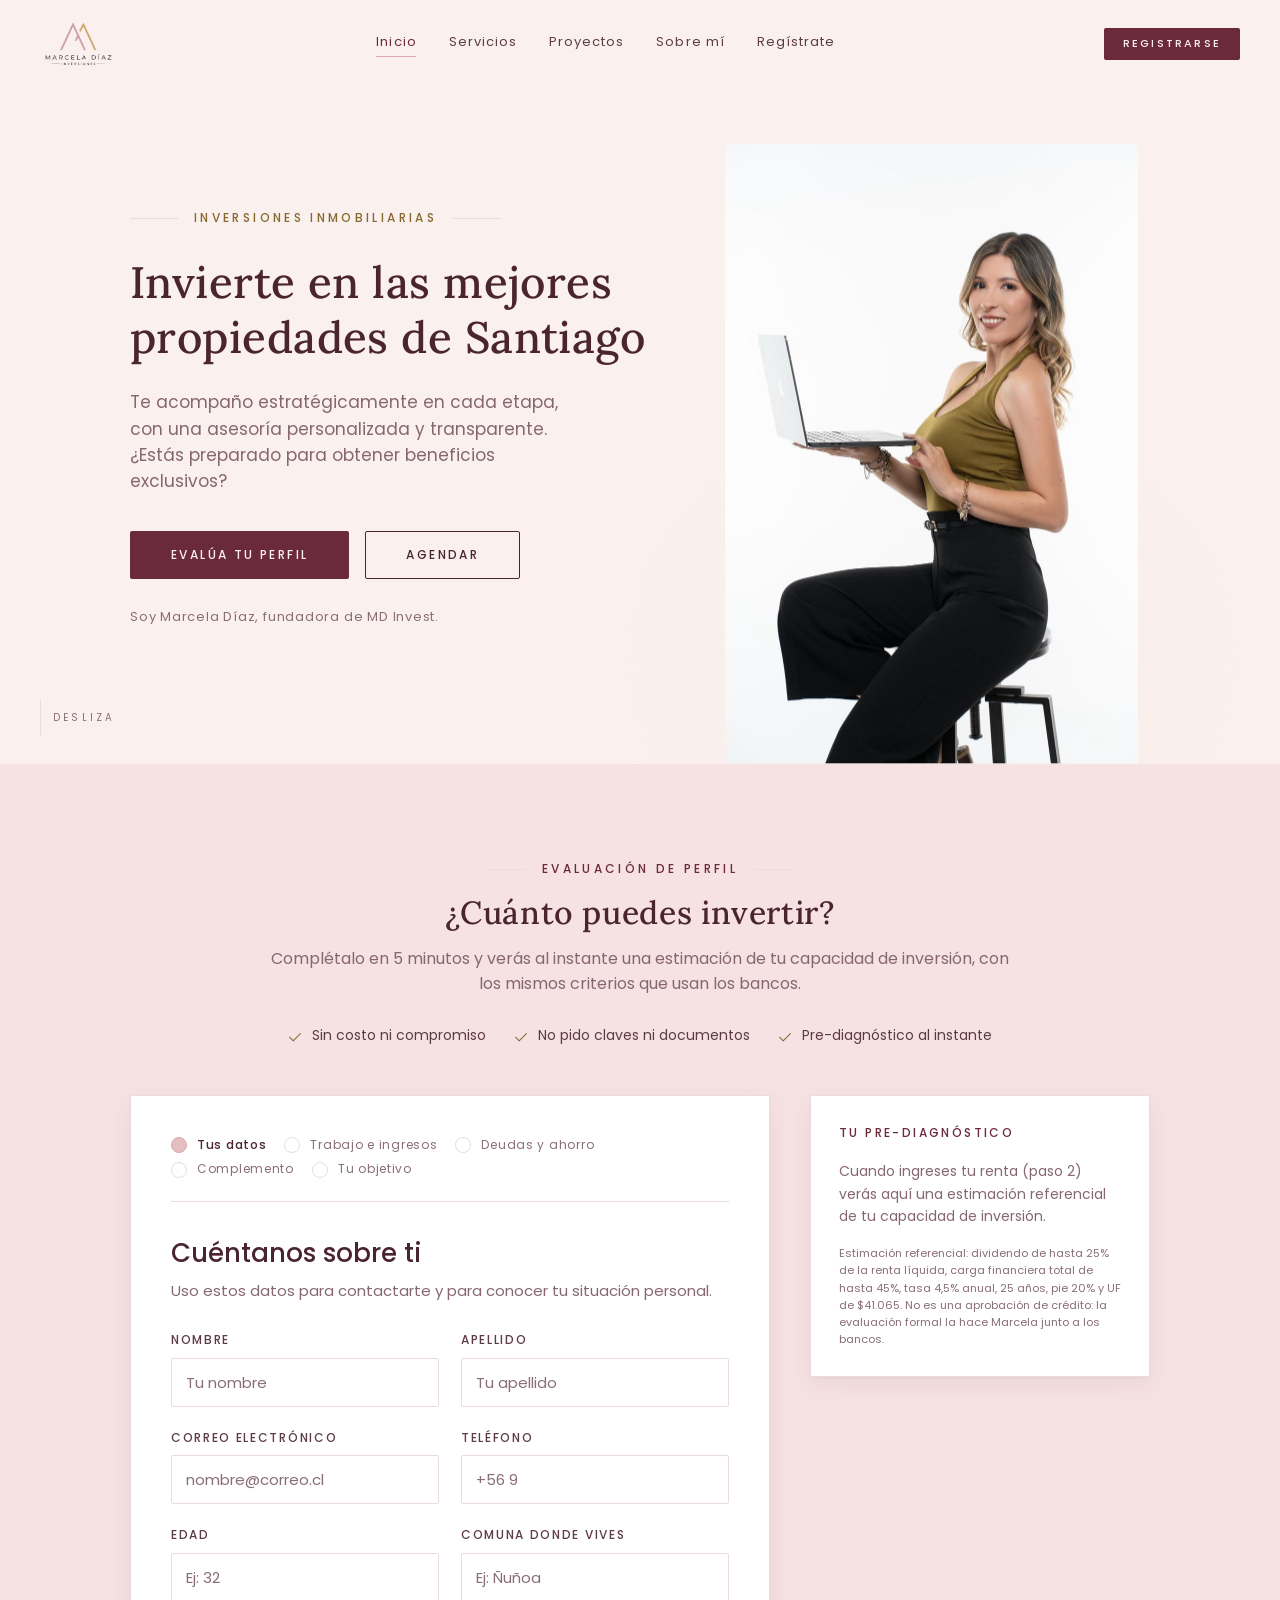
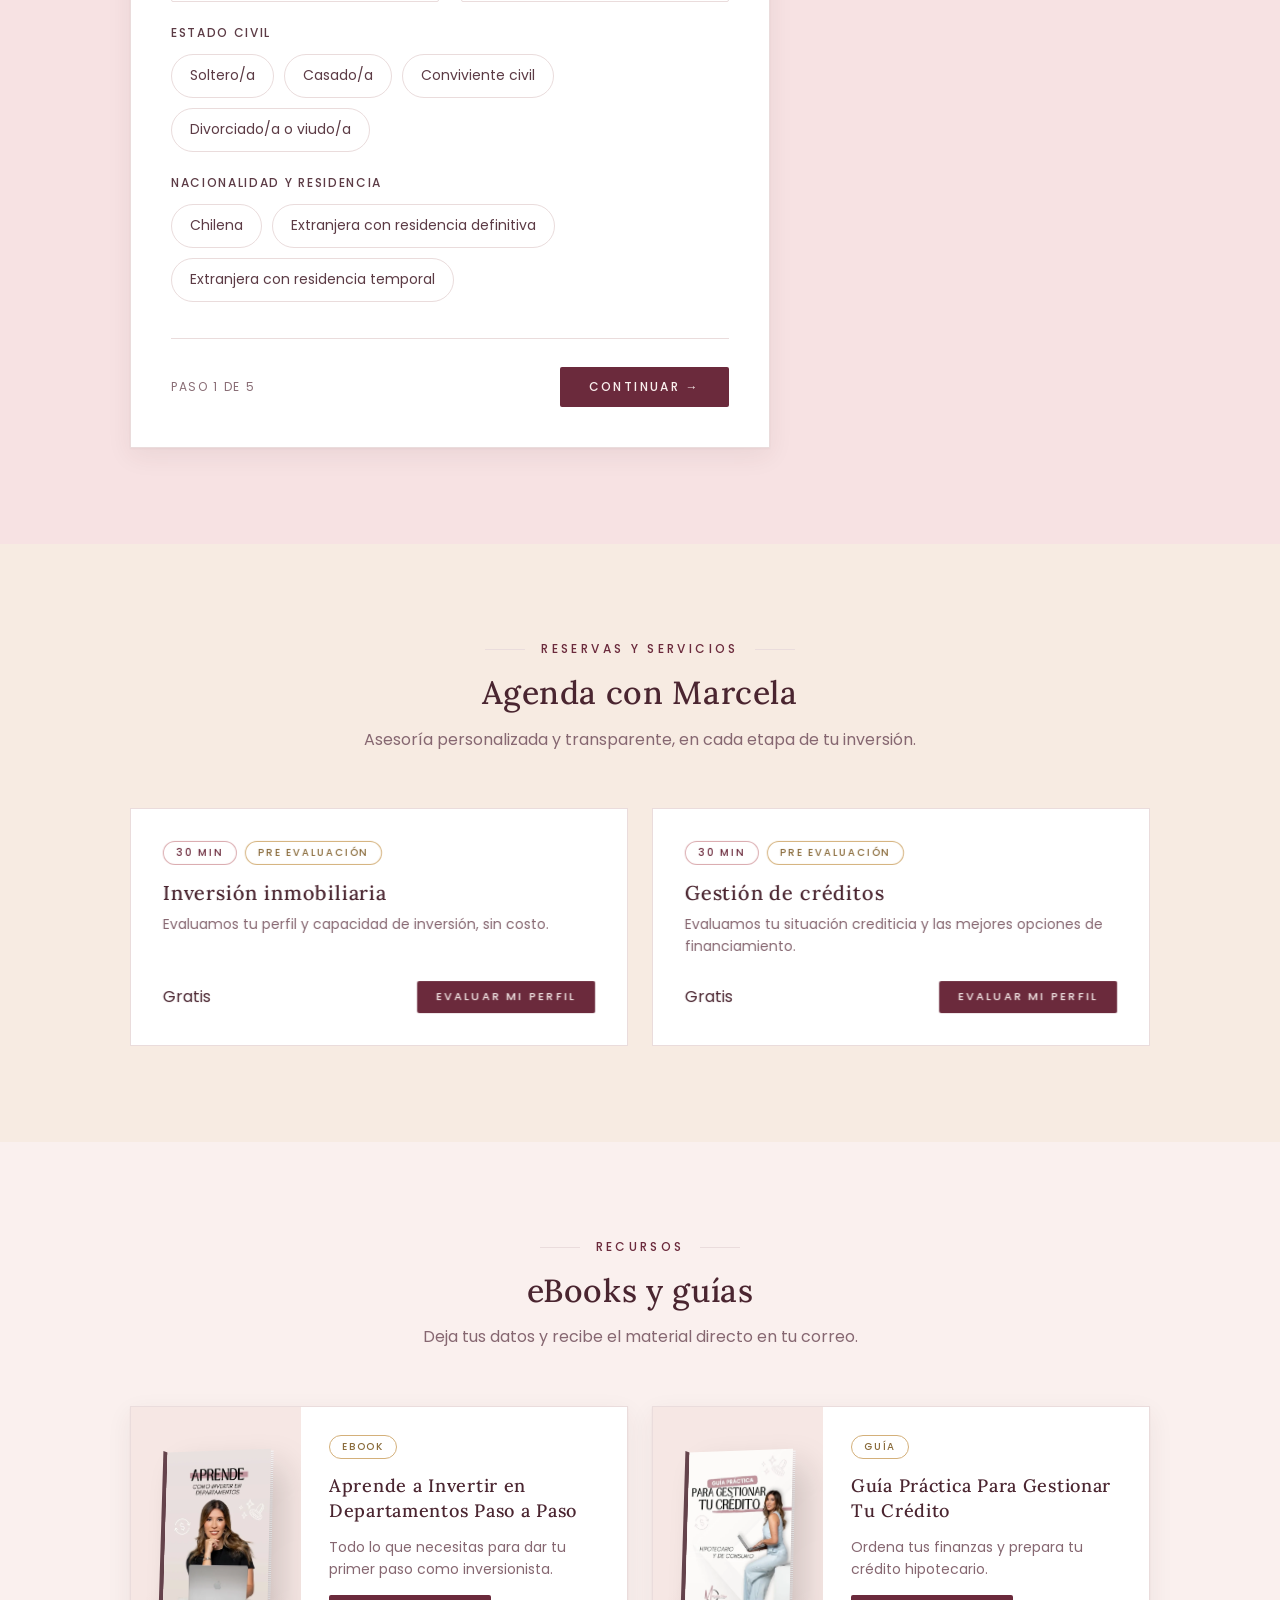
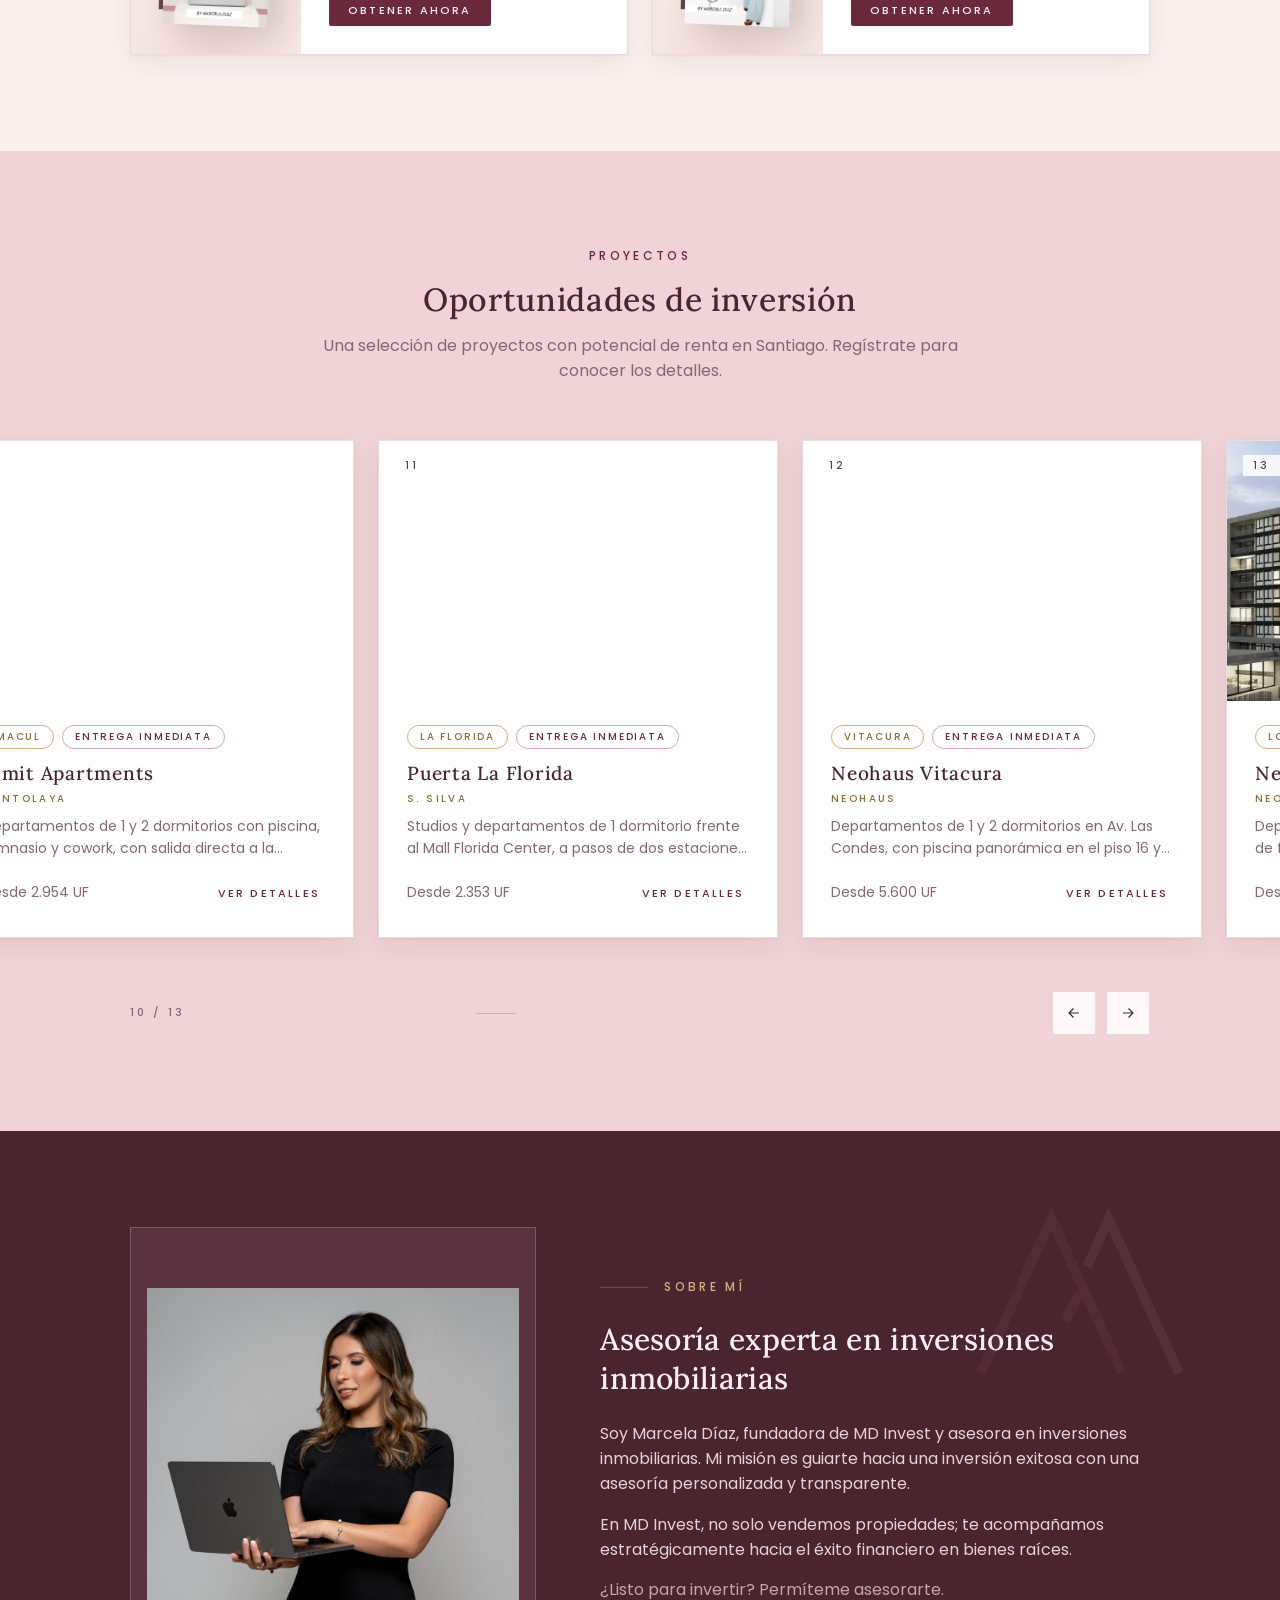
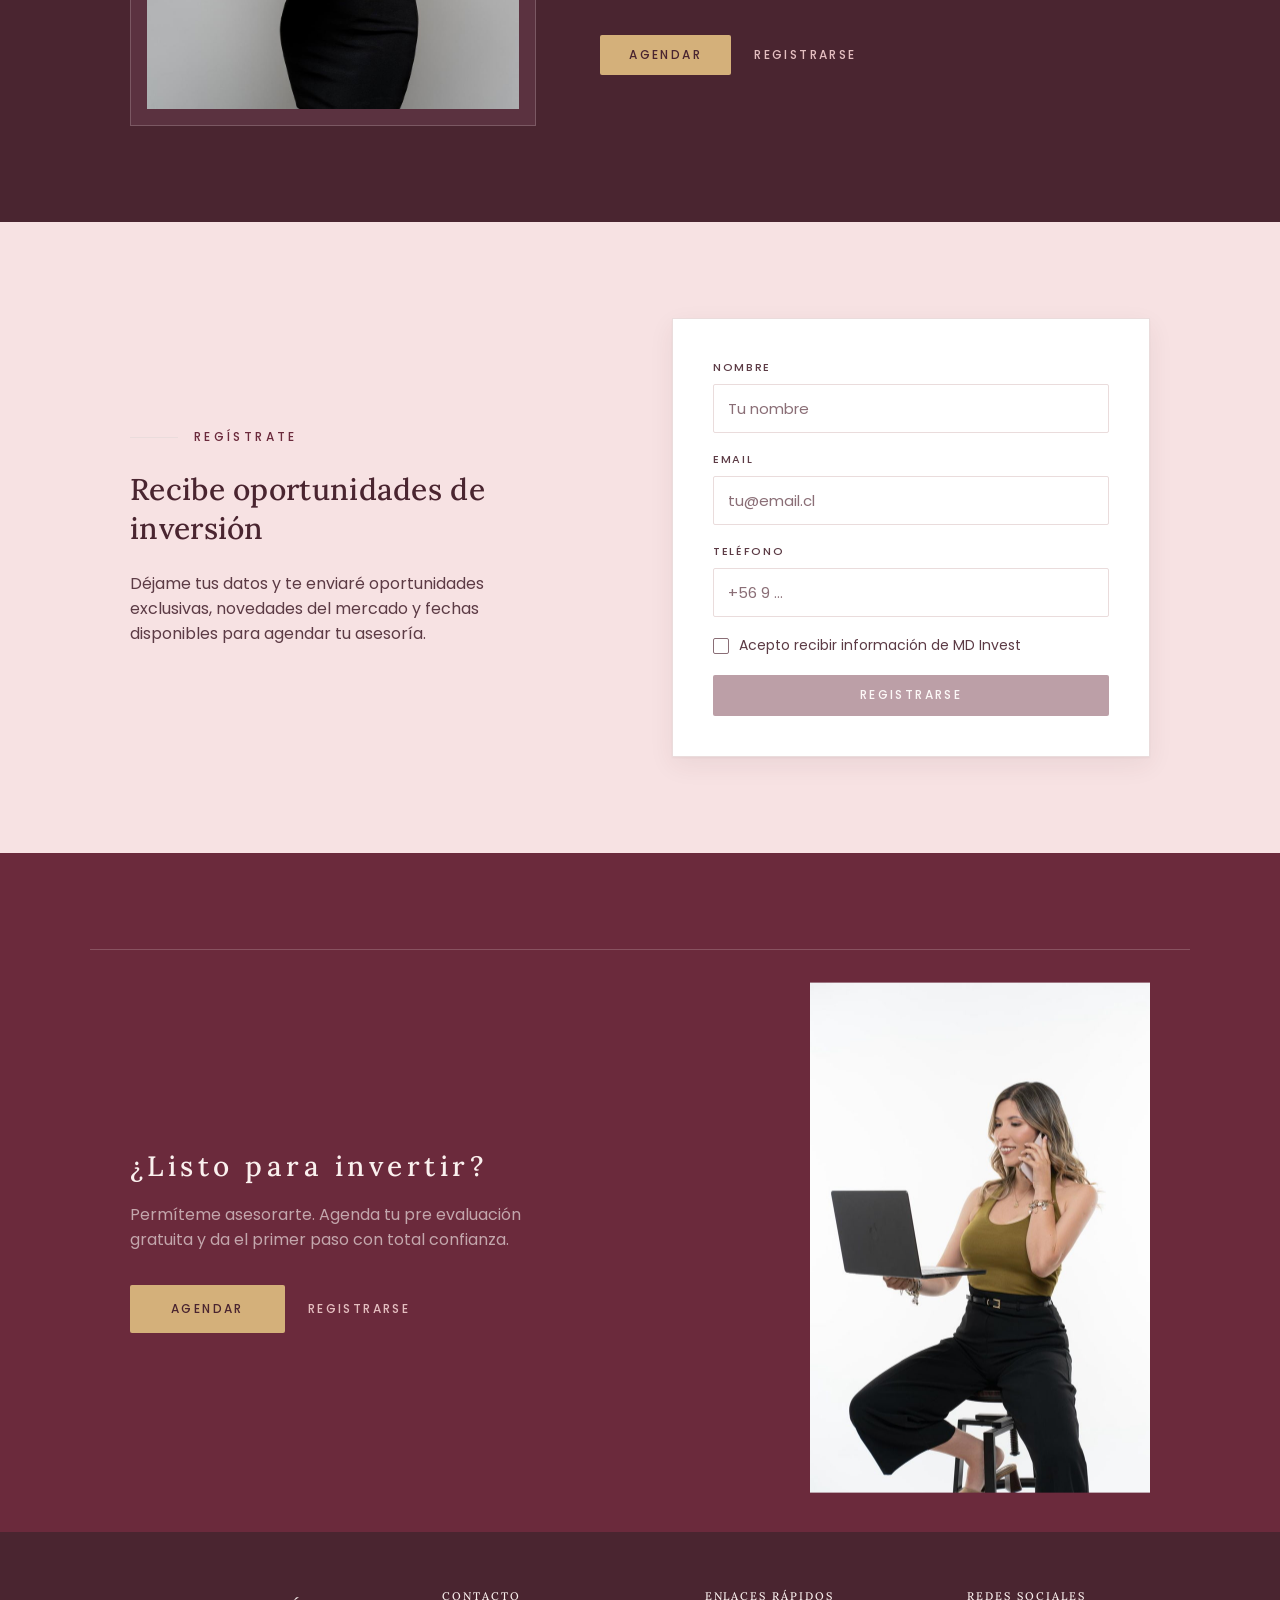
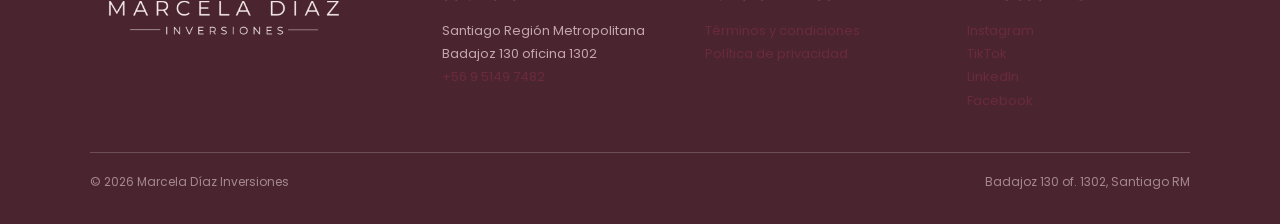
==== commit 65140d7c: "Diferenciar las secciones con el ritmo de color de la paleta Blush, cream y blanco estaban a dos o t" ====
--- a/index.html
+++ b/index.html
@@ -29,9 +29,9 @@
 <div class="intro" id="intro" aria-hidden="true">
   <div>
     <svg class="intro__mark" viewBox="0 0 200 160" aria-hidden="true">
-      <path class="p1" pathLength="1" d="M10 150 L74 10 L138 150" stroke="#C8A0A0"/>
-      <path class="p2" pathLength="1" d="M99.5 77 L86.3 102.6" stroke="#C8A0A0"/>
-      <path class="p3" pathLength="1" d="M106.6 53.2 L125.9 10 L190 150" stroke="#C8A868"/>
+      <path class="p1" pathLength="1" d="M10 150 L74 10 L138 150" stroke="#B5707F"/>
+      <path class="p2" pathLength="1" d="M99.5 77 L86.3 102.6" stroke="#B5707F"/>
+      <path class="p3" pathLength="1" d="M106.6 53.2 L125.9 10 L190 150" stroke="#D4B07A"/>
     </svg>
     <div class="intro__name">Marcela Díaz</div>
     <div class="intro__sub">Inversiones</div>
@@ -102,7 +102,7 @@
   <!-- Franja CTA -->
   <!-- Evaluador de perfil. El marcado lo monta js/evaluacion.js en #eval-mount:
        esta sección y la página /evaluacion comparten una sola plantilla. -->
-  <section id="evaluador" class="section bg-blush">
+  <section id="evaluador" class="section bg-tint">
     <div class="container">
       <div class="section-title" data-reveal>
         <div class="kicker kicker--rose">
@@ -160,7 +160,7 @@
   </section>
 
   <!-- eBooks y guías -->
-  <section id="recursos" class="section bg-white">
+  <section id="recursos" class="section bg-base">
     <div class="container">
       <div class="section-title" data-reveal>
         <div class="kicker kicker--rose">
@@ -217,7 +217,7 @@
   </section>
 
   <!-- Proyectos: las tarjetas se dibujan desde js/projects.js -->
-  <section id="proyectos" class="section bg-cream">
+  <section id="proyectos" class="section bg-rose">
     <div class="container">
       <div class="section-title" data-reveal>
         <div class="kicker kicker--rose">
@@ -289,7 +289,7 @@
   </dialog>
 
   <!-- Sobre mí -->
-  <section id="sobre-mi" class="section bg-white">
+  <section id="sobre-mi" class="section bg-anchor">
     <div class="container about">
       <div class="frame" data-reveal="left">
         <div class="frame__clip">
@@ -297,7 +297,7 @@
         </div>
       </div>
       <div class="about__copy" data-reveal="right" style="position:relative">
-        <svg class="about__mark" viewBox="0 0 200 160" fill="none" stroke-width="9" aria-hidden="true"><path d="M10 150 L74 10 L138 150" stroke="#C8A0A0"/><path d="M99.5 77 L86.3 102.6" stroke="#C8A0A0"/><path d="M106.6 53.2 L125.9 10 L190 150" stroke="#C8A868"/></svg>
+        <svg class="about__mark" viewBox="0 0 200 160" fill="none" stroke-width="9" aria-hidden="true"><path d="M10 150 L74 10 L138 150" stroke="#B5707F"/><path d="M99.5 77 L86.3 102.6" stroke="#B5707F"/><path d="M106.6 53.2 L125.9 10 L190 150" stroke="#D4B07A"/></svg>
         <div class="kicker">
           <span class="kicker__line"></span><span>Sobre mí</span><span class="kicker__line"></span>
         </div>
@@ -314,11 +314,11 @@
   </section>
 
   <!-- Registro -->
-  <section id="registro" class="section bg-blush">
+  <section id="registro" class="section bg-tint">
     <div class="container register">
       <div class="register__copy" data-reveal>
-        <div class="kicker kicker--ink">
-          <span class="kicker__line"></span><span style="color:var(--gold-500)">Regístrate</span><span class="kicker__line"></span>
+        <div class="kicker kicker--rose">
+          <span class="kicker__line"></span><span>Regístrate</span><span class="kicker__line"></span>
         </div>
         <h2 class="display display--lg">Recibe oportunidades de inversión</h2>
         <p>Déjame tus datos y te enviaré oportunidades exclusivas, novedades del mercado y fechas disponibles para agendar tu asesoría.</p>
@@ -358,7 +358,7 @@
   </section>
 
   <!-- CTA final -->
-  <section class="final bg-white">
+  <section class="final bg-accent">
     <div class="container final__grid">
       <div class="final__copy" data-reveal>
         <h2 class="display display--md">¿Listo para invertir?</h2>
--- a/css/styles.css
+++ b/css/styles.css
@@ -30,10 +30,34 @@
   --on-accent:var(--blush);           /* texto sobre el color de acción */
   --accent-soft:var(--rosa-palo);     /* chips, marcas suaves */
   --detail:var(--dorado);             /* filetes, marcos, detalle premium */
-  --detail-strong:#A8803F;            /* el dorado no contrasta sobre claro */
+  --detail-strong:#87682F;            /* el dorado de marca no contrasta como texto sobre claro */
 
   --link:var(--burdeo); --link-hover:var(--rosa-antiguo);
   --focus-ring:var(--dorado); --negative:#8C3F3B;
+
+  /* ---------- Ritmo de secciones ----------
+     Antes blush, cream y blanco estaban a dos o tres puntos de luminancia: las
+     secciones no se distinguían. Ahora hay cinco tonos separados de verdad, más
+     dos anclas oscuras que cortan la página. La proporción sigue al manual: la
+     mayoría en claro, el rosa como acento y el dorado solo en filetes. */
+  --sec-base:var(--blush);
+  --sec-cream:#F7EBE2;
+  --sec-tint:#F7E2E3;
+  --sec-rose:#EFD3D6;
+  --sec-anchor:var(--ciruela);
+  --sec-accent:var(--burdeo);
+
+  /* Valores que toman las secciones ancla (oscuras sobre página clara).
+     Al redefinirse como variables locales, todo lo que hay dentro se adapta
+     solo: no hace falta una regla por elemento. */
+  --anchor-heading:var(--blush);
+  --anchor-body:#E6D2D4;
+  --anchor-muted:#C3A6AC;
+  --anchor-faint:#A5888F;
+  --anchor-hairline:rgba(250,240,238,.2);
+  --anchor-raised:#5B3240;
+  --anchor-accent:var(--dorado);
+  --anchor-on-accent:var(--ciruela);
 
   /* Superficies translúcidas ("vidrio"): nav, menú, modal, botones flotantes */
   --glass:rgba(255,255,255,.82);
@@ -99,8 +123,38 @@
 .container{max-width:var(--container-max);margin:0 auto;padding:0 var(--gutter)}
 .section{padding:var(--section-pad) 0}
 .bg-white{background:var(--white)}
-.bg-blush{background:var(--surface-blush)}
-.bg-cream{background:var(--surface-cream)}
+.bg-base{background:var(--sec-base)}
+.bg-blush,.bg-tint{background:var(--sec-tint)}
+.bg-cream{background:var(--sec-cream)}
+.bg-rose{background:var(--sec-rose)}
+
+/* Secciones ancla: cortan la página en oscuro. Redefinen los tokens de texto
+   como variables locales, así que titulares, párrafos, filetes, botones y
+   tarjetas de dentro se adaptan sin una sola regla extra. */
+.bg-anchor,.bg-accent,.footer{
+  --text-heading:var(--anchor-heading);
+  --text-body:var(--anchor-body);
+  --text-muted:var(--anchor-muted);
+  --text-faint:var(--anchor-faint);
+  --border-hairline:var(--anchor-hairline);
+  --surface-raised:var(--anchor-raised);
+  --accent:var(--anchor-accent);
+  --accent-hover:var(--rosa-palo);
+  --on-accent:var(--anchor-on-accent);
+  --ink-900:var(--anchor-heading); --ink-700:var(--anchor-body);
+  --ink-500:var(--anchor-muted);   --ink-300:var(--anchor-faint);
+  --ink-150:var(--anchor-hairline);
+  --rose-600:var(--rosa-palo); --rose-500:#DCB2B6;
+  --gold-500:var(--dorado); --gold-600:#EBD4AC;
+  --glass:rgba(91,50,64,.86); --glass-border:rgba(250,240,238,.18);
+  --hairline-soft:rgba(250,240,238,.12);
+  color:var(--anchor-body);
+}
+.bg-anchor{background:var(--sec-anchor)}
+.bg-accent{background:var(--sec-accent)}
+/* El contorno del botón sigue al texto, que aquí es claro */
+.bg-anchor .btn--outline,.bg-accent .btn--outline,.footer .btn--outline{border-color:var(--dorado);color:var(--dorado)}
+.bg-anchor .btn--outline:hover,.bg-accent .btn--outline:hover{background:var(--dorado);color:var(--ciruela)}
 .visually-hidden{position:absolute!important;width:1px;height:1px;overflow:hidden;clip:rect(0 0 0 0);white-space:nowrap}
 
 /* ---------- Tipografía display ---------- */
@@ -530,9 +584,11 @@
 .final__img{width:340px;max-width:100%;object-fit:contain;transform:translate3d(0,var(--py,0),0);will-change:transform}
 
 /* ---------- Footer (Footer del DS) ---------- */
-.footer{background:var(--surface-cream);padding:56px var(--gutter) 32px}
+.footer{background:var(--sec-anchor);padding:56px var(--gutter) 32px}
 .footer__grid{display:grid;grid-template-columns:1.4fr 1fr 1fr 1fr;gap:40px;max-width:var(--container-max);margin:0 auto}
-.footer__logo{height:64px;width:auto}
+/* El footer es ciruela en los dos esquemas, así que el wordmark va siempre en
+   su versión para fondo oscuro. */
+.footer__logo{height:64px;width:auto;content:url(../assets/logo-wordmark-dark.png)}
 .footer h4{margin:0 0 14px;font-size:11px;font-weight:500;letter-spacing:.18em;text-transform:uppercase;color:var(--ink-900)}
 .footer__col{font-size:13px;color:var(--ink-500);line-height:1.8}
 .footer__col a{display:inline-block;position:relative}
@@ -835,6 +891,25 @@
     --blush-50:#40212C; --blush-100:#452430;
     --cream-50:#43222D;
 
+    /* En oscuro no se usan secciones claras: un bloque blush a media página
+       deslumbra. La diferenciación va por matices de ciruela y burdeo. */
+    --sec-base:var(--ciruela);
+    --sec-cream:#412330;
+    --sec-tint:#54293A;
+    --sec-rose:#5E3043;
+    --sec-anchor:#2E1620;
+    --sec-accent:var(--burdeo);
+
+    /* Las anclas ya son oscuras: aquí no se invierte nada */
+    --anchor-heading:var(--blush);
+    --anchor-body:#E6D2D4;
+    --anchor-muted:#C3A6AC;
+    --anchor-faint:#BFA3AA;
+    --anchor-hairline:rgba(250,240,238,.16);
+    --anchor-raised:#4A2530;
+    --anchor-accent:var(--dorado);
+    --anchor-on-accent:var(--ciruela);
+
     --glass:rgba(91,50,64,.86);
     --glass-nav:rgba(74,37,48,.82);
     --glass-nav-solid:rgba(74,37,48,.97);
@@ -850,8 +925,7 @@
 
   /* El logo lleva el texto en oscuro; en modo oscuro va la versión del manual
      con el texto en blush y el isotipo intacto en rosa y dorado. */
-  .nav__logo img,.footer__logo{content:url(../assets/logo-lockup-dark.png)}
-  .footer__logo{content:url(../assets/logo-wordmark-dark.png)}
+  .nav__logo img{content:url(../assets/logo-lockup-dark.png)}
 
   /* Las fotos de producto se ven duras a plena luminancia sobre fondo oscuro */
   .hero__img,.frame__clip img,.final__img{filter:brightness(.92) contrast(1.02)}
--- a/css/evaluacion.css
+++ b/css/evaluacion.css
@@ -20,7 +20,7 @@
    en ambas páginas vive en styles.css.
    ========================================================================== */
 
-.eval-page{background:var(--cream-50)}
+.eval-page{background:var(--sec-base)}
 
 /* Incrustado en la portada: .section-title lo limita a 640px y la lista de
    garantías parte 2+1. Un poco más de ancho la deja en una línea. */
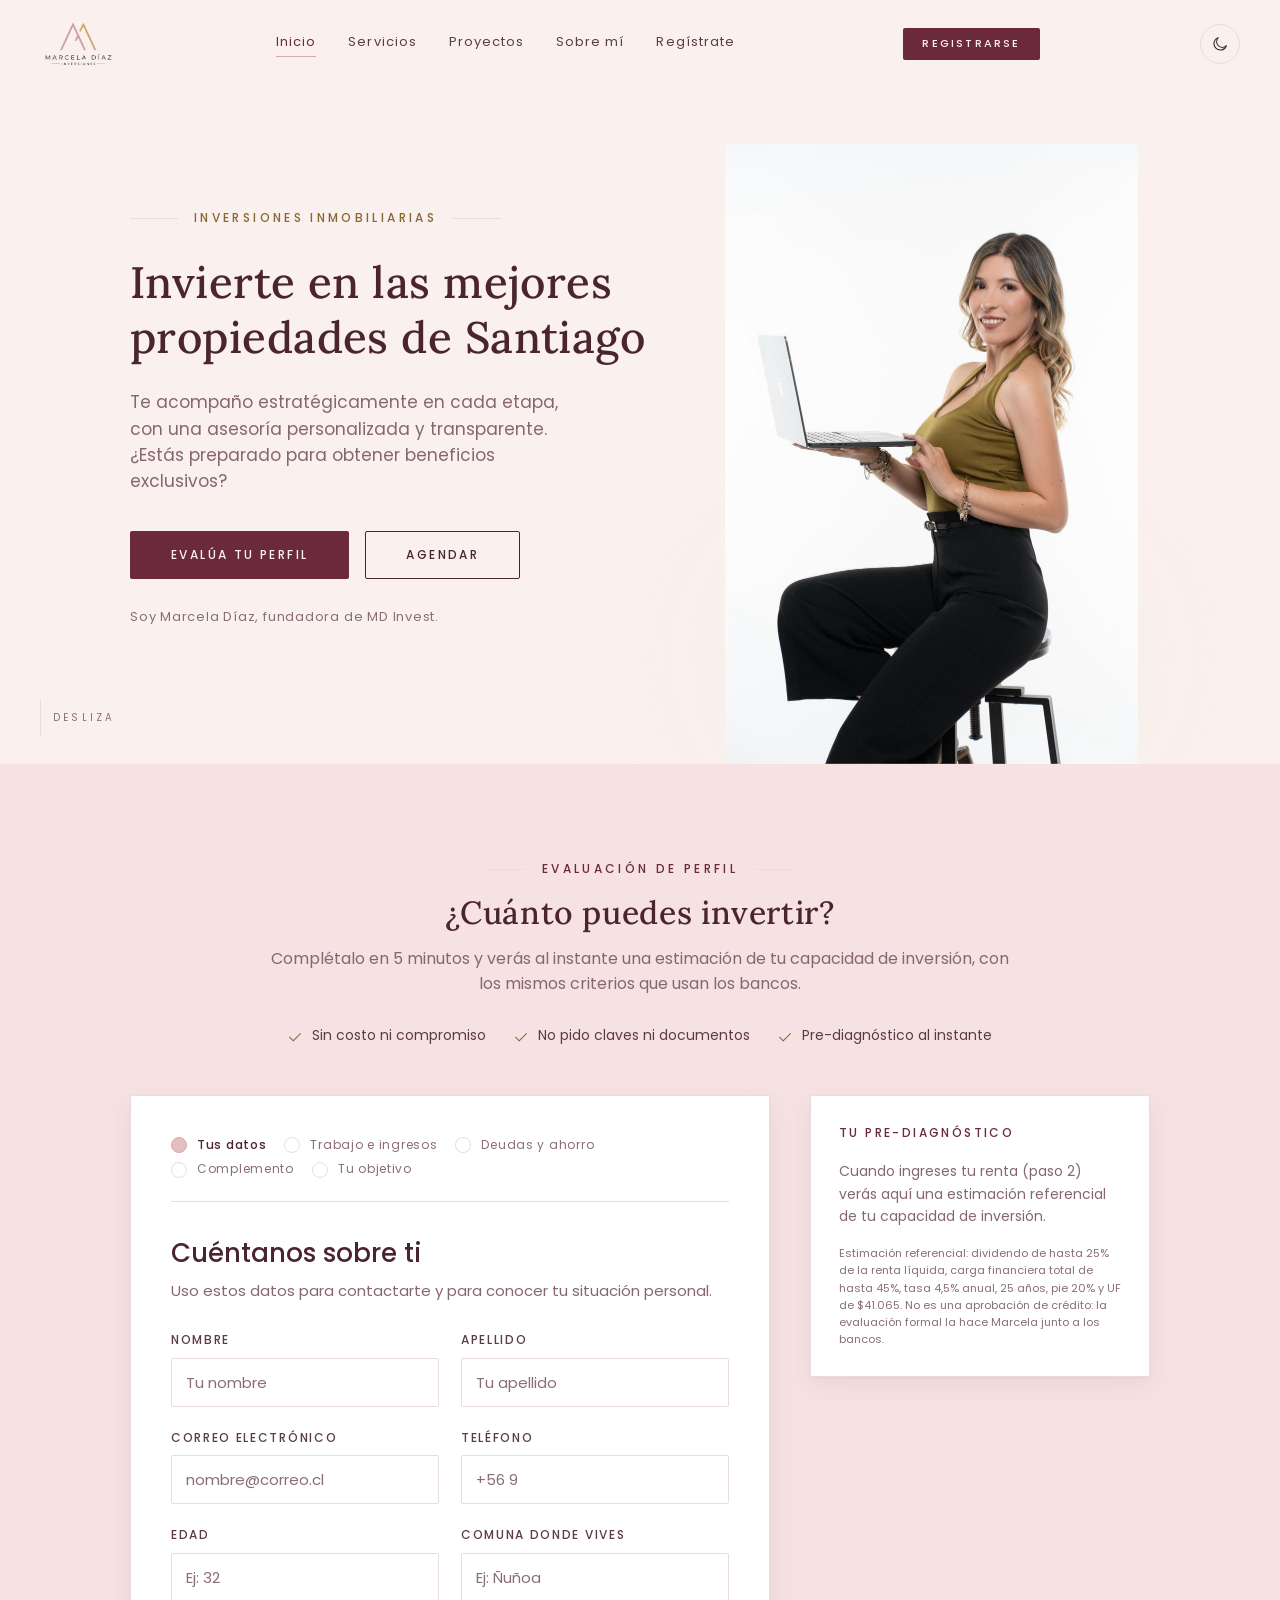
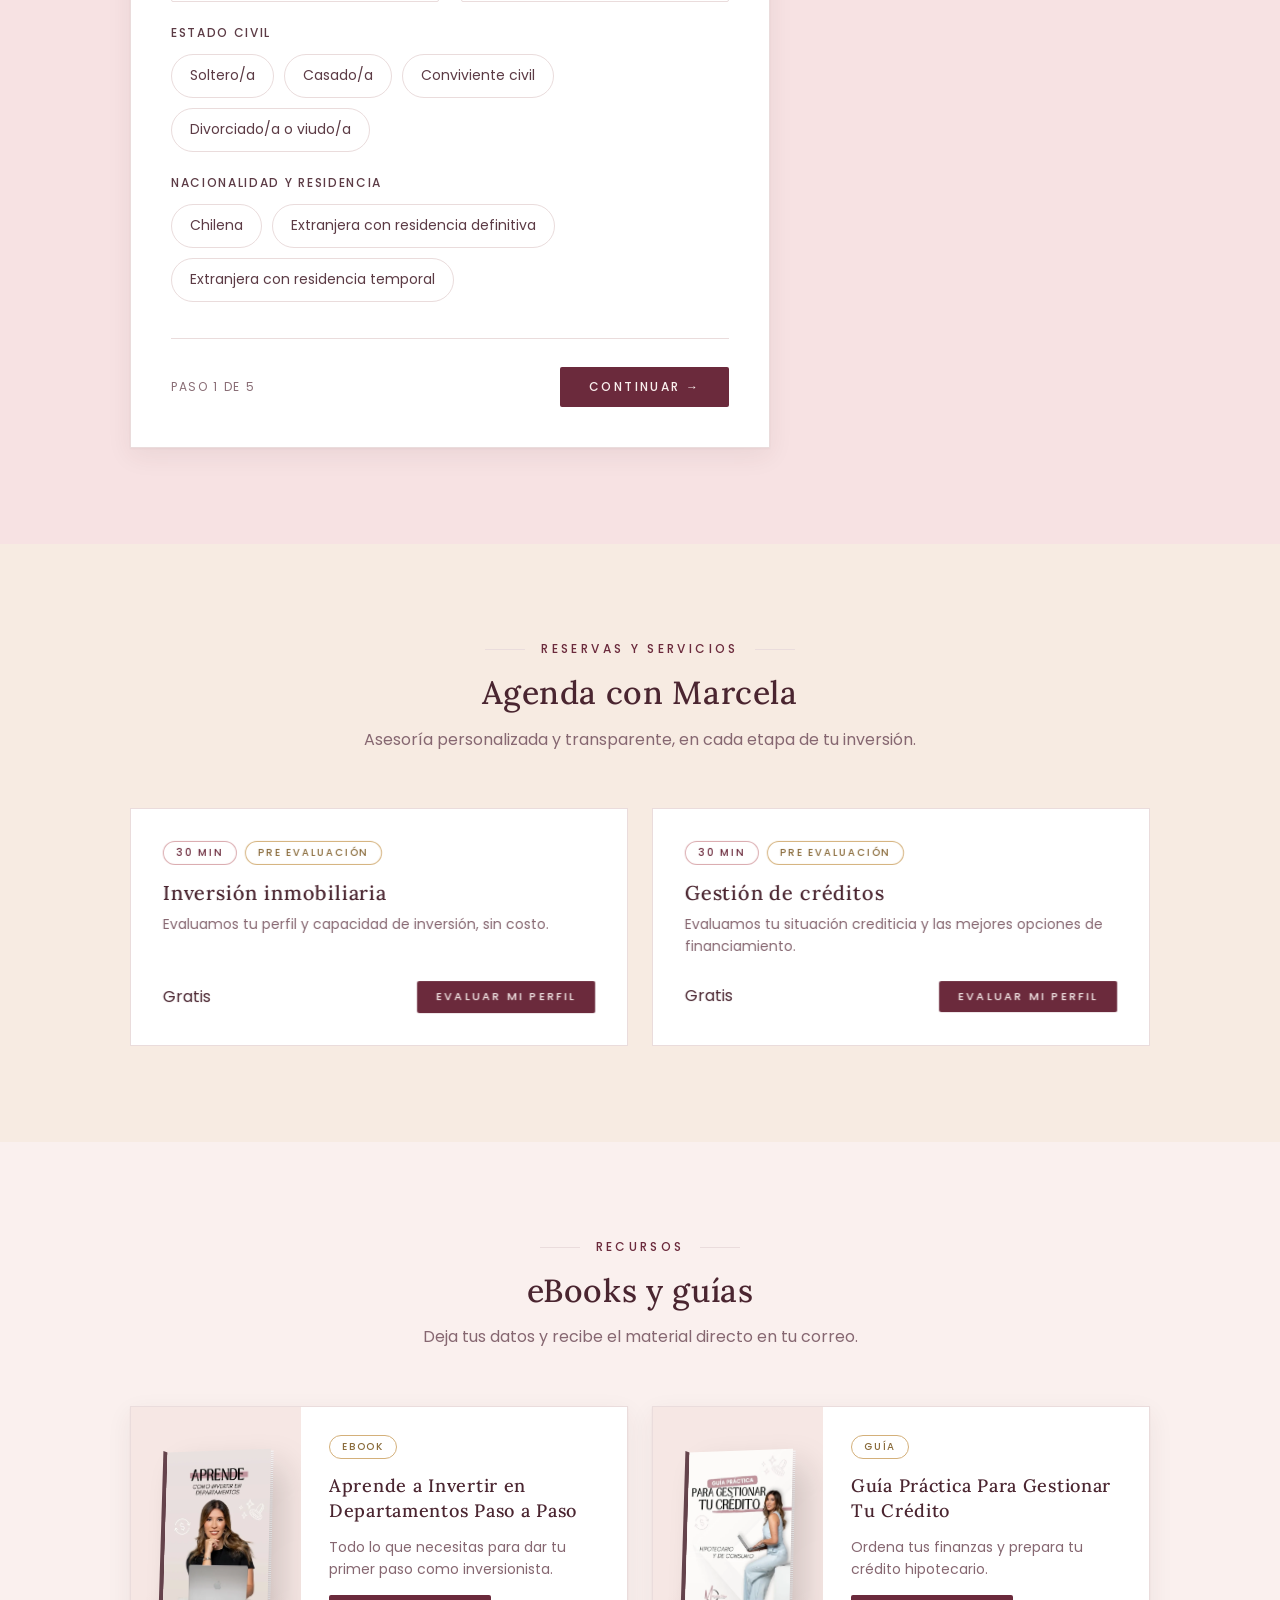
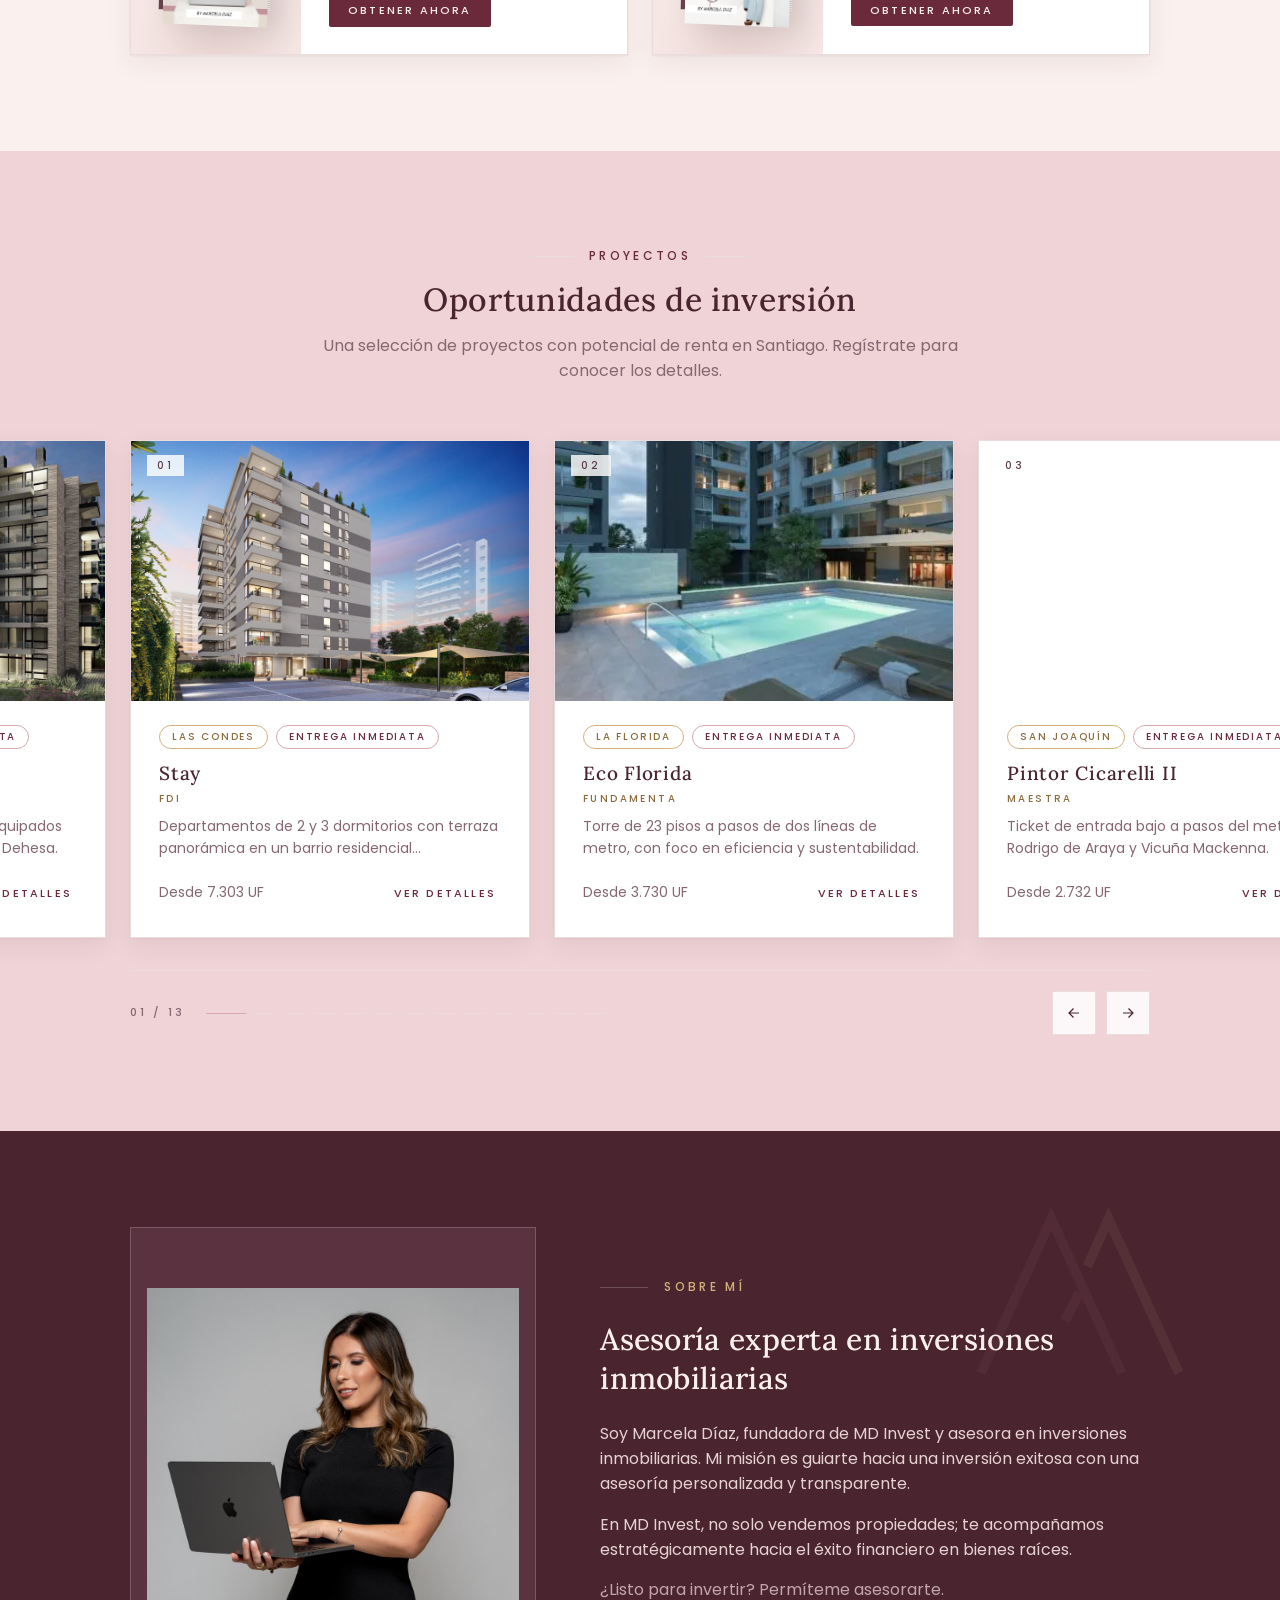
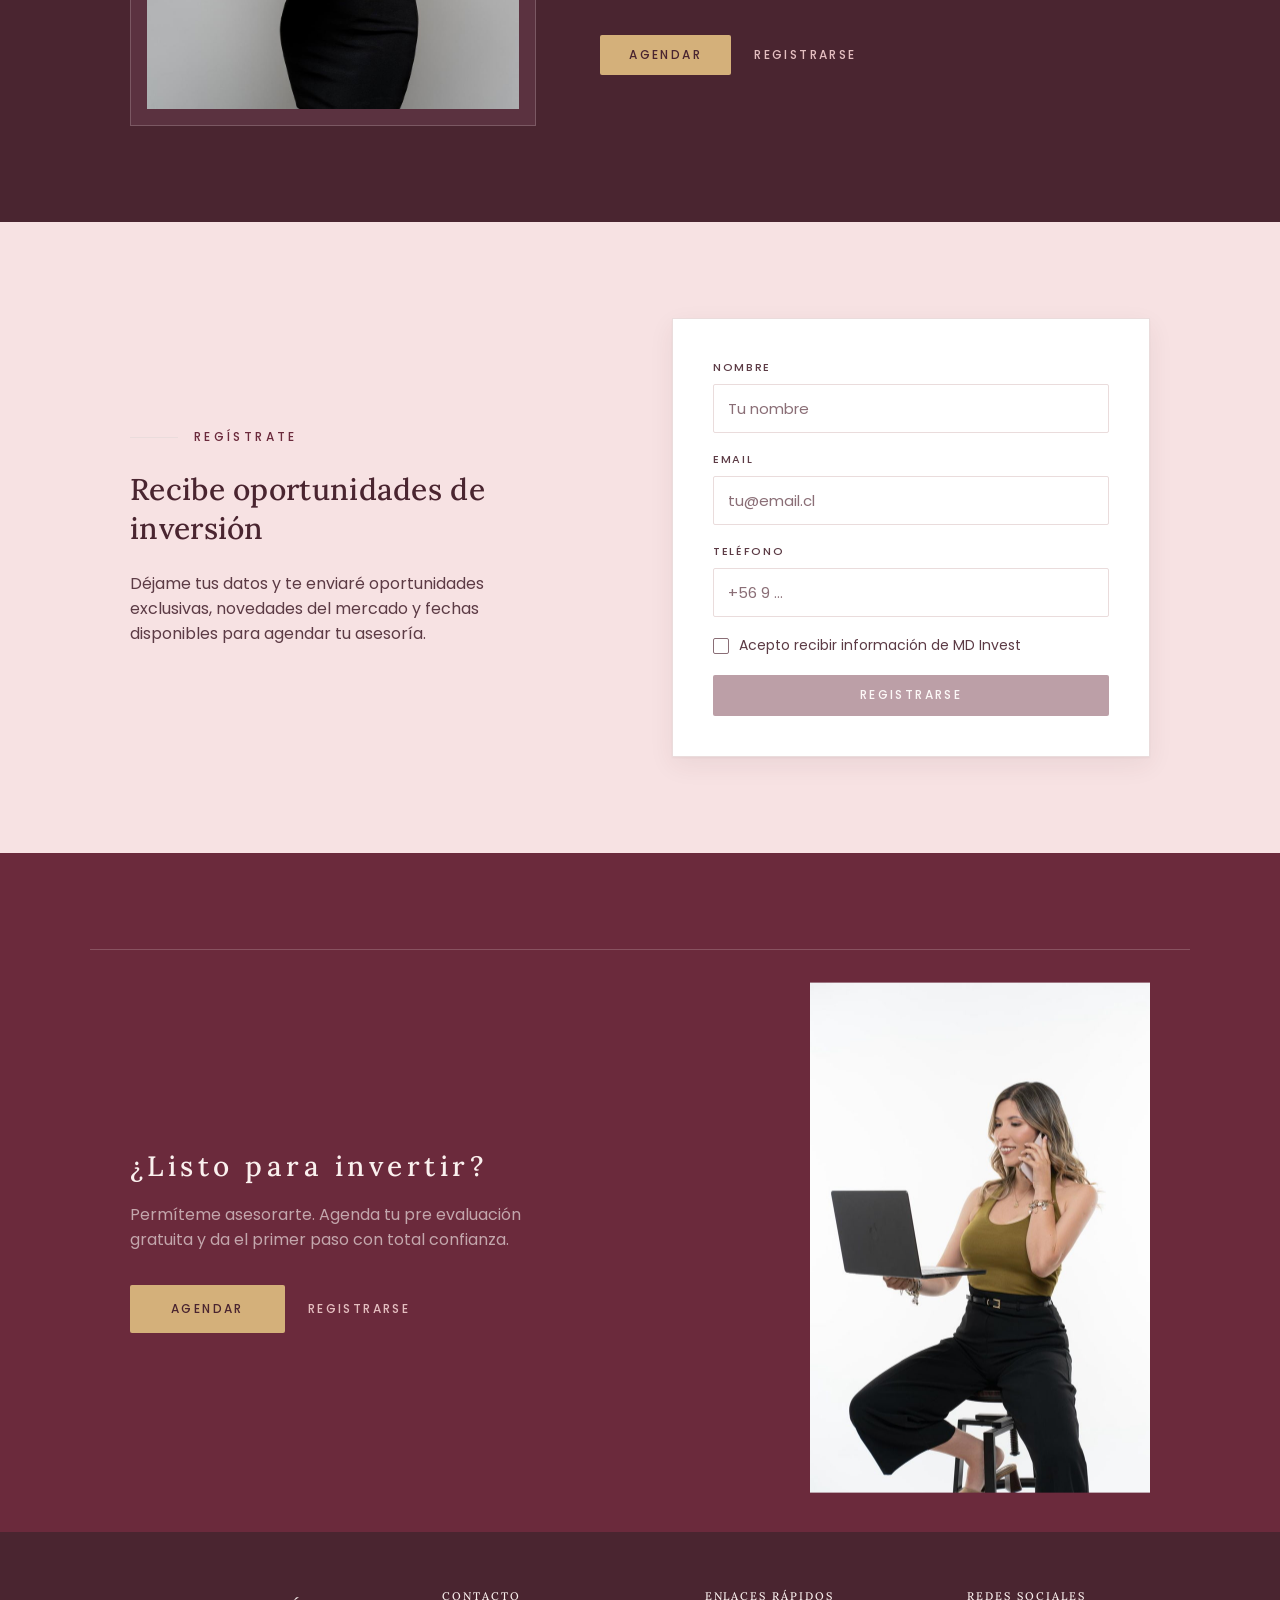
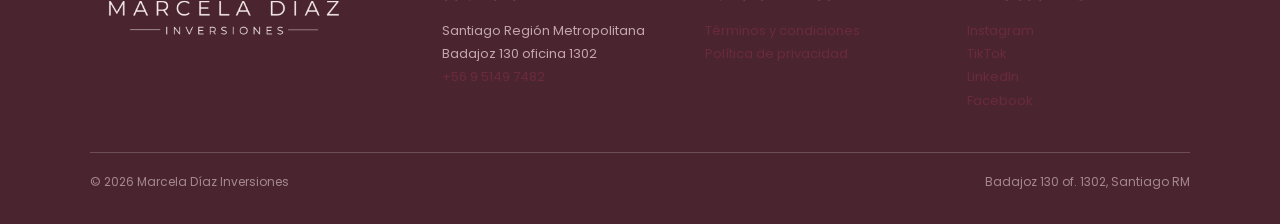
==== commit b8dac307: "Añadir interruptor manual de esquema claro/oscuro Botón en la barra de navegación: junto al CTA en e" ====
--- a/index.html
+++ b/index.html
@@ -22,6 +22,11 @@
   <link href="https://fonts.googleapis.com/css2?family=Lora:wght@400;500;600&family=Poppins:wght@300;400;500;600&display=swap" rel="stylesheet">
   <link rel="stylesheet" href="css/styles.css">
   <link rel="stylesheet" href="css/evaluacion.css">
+  <script>
+    /* Antes de pintar: si hay una elección guardada, se aplica ya. Sin esto el
+       navegador pinta el esquema del dispositivo y luego salta al elegido. */
+    try { var t = localStorage.getItem('md-tema'); if (t) document.documentElement.setAttribute('data-theme', t); } catch (e) {}
+  </script>
   <script>document.documentElement.classList.add('js')</script>
 </head>
 <body>
@@ -55,6 +60,15 @@
       <span class="nav__indicator" aria-hidden="true"></span>
     </nav>
     <a class="btn btn--sm nav__cta" href="#registro">Registrarse</a>
+    <button class="tema" type="button" aria-label="Cambiar a modo oscuro" aria-pressed="false" title="Modo oscuro">
+      <svg class="tema__sol" viewBox="0 0 24 24" fill="none" stroke="currentColor" stroke-width="1.4" stroke-linecap="round" aria-hidden="true">
+        <circle cx="12" cy="12" r="4.2"/>
+        <path d="M12 2.6v2.1M12 19.3v2.1M4.2 4.2l1.5 1.5M18.3 18.3l1.5 1.5M2.6 12h2.1M19.3 12h2.1M4.2 19.8l1.5-1.5M18.3 5.7l1.5-1.5"/>
+      </svg>
+      <svg class="tema__luna" viewBox="0 0 24 24" fill="none" stroke="currentColor" stroke-width="1.4" stroke-linecap="round" stroke-linejoin="round" aria-hidden="true">
+        <path d="M20.5 14.3A8.5 8.5 0 1 1 9.7 3.5a6.8 6.8 0 0 0 10.8 10.8Z"/>
+      </svg>
+    </button>
     <button class="nav__burger" type="button" aria-label="Abrir menú" aria-expanded="false" aria-controls="menu">
       <span></span><span></span>
     </button>
@@ -417,6 +431,7 @@
 <script type="text/javascript" id="hs-script-loader" async defer src="//js.hs-scripts.com/51801072.js"></script>
 
 <script src="js/projects.js" defer></script>
+<script src="js/tema.js" defer></script>
 <script src="js/main.js" defer></script>
 <script src="js/evaluacion.js" defer></script>
 
--- a/css/styles.css
+++ b/css/styles.css
@@ -68,6 +68,13 @@
   --glow-soft:rgba(255,255,255,.75);
   --hairline-soft:rgba(25,24,23,.08);
   --veil:rgba(25,24,23,.5);
+
+  /* Diferencias de esquema que no son color plano. Al ser tokens, el bloque
+     oscuro no necesita ninguna regla propia: solo reasignar variables. */
+  --glow-filter:saturate(1);
+  --glow-opacity:1;
+  --logo-nav:url(../assets/logo-lockup.png);
+  --photo-filter:none;
 
   --shadow-card:0 1px 2px rgba(74,37,48,.05),0 8px 24px rgba(74,37,48,.07);
   --shadow-lift:0 2px 4px rgba(74,37,48,.07),0 16px 40px rgba(74,37,48,.12);
@@ -275,7 +282,7 @@
   padding:18px var(--gutter);transition:padding .5s var(--ease-out);
 }
 .nav.is-scrolled .nav__inner{padding-top:12px;padding-bottom:12px}
-.nav__logo img{height:52px;width:auto;transition:height .5s var(--ease-out)}
+.nav__logo img{content:var(--logo-nav);height:52px;width:auto;transition:height .5s var(--ease-out)}
 .nav.is-scrolled .nav__logo img{height:42px}
 .nav__links{position:relative;display:flex;align-items:center;gap:32px}
 .nav__links a{
@@ -301,6 +308,27 @@
 .nav__burger span:nth-child(2){top:26px}
 .menu-open .nav__burger span:nth-child(1){top:22px;transform:rotate(45deg)}
 .menu-open .nav__burger span:nth-child(2){top:22px;transform:rotate(-45deg)}
+
+/* ---------- Interruptor de esquema ----------
+   Sin JavaScript el botón no hace nada, así que no se muestra: el esquema
+   automático del CSS sigue funcionando igual. El icono anuncia el destino, no
+   el estado actual — luna en claro ("ir a oscuro"), sol en oscuro. */
+.tema{display:none}
+.js .tema{
+  display:inline-flex;align-items:center;justify-content:center;flex:none;
+  width:40px;height:40px;padding:0;
+  background:transparent;color:var(--text-heading);
+  border:1px solid var(--border-hairline);border-radius:var(--radius-pill);
+  cursor:pointer;
+  transition:color var(--dur-quick) var(--ease-brand),border-color var(--dur-quick) var(--ease-brand),
+             background var(--dur-quick) var(--ease-brand);
+}
+.tema:hover{color:var(--accent);border-color:var(--accent)}
+.tema:focus-visible{outline:2px solid var(--focus-ring);outline-offset:3px}
+.tema svg{width:18px;height:18px}
+.tema__sol{display:none}
+.tema[aria-pressed="true"] .tema__sol{display:block}
+.tema[aria-pressed="true"] .tema__luna{display:none}
 
 /* Menú móvil a pantalla completa */
 .menu{
@@ -381,10 +409,11 @@
 .hero__glow{ /* único degradado permitido por la marca: brillo radial crema */
   position:absolute;left:-15%;right:-15%;bottom:-20%;height:75%;pointer-events:none;
   background:radial-gradient(closest-side,rgba(255,234,230,.95),rgba(246,239,228,.5) 55%,transparent 100%);
-  filter:blur(24px);animation:breathe 9s ease-in-out infinite alternate;
+  filter:blur(24px) var(--glow-filter);opacity:var(--glow-opacity);
+  animation:breathe 9s ease-in-out infinite alternate;
 }
 @keyframes breathe{from{transform:translateY(0) scale(1)}to{transform:translateY(-14px) scale(1.06)}}
-.hero__img{
+.hero__img{filter:var(--photo-filter);
   position:relative;z-index:1;width:100%;max-height:620px;object-fit:contain;object-position:bottom;
   transform:translate3d(var(--px,0),var(--py,0),0) rotate(var(--rot,0deg));
   will-change:transform;
@@ -514,6 +543,7 @@
   content:"";position:absolute;inset:14px -14px -14px 14px;border:1px solid var(--gold-300);z-index:-1;
   transform:translate3d(calc(var(--py,0px) * -.35),calc(var(--py,0px) * .35),0);
 }
+.frame__clip img{filter:var(--photo-filter)}
 .frame__clip{overflow:hidden}
 .frame img{width:100%;object-fit:cover;transform:translate3d(0,var(--py,0),0) scale(1.08);will-change:transform}
 .about__copy .kicker{margin-bottom:24px}
@@ -581,7 +611,7 @@
 .final__copy{padding-bottom:72px;align-self:center}
 .final__copy p{margin-top:18px;color:var(--ink-500);max-width:420px}
 .final__actions{display:flex;gap:16px;margin-top:32px;flex-wrap:wrap}
-.final__img{width:340px;max-width:100%;object-fit:contain;transform:translate3d(0,var(--py,0),0);will-change:transform}
+.final__img{filter:var(--photo-filter);width:340px;max-width:100%;object-fit:contain;transform:translate3d(0,var(--py,0),0);will-change:transform}
 
 /* ---------- Footer (Footer del DS) ---------- */
 .footer{background:var(--sec-anchor);padding:56px var(--gutter) 32px}
@@ -806,6 +836,10 @@
   :root{--gutter:24px;--section-pad:72px;--nav-h:68px}
   .nav__links,.nav__cta{display:none}
   .nav__burger{display:block}
+  /* El interruptor sobrevive al CTA: queda entre el logo y la hamburguesa,
+     siempre a la vista, sin obligar a abrir el menú para cambiar de esquema. */
+  .nav__inner{gap:12px}
+  .js .tema{margin-left:auto;width:38px;height:38px}
   .nav__logo img{height:38px}
   .hero__grid{grid-template-columns:1fr;gap:8px;padding-top:calc(var(--nav-h) + 40px)}
   .hero__copy{padding-bottom:32px}
@@ -853,8 +887,24 @@
    aparecen como texto, así que aquí se aclaran; rose-300 y gold-400 son fondos
    y se oscurecen. --ciruela, --blush y el resto de la marca no cambian nunca.
    ========================================================================== */
+
+/* ==========================================================================
+   Modo oscuro
+   ==========================================================================
+   Dos disparadores:
+     · la preferencia del dispositivo, salvo que la persona haya elegido claro;
+     · la elección manual guardada, que gana sobre el dispositivo.
+
+   El mapeo se repite bajo los dos selectores porque una media query no puede
+   ir dentro de una lista de selectores. Es la única duplicación del archivo:
+   si tocas uno, toca el otro. A cambio, el modo oscuro funciona sin JavaScript
+   y no hay ni una regla de componente duplicada — todo son tokens, incluidos
+   el logo, el filtro de las fotos y el brillo del héroe.
+   ========================================================================== */
+:root[data-theme="light"]{color-scheme:light}
+
 @media (prefers-color-scheme: dark){
-  :root{
+  :root:not([data-theme="light"]){
     --surface-page:var(--ciruela);
     --surface-raised:#5B3240;        /* por encima del fondo, para que las tarjetas levanten */
     --surface-sunken:#3B1D27;
@@ -877,17 +927,12 @@
     --link:var(--rosa-palo); --link-hover:var(--dorado);
     --focus-ring:var(--dorado); --negative:#E8A49F;
 
-    /* La sombra apenas se ve sobre oscuro: el relieve lo da el borde */
     --shadow-card:0 1px 2px rgba(0,0,0,.28),0 8px 24px rgba(0,0,0,.22);
     --shadow-lift:0 2px 4px rgba(0,0,0,.3),0 16px 40px rgba(0,0,0,.3);
 
-    /* Alias heredados, remapeados por uso */
-    --rose-300:var(--burdeo);        /* fondo de ::selection y marcas suaves */
-    --rose-400:#C98F98;              /* mixto: fondo, texto y borde */
-    --rose-500:#DCB2B6;              /* texto */
-    --rose-600:var(--rosa-palo);     /* texto y enlaces */
+    --rose-300:var(--burdeo); --rose-400:#C98F98; --rose-500:#DCB2B6; --rose-600:var(--rosa-palo);
     --gold-300:#8A6C3C; --gold-400:var(--dorado);
-    --gold-500:var(--dorado); --gold-600:#EBD4AC;   /* ambos solo texto */
+    --gold-500:var(--dorado); --gold-600:#EBD4AC;
     --blush-50:#40212C; --blush-100:#452430;
     --cream-50:#43222D;
 
@@ -918,15 +963,82 @@
     --glow-soft:rgba(228,190,192,.1);
     --hairline-soft:rgba(250,240,238,.12);
     --veil:rgba(20,8,12,.72);
+
+    /* El brillo del héroe es crema: sobre oscuro se vuelve una mancha */
+    --glow-filter:saturate(.6); --glow-opacity:.18;
+    /* Logo con el texto en blush y el isotipo intacto, como indica el manual */
+    --logo-nav:url(../assets/logo-lockup-dark.png);
+    /* Las fotos se ven duras a plena luminancia sobre fondo oscuro */
+    --photo-filter:brightness(.92) contrast(1.02);
+    color-scheme:dark;
   }
-
-  /* El brillo radial del héroe es crema: sobre oscuro se vuelve una mancha */
-  .hero__glow{opacity:.18;filter:saturate(.6)}
-
-  /* El logo lleva el texto en oscuro; en modo oscuro va la versión del manual
-     con el texto en blush y el isotipo intacto en rosa y dorado. */
-  .nav__logo img{content:url(../assets/logo-lockup-dark.png)}
-
-  /* Las fotos de producto se ven duras a plena luminancia sobre fondo oscuro */
-  .hero__img,.frame__clip img,.final__img{filter:brightness(.92) contrast(1.02)}
-}
+}
+
+:root[data-theme="dark"]{
+    --surface-page:var(--ciruela);
+    --surface-raised:#5B3240;        /* por encima del fondo, para que las tarjetas levanten */
+    --surface-sunken:#3B1D27;
+    --surface-inverse:var(--blush);  /* se invierte: la franja clara sobre página oscura */
+    --on-inverse:var(--ciruela);
+
+    --text-heading:var(--blush);
+    --text-body:#E6D2D4;
+    --text-muted:#C3A6AC;
+    --text-faint:#BFA3AA;
+
+    --border-hairline:#6E4654;
+    --accent:var(--dorado);          /* sobre ciruela el dorado manda mejor que el burdeo */
+    --accent-hover:var(--rosa-palo);
+    --on-accent:var(--ciruela);
+    --accent-soft:var(--burdeo);
+    --detail:var(--dorado);
+    --detail-strong:var(--dorado);   /* sobre oscuro ya contrasta, no hace falta apagarlo */
+
+    --link:var(--rosa-palo); --link-hover:var(--dorado);
+    --focus-ring:var(--dorado); --negative:#E8A49F;
+
+    --shadow-card:0 1px 2px rgba(0,0,0,.28),0 8px 24px rgba(0,0,0,.22);
+    --shadow-lift:0 2px 4px rgba(0,0,0,.3),0 16px 40px rgba(0,0,0,.3);
+
+    --rose-300:var(--burdeo); --rose-400:#C98F98; --rose-500:#DCB2B6; --rose-600:var(--rosa-palo);
+    --gold-300:#8A6C3C; --gold-400:var(--dorado);
+    --gold-500:var(--dorado); --gold-600:#EBD4AC;
+    --blush-50:#40212C; --blush-100:#452430;
+    --cream-50:#43222D;
+
+    /* En oscuro no se usan secciones claras: un bloque blush a media página
+       deslumbra. La diferenciación va por matices de ciruela y burdeo. */
+    --sec-base:var(--ciruela);
+    --sec-cream:#412330;
+    --sec-tint:#54293A;
+    --sec-rose:#5E3043;
+    --sec-anchor:#2E1620;
+    --sec-accent:var(--burdeo);
+
+    /* Las anclas ya son oscuras: aquí no se invierte nada */
+    --anchor-heading:var(--blush);
+    --anchor-body:#E6D2D4;
+    --anchor-muted:#C3A6AC;
+    --anchor-faint:#BFA3AA;
+    --anchor-hairline:rgba(250,240,238,.16);
+    --anchor-raised:#4A2530;
+    --anchor-accent:var(--dorado);
+    --anchor-on-accent:var(--ciruela);
+
+    --glass:rgba(91,50,64,.86);
+    --glass-nav:rgba(74,37,48,.82);
+    --glass-nav-solid:rgba(74,37,48,.97);
+    --glass-menu:rgba(58,28,38,.96);
+    --glass-border:rgba(250,240,238,.18);
+    --glow-soft:rgba(228,190,192,.1);
+    --hairline-soft:rgba(250,240,238,.12);
+    --veil:rgba(20,8,12,.72);
+
+    /* El brillo del héroe es crema: sobre oscuro se vuelve una mancha */
+    --glow-filter:saturate(.6); --glow-opacity:.18;
+    /* Logo con el texto en blush y el isotipo intacto, como indica el manual */
+    --logo-nav:url(../assets/logo-lockup-dark.png);
+    /* Las fotos se ven duras a plena luminancia sobre fondo oscuro */
+    --photo-filter:brightness(.92) contrast(1.02);
+    color-scheme:dark;
+}
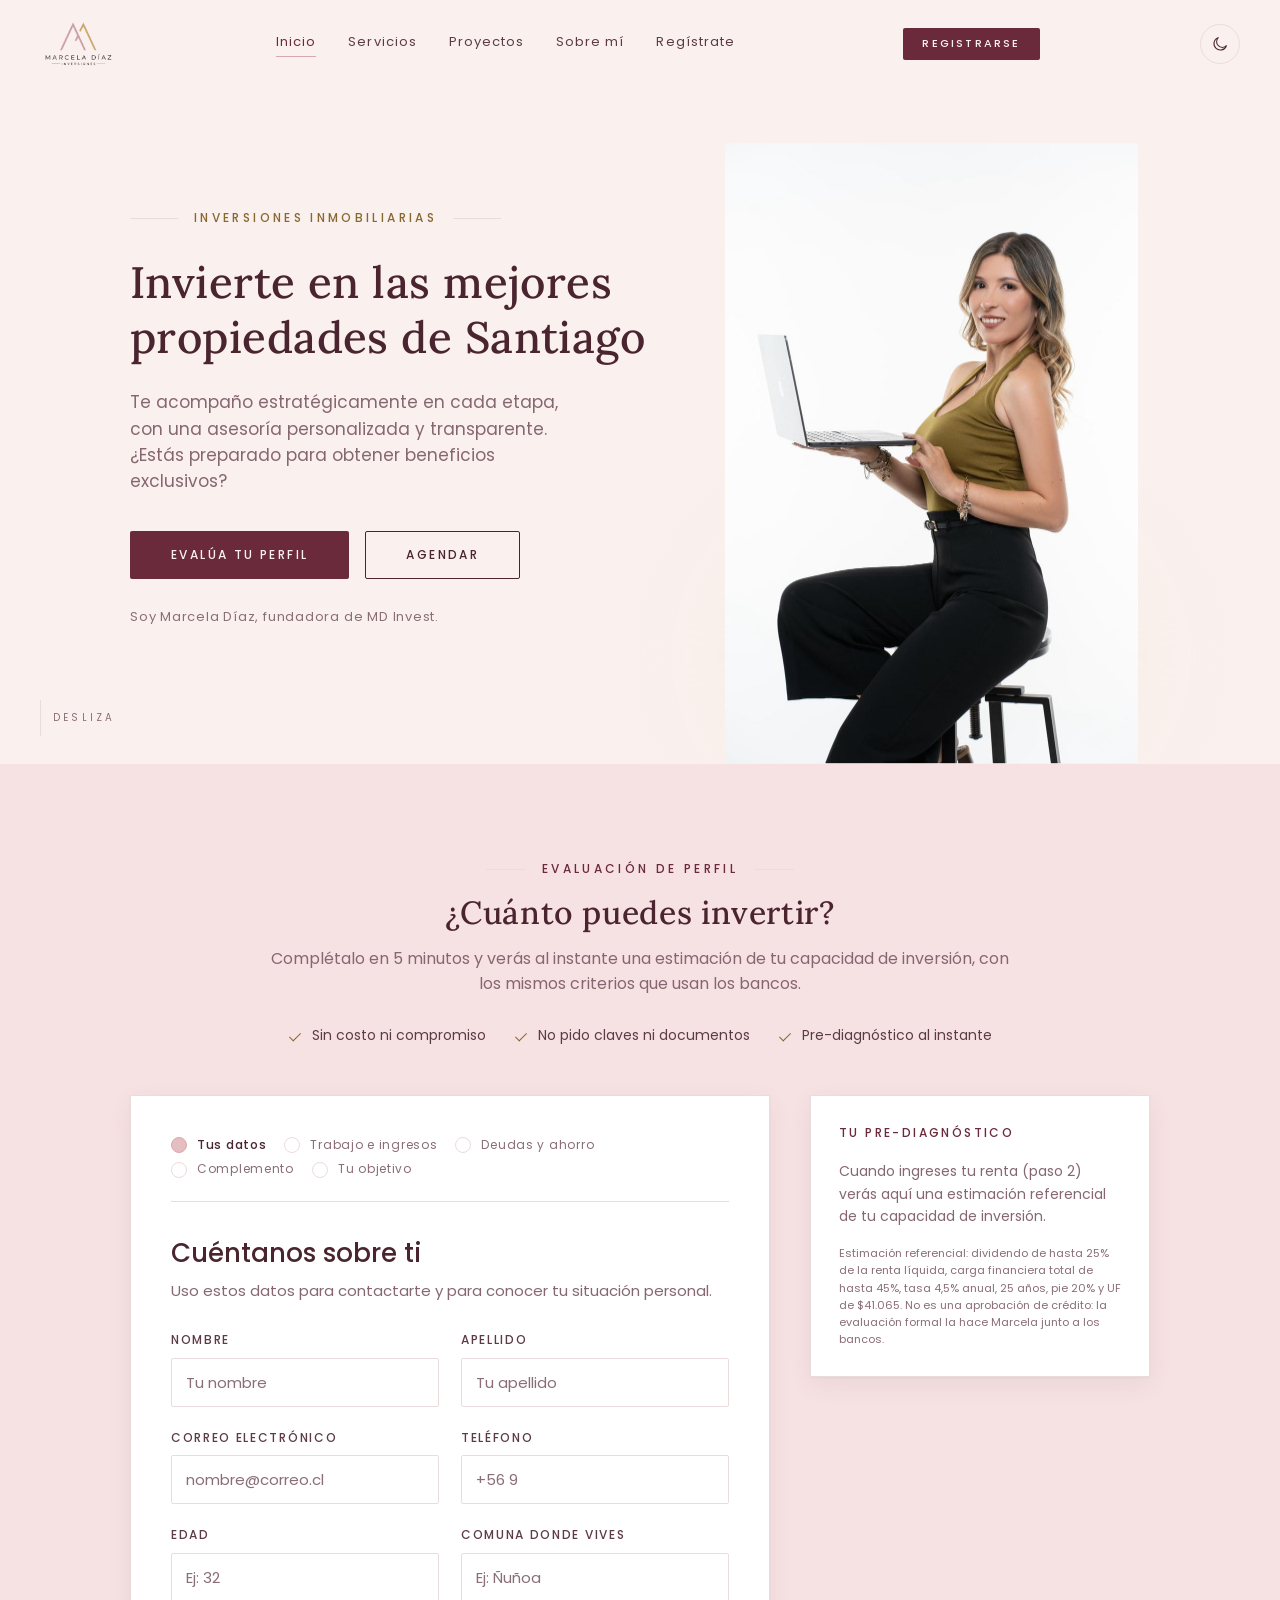
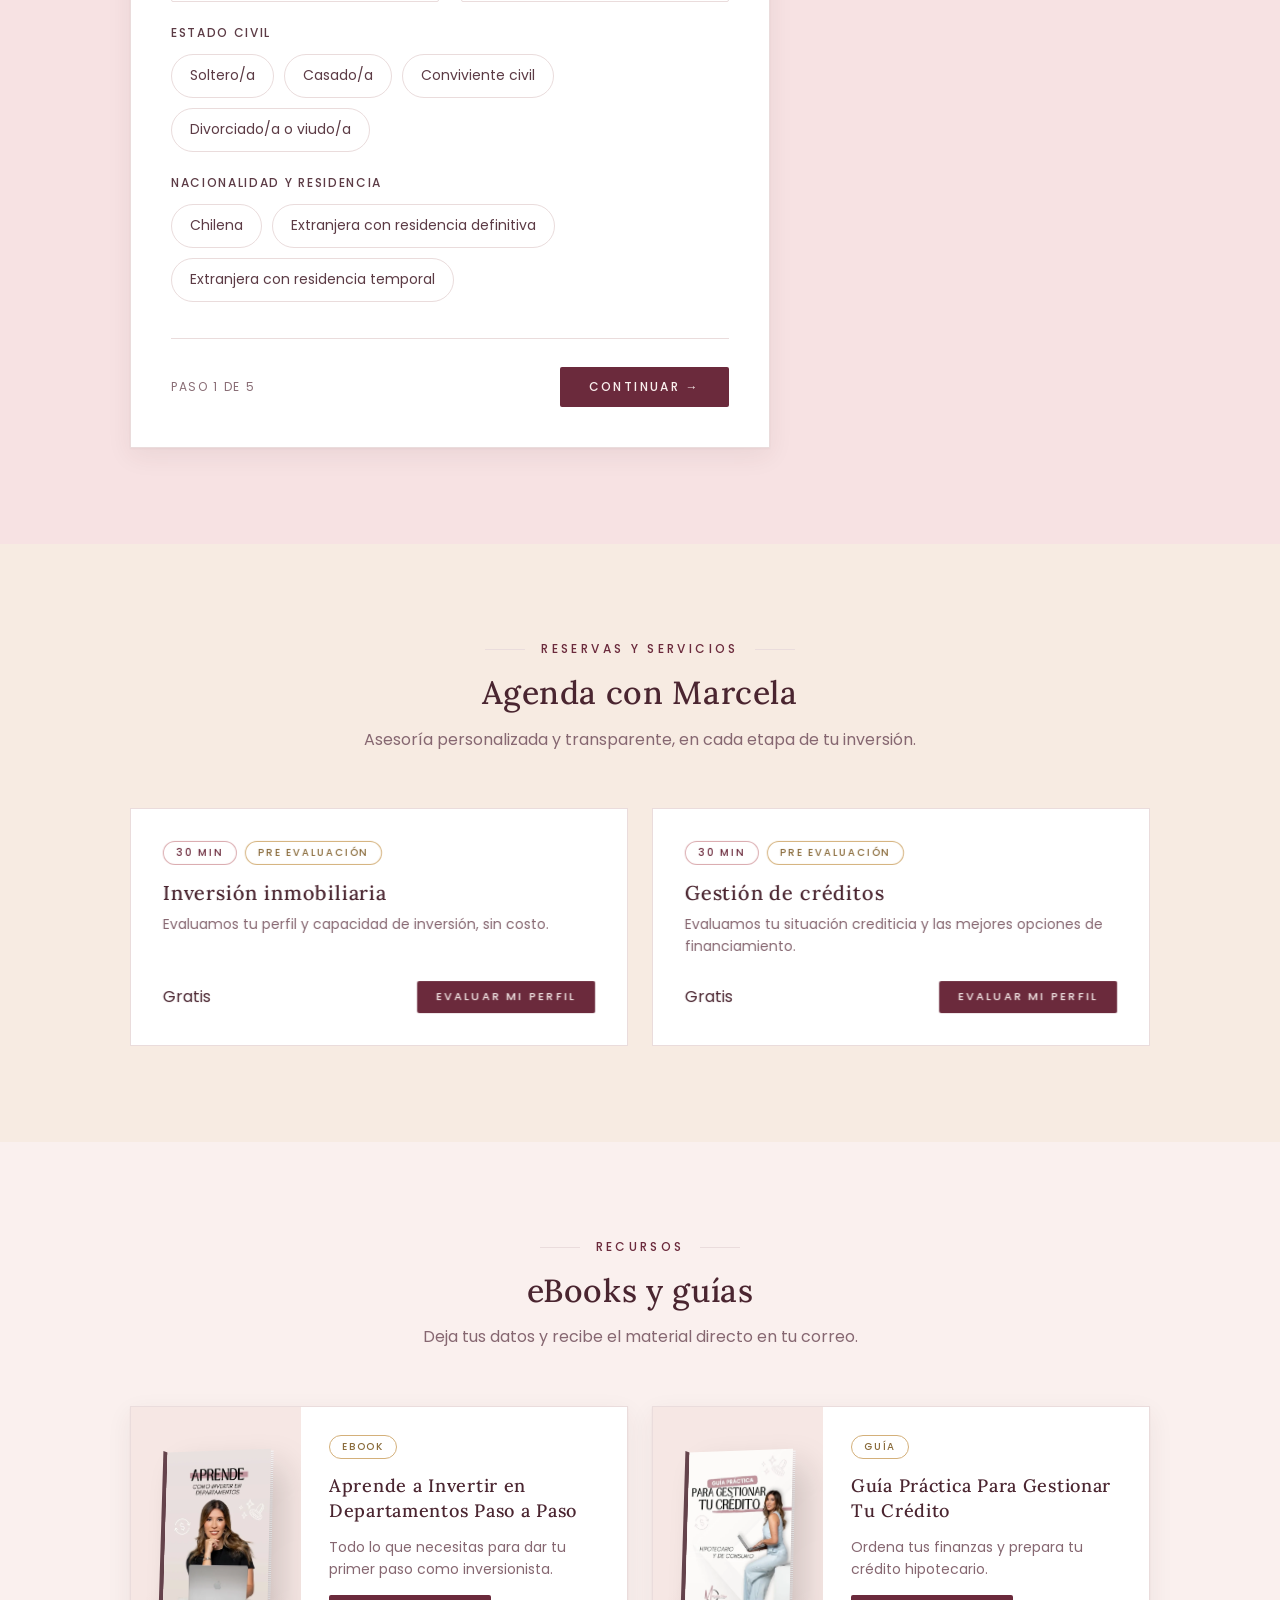
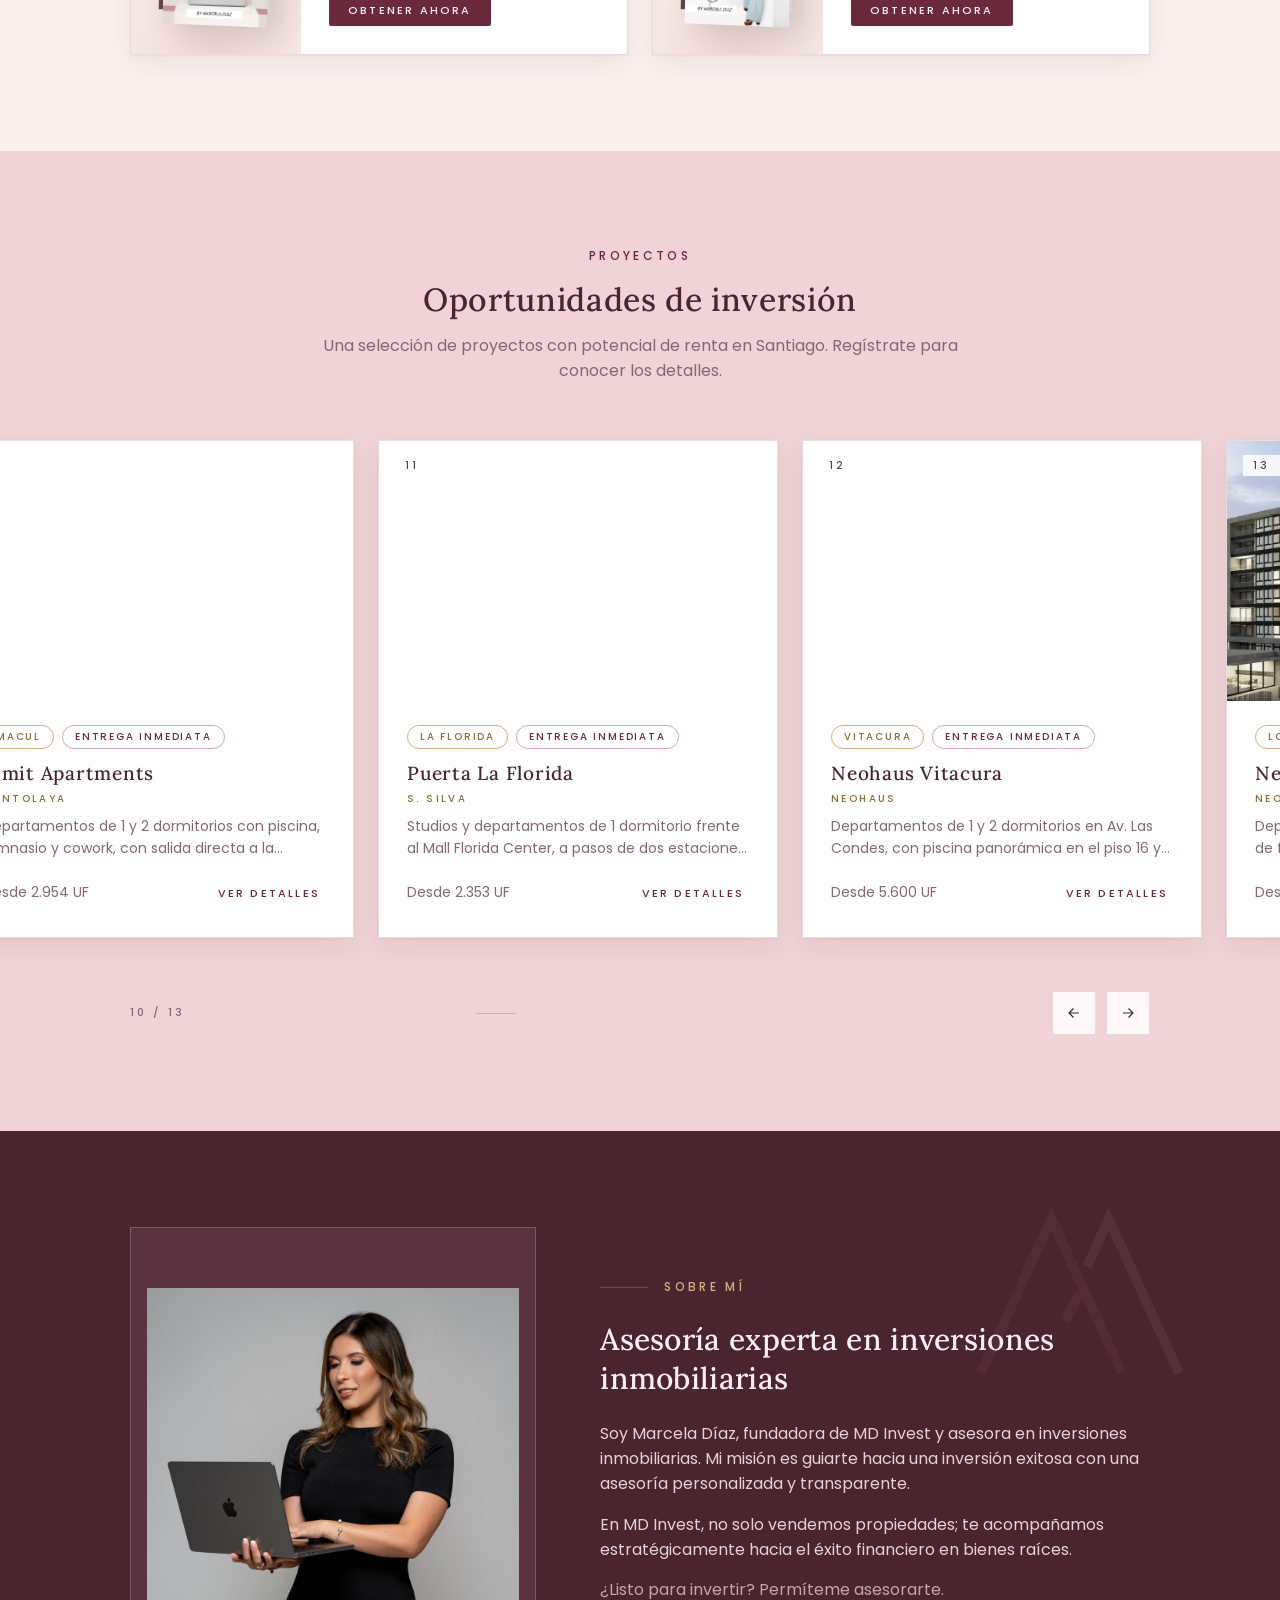
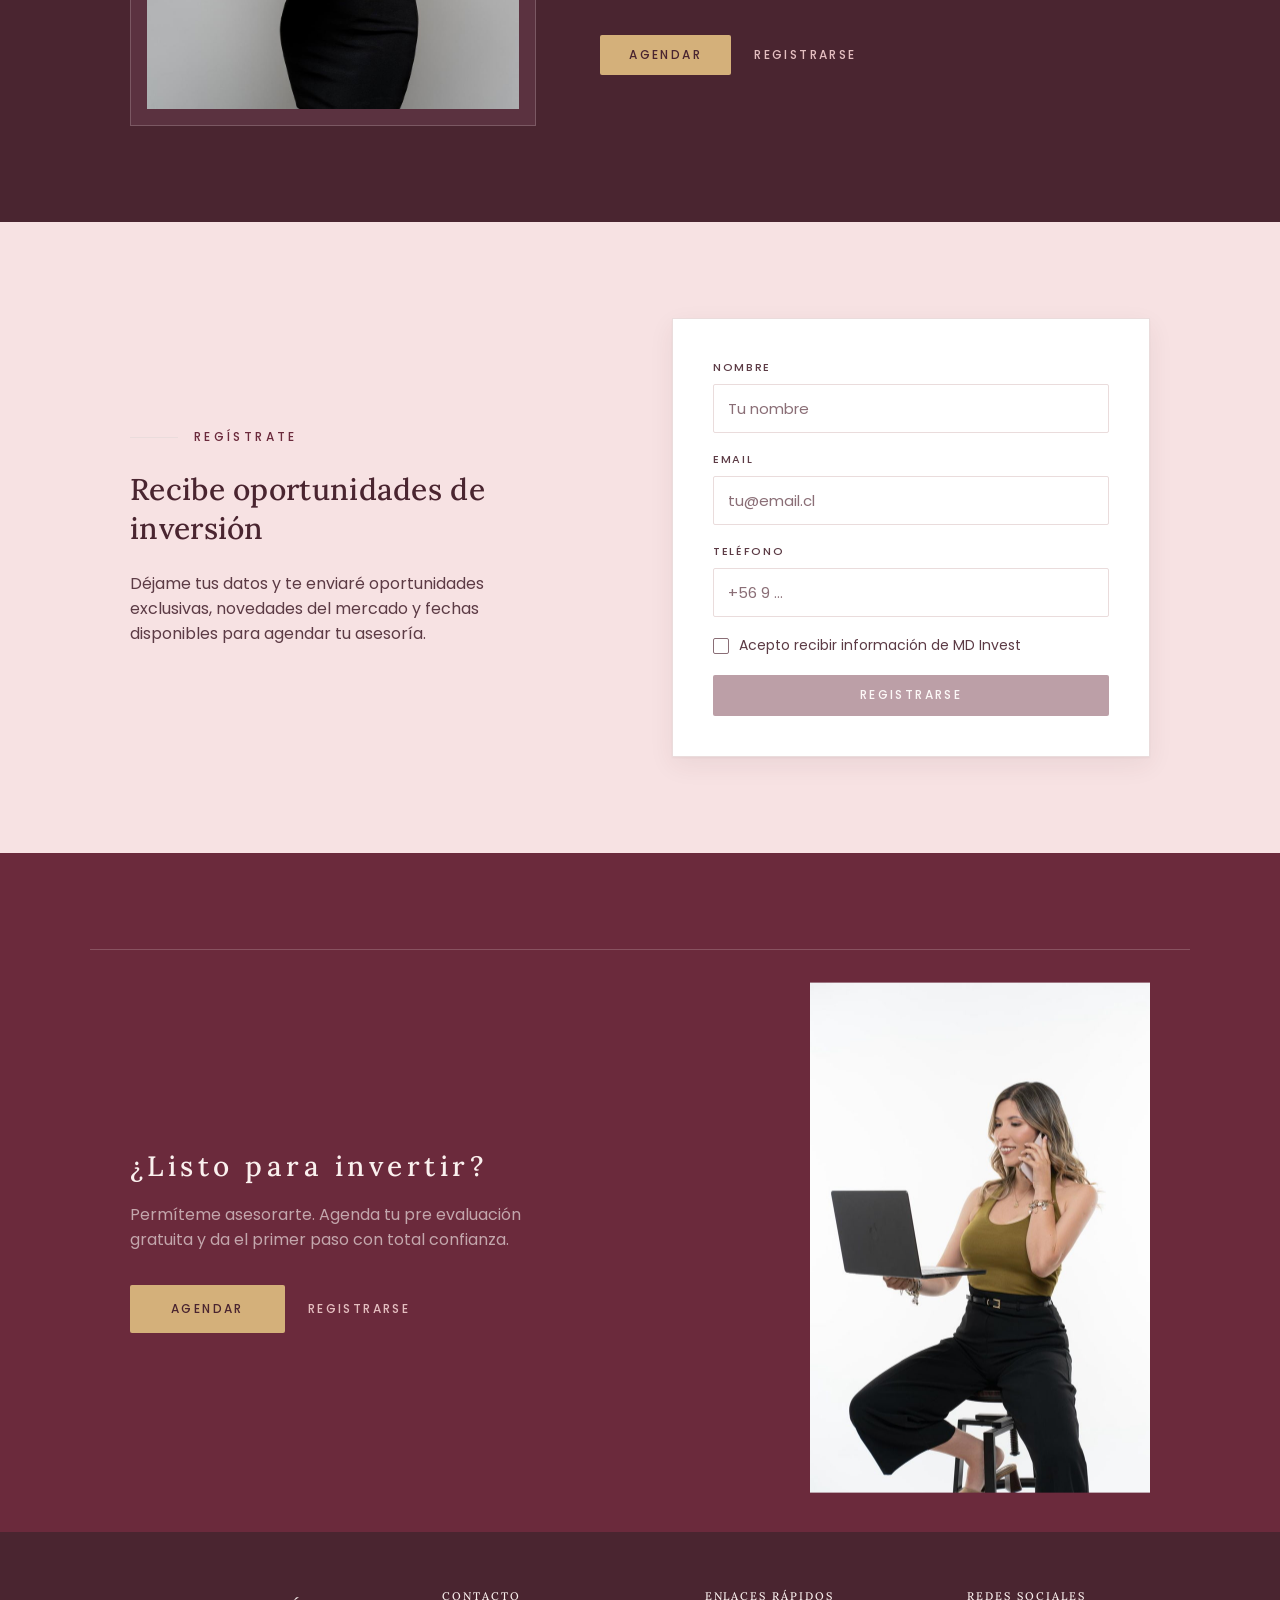
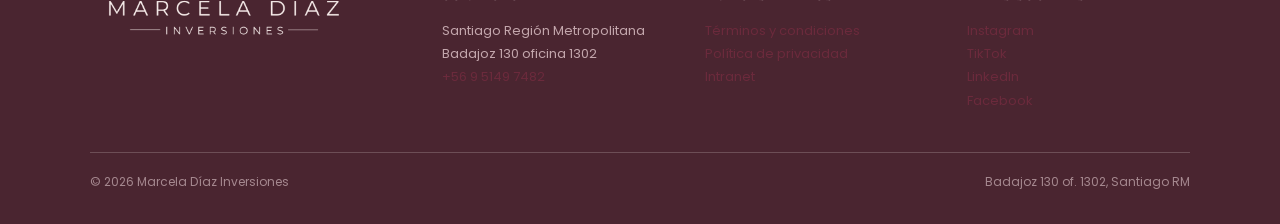
==== commit ee117a8c: "Leer el catálogo y recibir los formularios desde la base compartida con IMOBU - api/proyectos.mjs: e" ====
--- a/index.html
+++ b/index.html
@@ -406,7 +406,7 @@
     </div>
     <div>
       <h4>Enlaces rápidos</h4>
-      <div class="footer__col"><a href="#">Términos y condiciones</a><br><a href="#">Política de privacidad</a></div>
+      <div class="footer__col"><a href="#">Términos y condiciones</a><br><a href="#">Política de privacidad</a><br><a href="https://imobu.cl/intranet.html" rel="noopener" title="Acceso para el equipo">Intranet</a></div>
     </div>
     <div>
       <h4>Redes sociales</h4>
@@ -431,6 +431,7 @@
 <script type="text/javascript" id="hs-script-loader" async defer src="//js.hs-scripts.com/51801072.js"></script>
 
 <script src="js/projects.js" defer></script>
+<script src="/api/proyectos" defer></script>
 <script src="js/tema.js" defer></script>
 <script src="js/main.js" defer></script>
 <script src="js/evaluacion.js" defer></script>
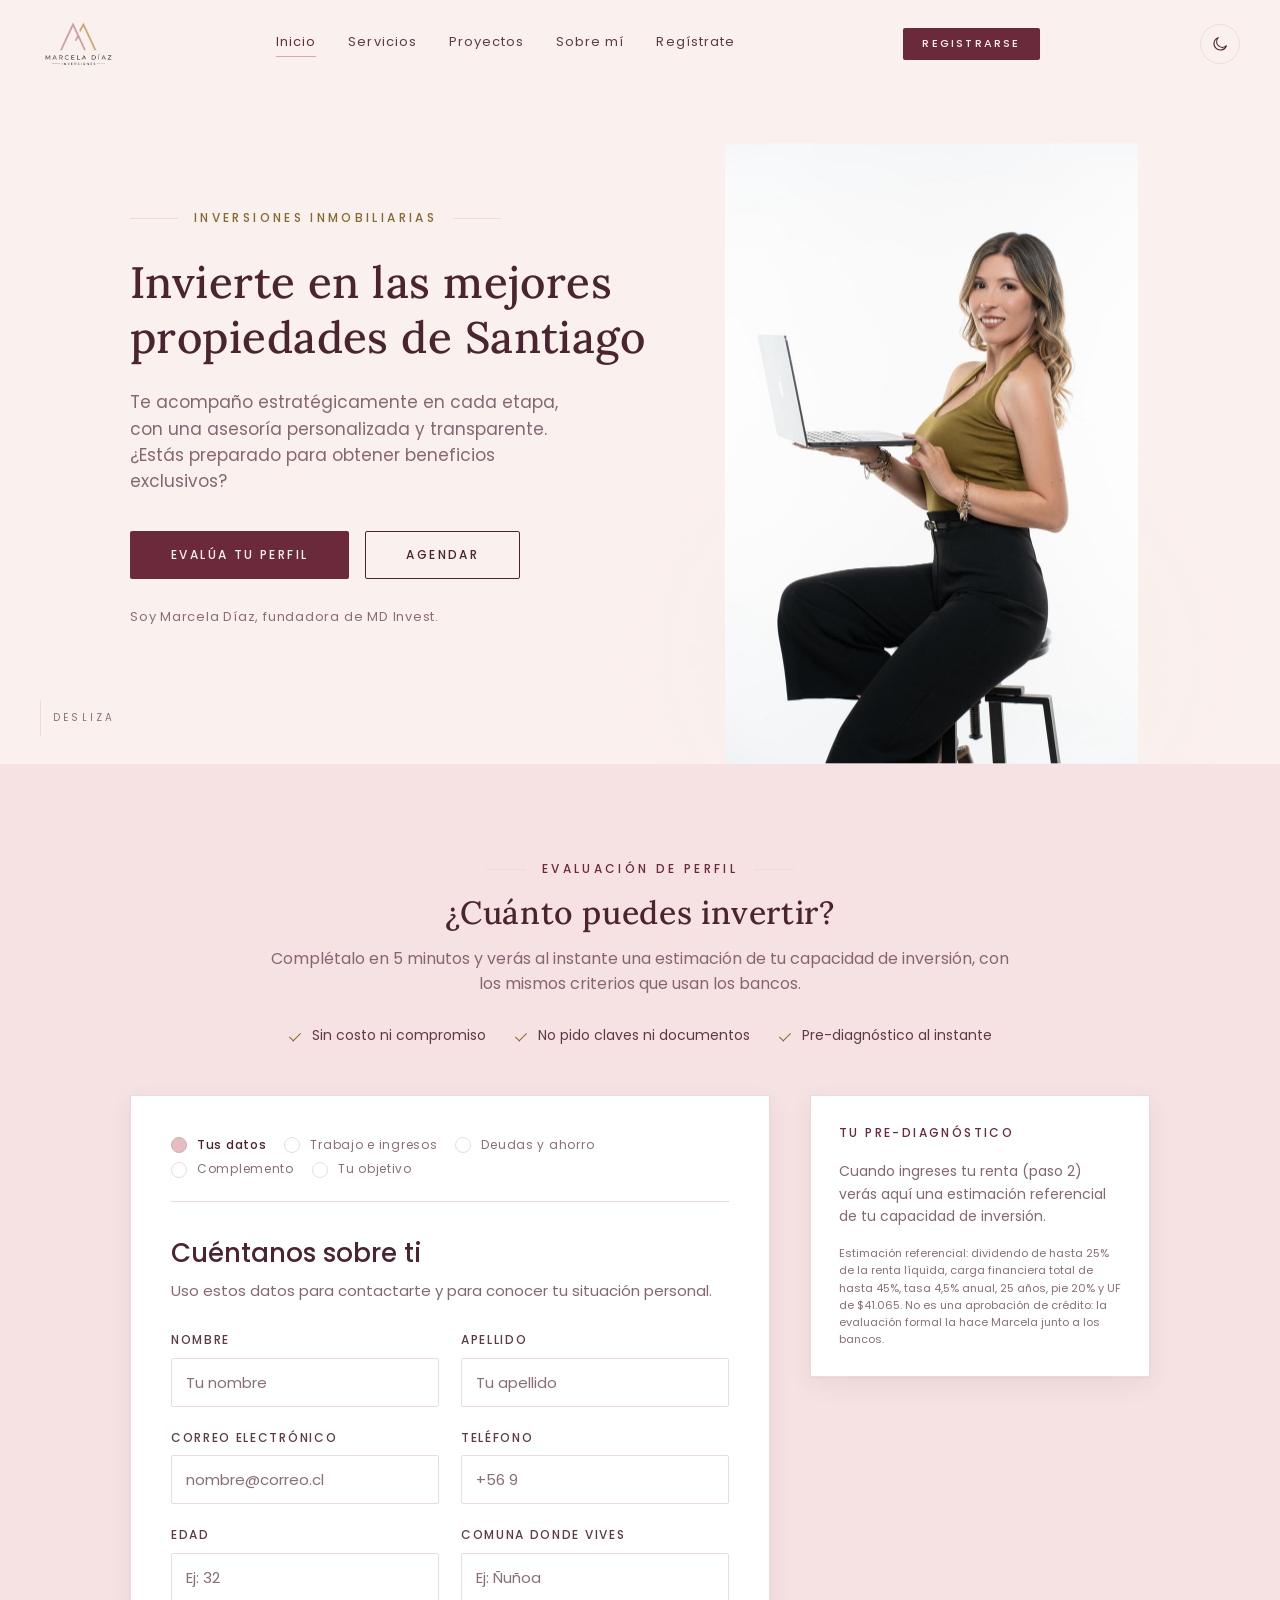
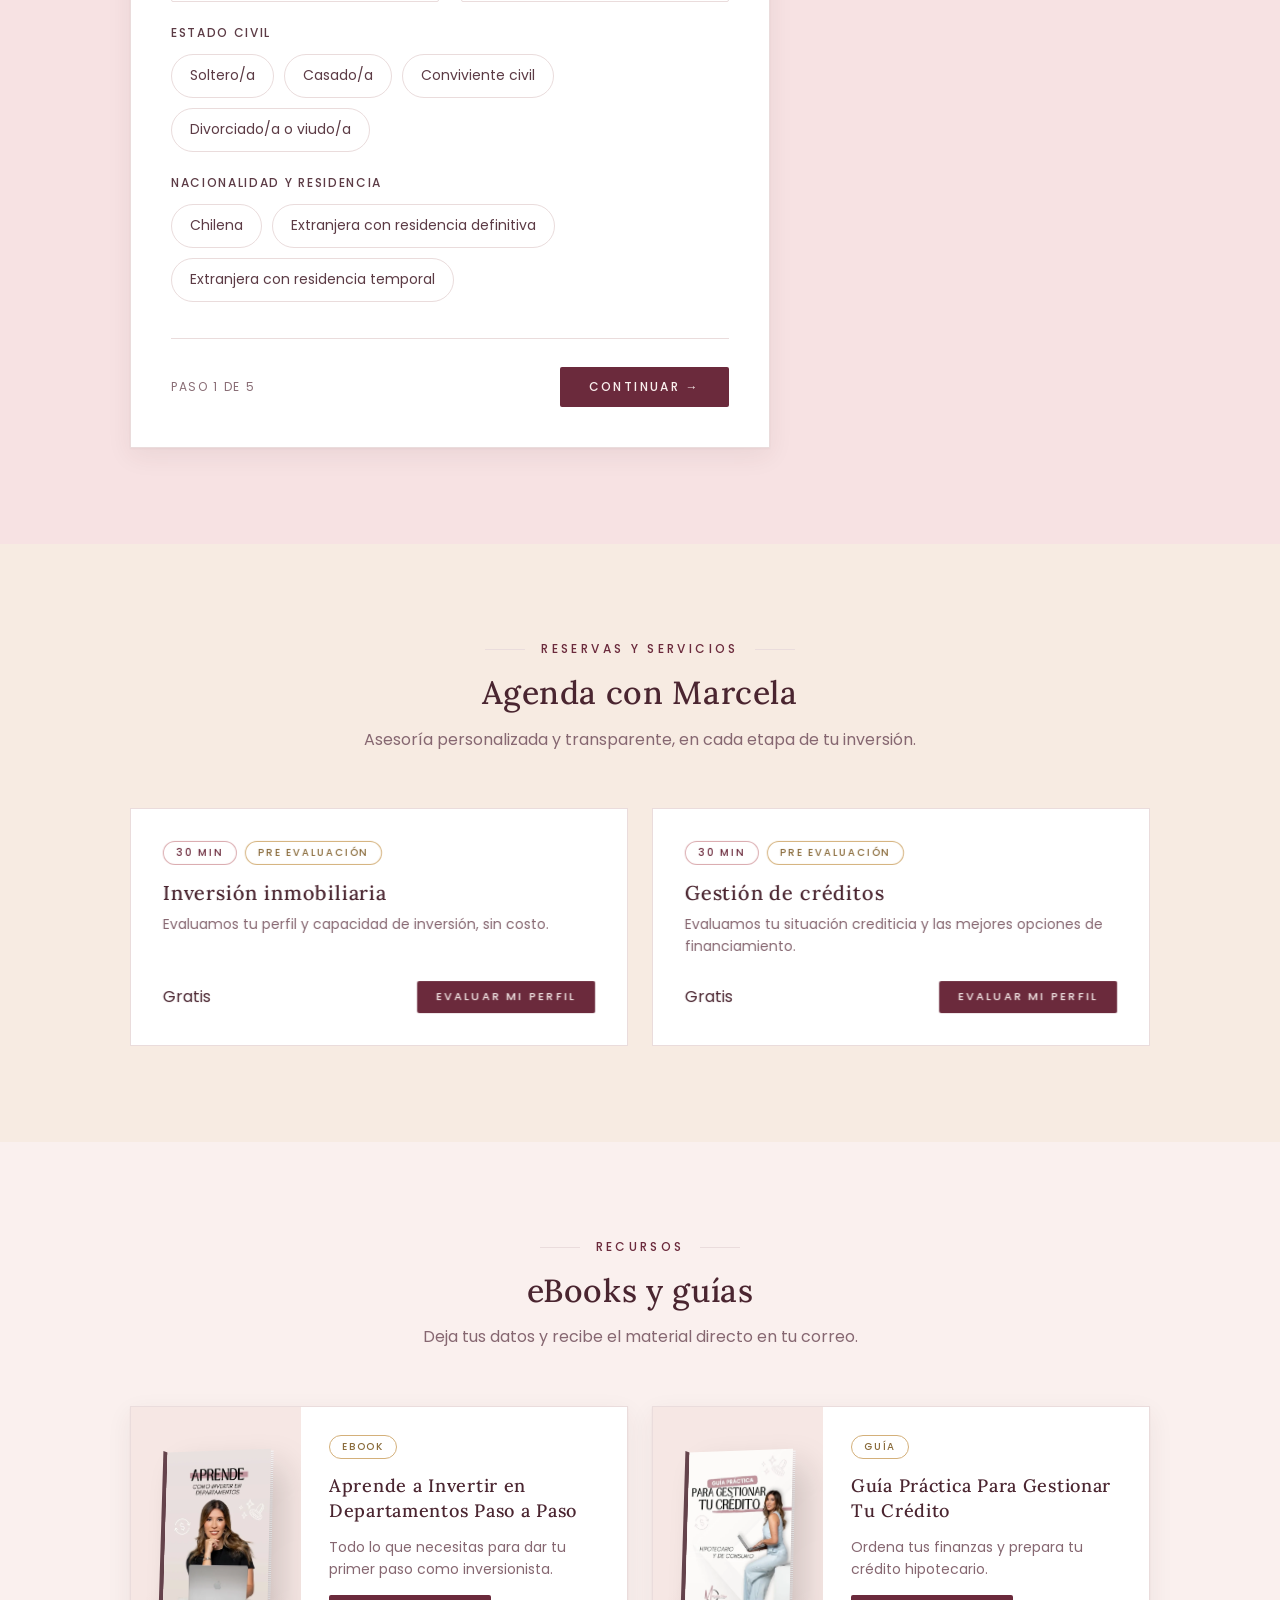
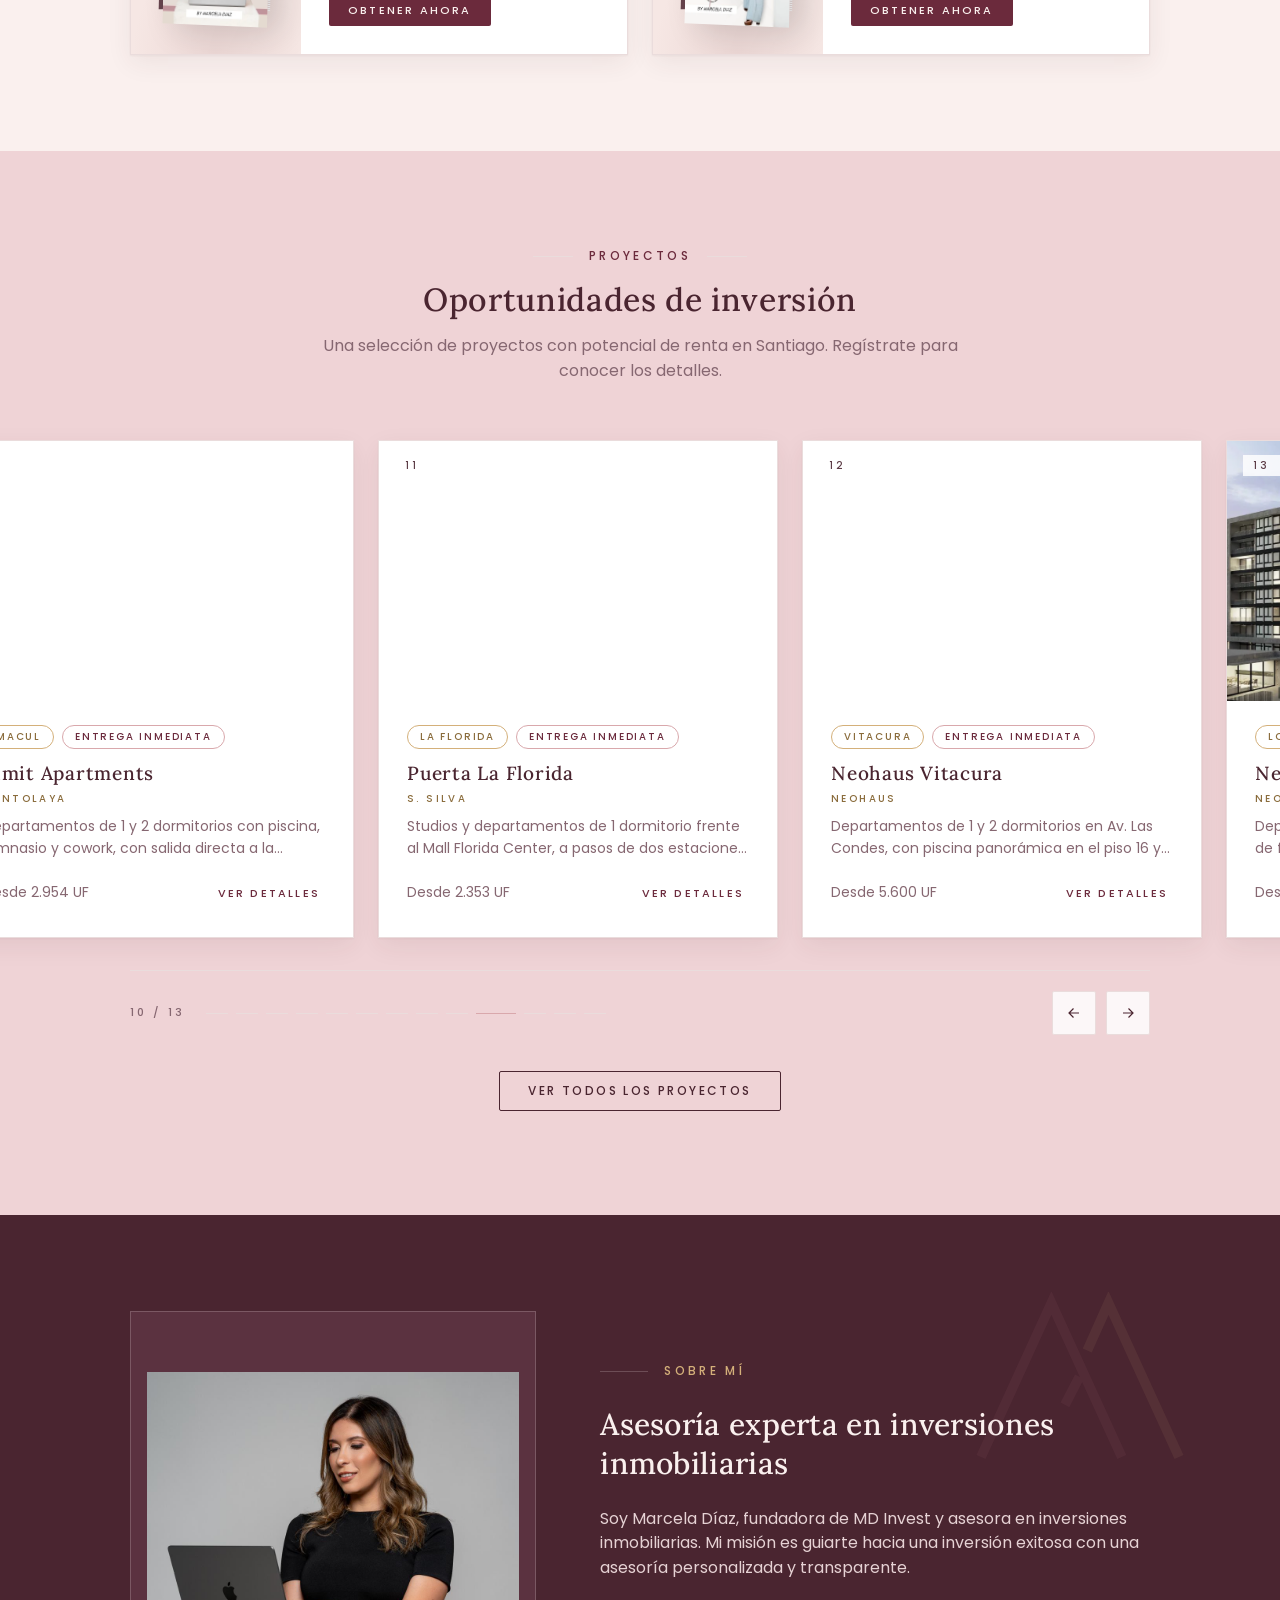
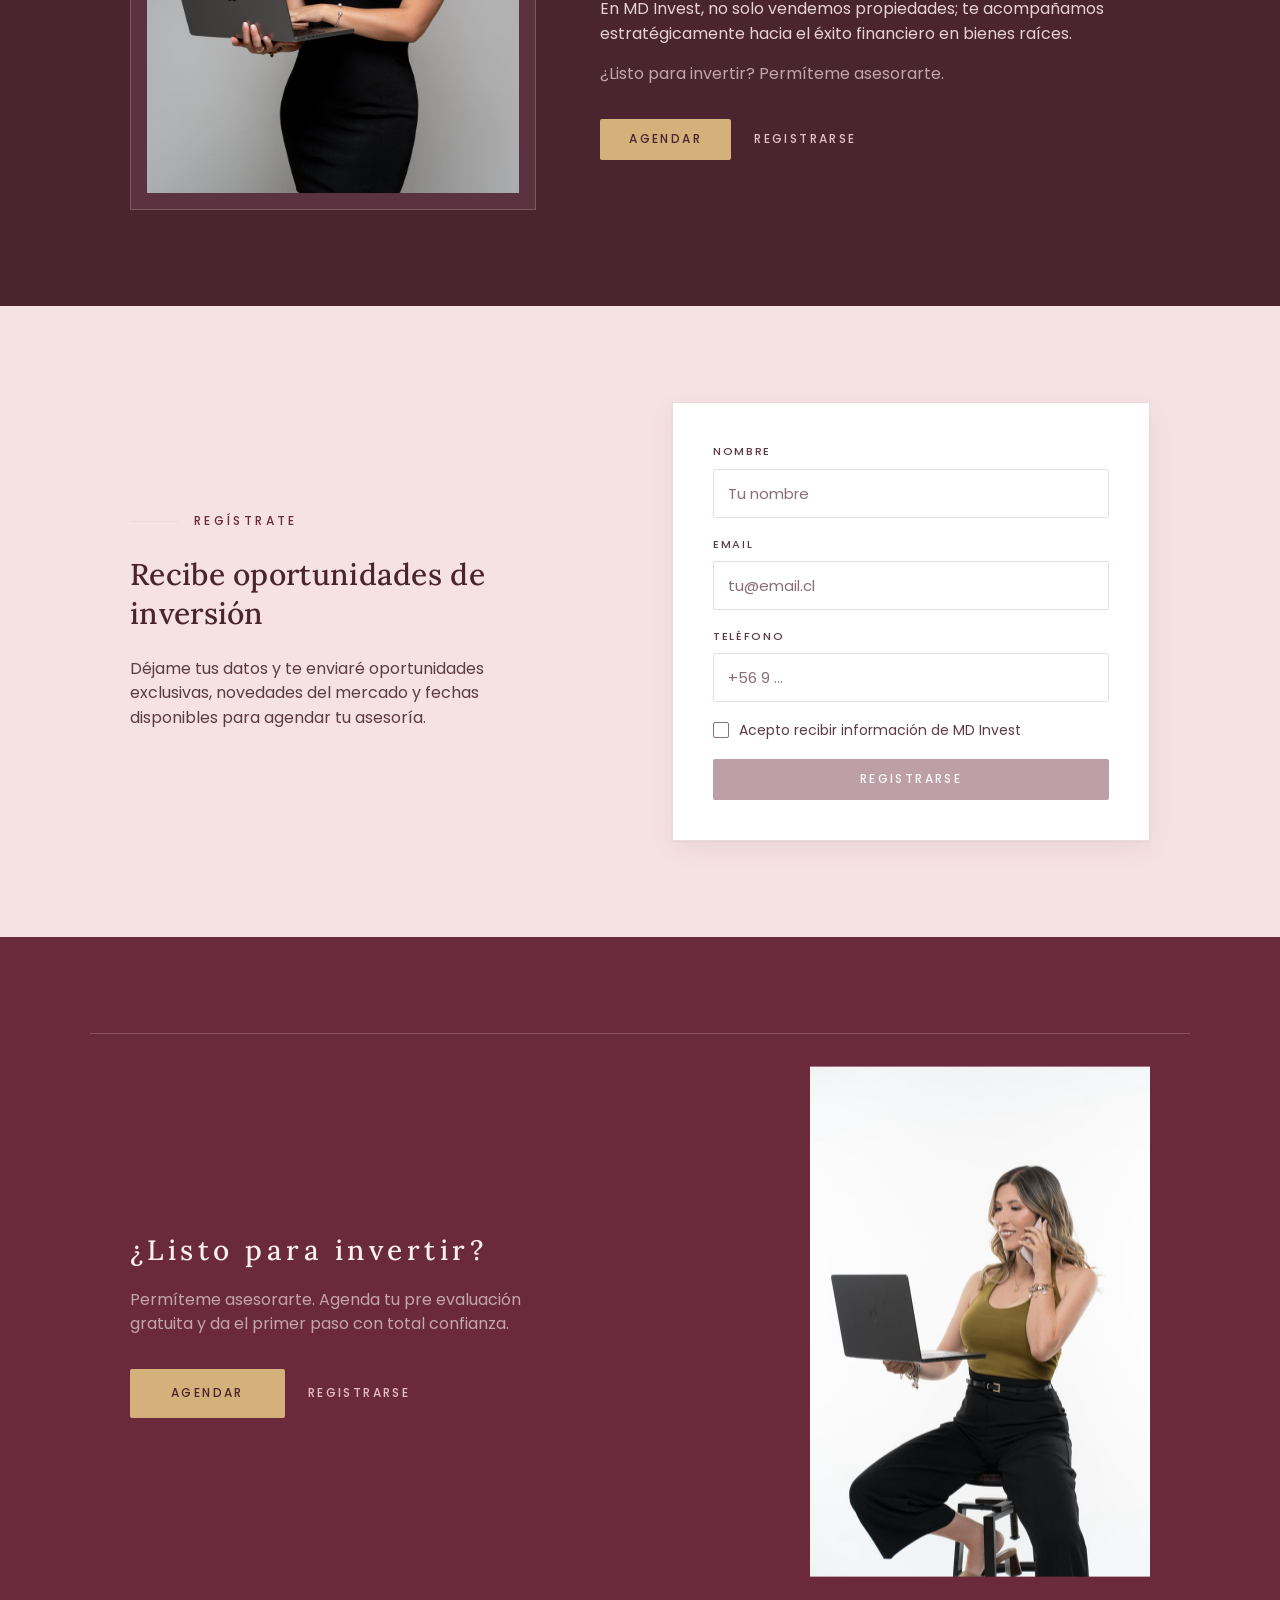
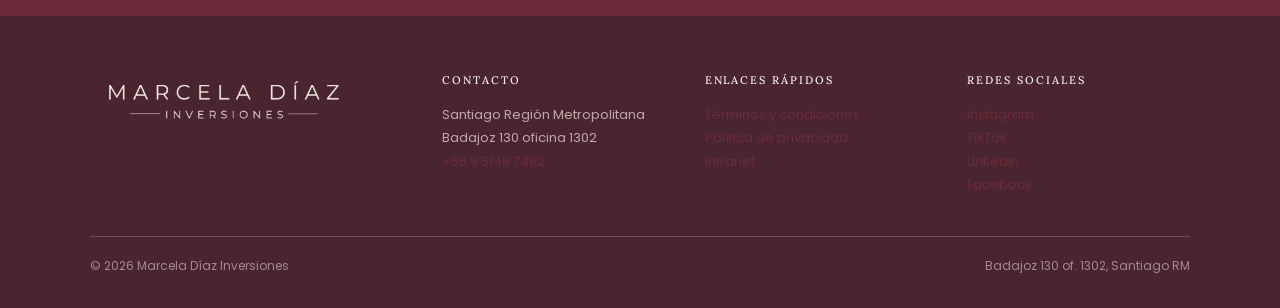
==== commit 583fb0da: "Catálogo con filtros en /proyectos y modal sin enlace a la inmobiliaria - proyectos.html + js/catalo" ====
--- a/index.html
+++ b/index.html
@@ -257,6 +257,7 @@
             </button>
           </div>
         </div>
+        <p class="carousel__todos" data-reveal="fade" style="--d:360"><a class="btn btn--outline" href="/proyectos">Ver todos los proyectos</a></p>
         <noscript>
           <p class="carousel__noscript">Activa JavaScript para ver los proyectos, o <a href="https://wa.me/56951497482" target="_blank" rel="noopener">escríbeme por WhatsApp</a> y te envío las fichas.</p>
         </noscript>
@@ -296,7 +297,6 @@
         <div class="modal__actions">
           <a class="btn" href="#registro" data-close>Quiero más información</a>
           <a class="btn btn--outline" id="modal-wa" href="https://wa.me/56951497482" target="_blank" rel="noopener">Conversemos</a>
-          <a class="btn btn--ghost" id="modal-link" href="#" target="_blank" rel="noopener" hidden>Ver ficha completa</a>
         </div>
       </div>
     </div>
@@ -433,6 +433,7 @@
 <script src="js/projects.js" defer></script>
 <script src="/api/proyectos" defer></script>
 <script src="js/tema.js" defer></script>
+<script src="js/modal.js" defer></script>
 <script src="js/main.js" defer></script>
 <script src="js/evaluacion.js" defer></script>
 
--- a/css/styles.css
+++ b/css/styles.css
@@ -1042,3 +1042,6 @@
     --photo-filter:brightness(.92) contrast(1.02);
     color-scheme:dark;
 }
+
+/* Botón "ver todos los proyectos" bajo el carrusel: lleva al catálogo con filtros (/proyectos) */
+.carousel__todos{text-align:center;margin-top:36px}
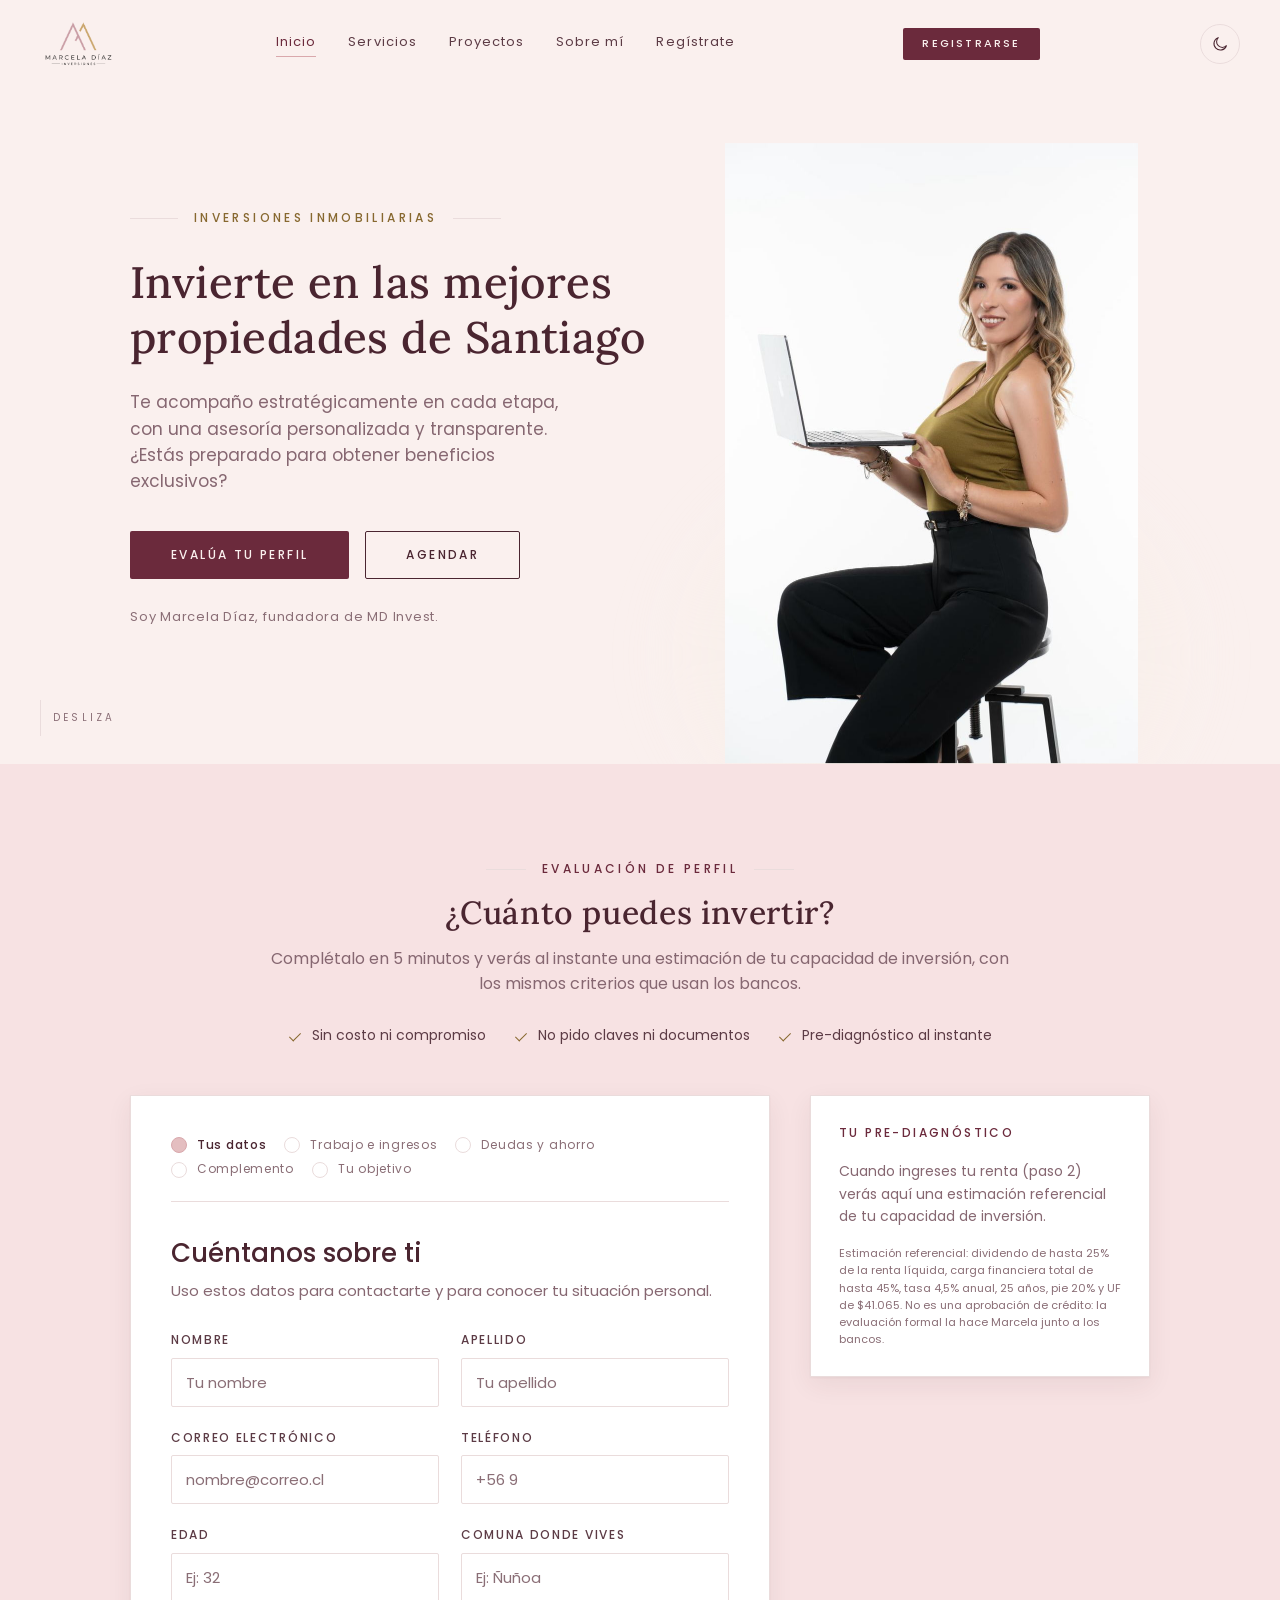
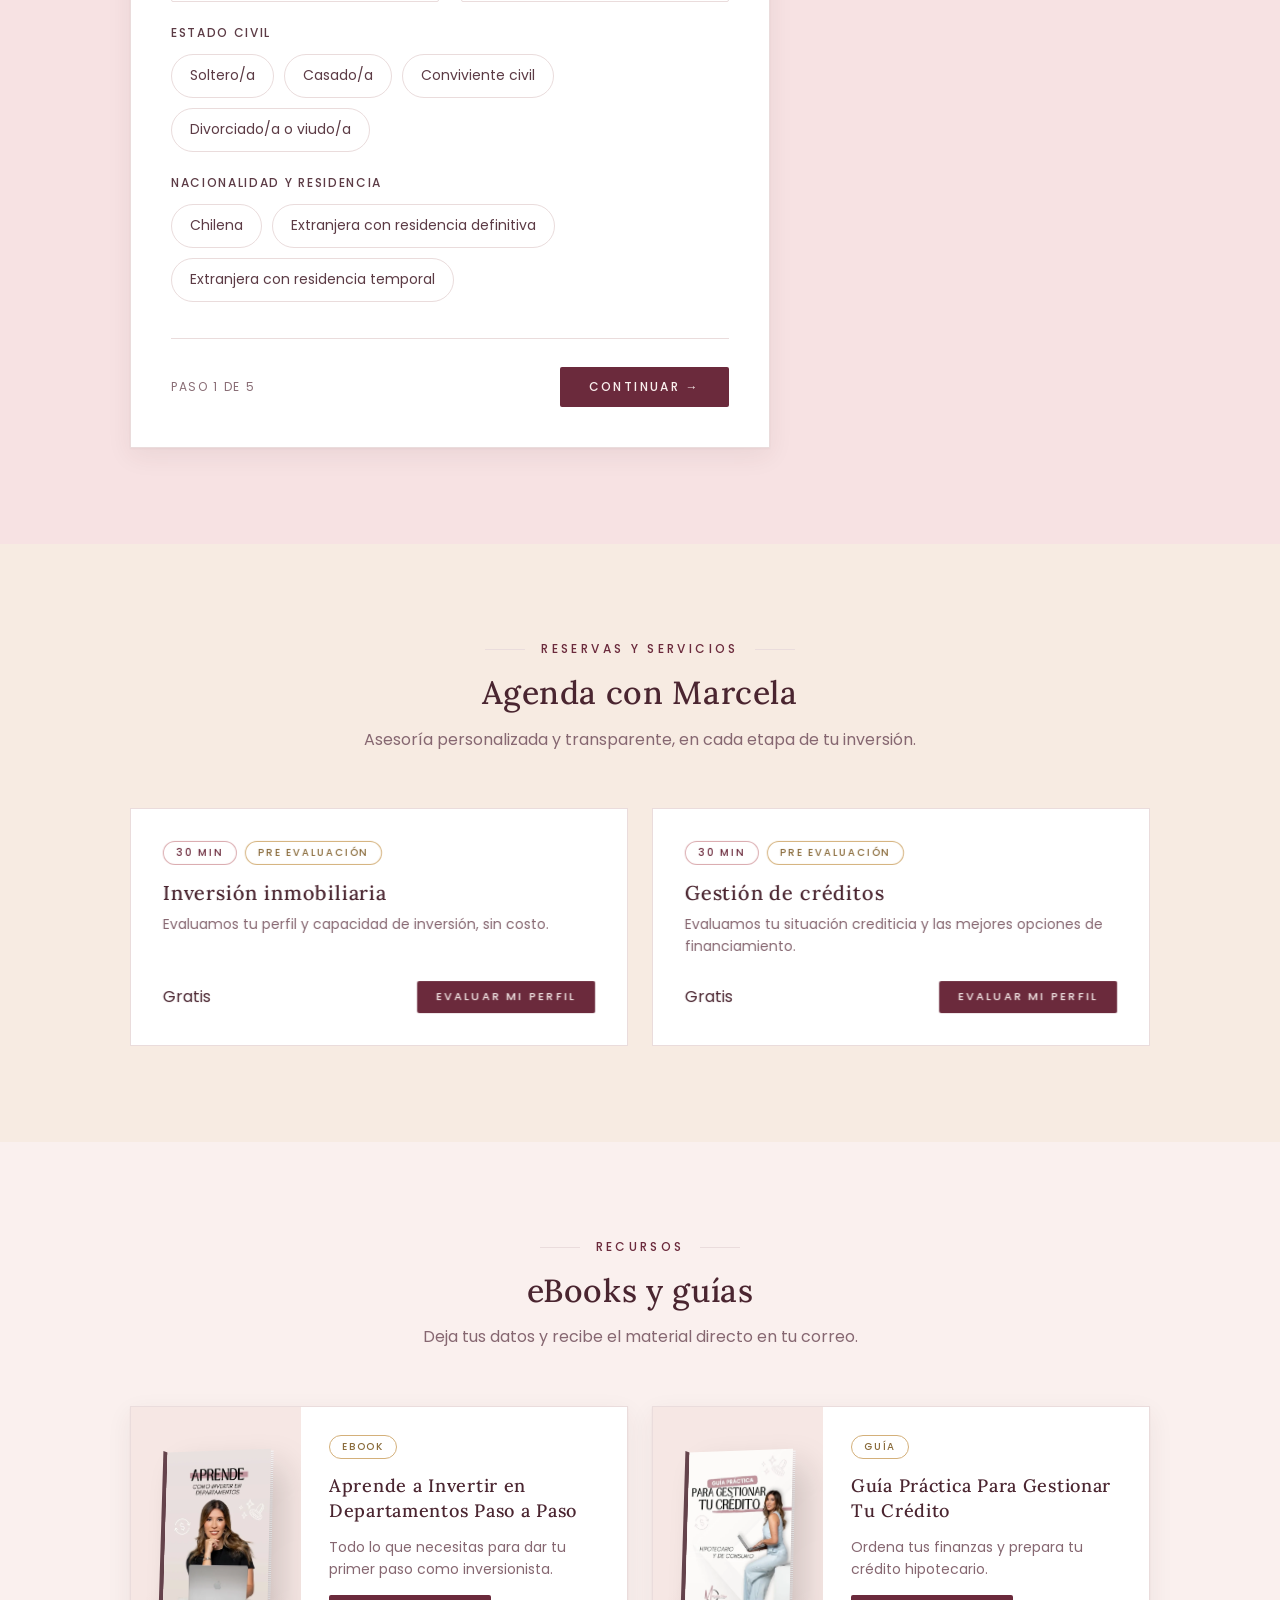
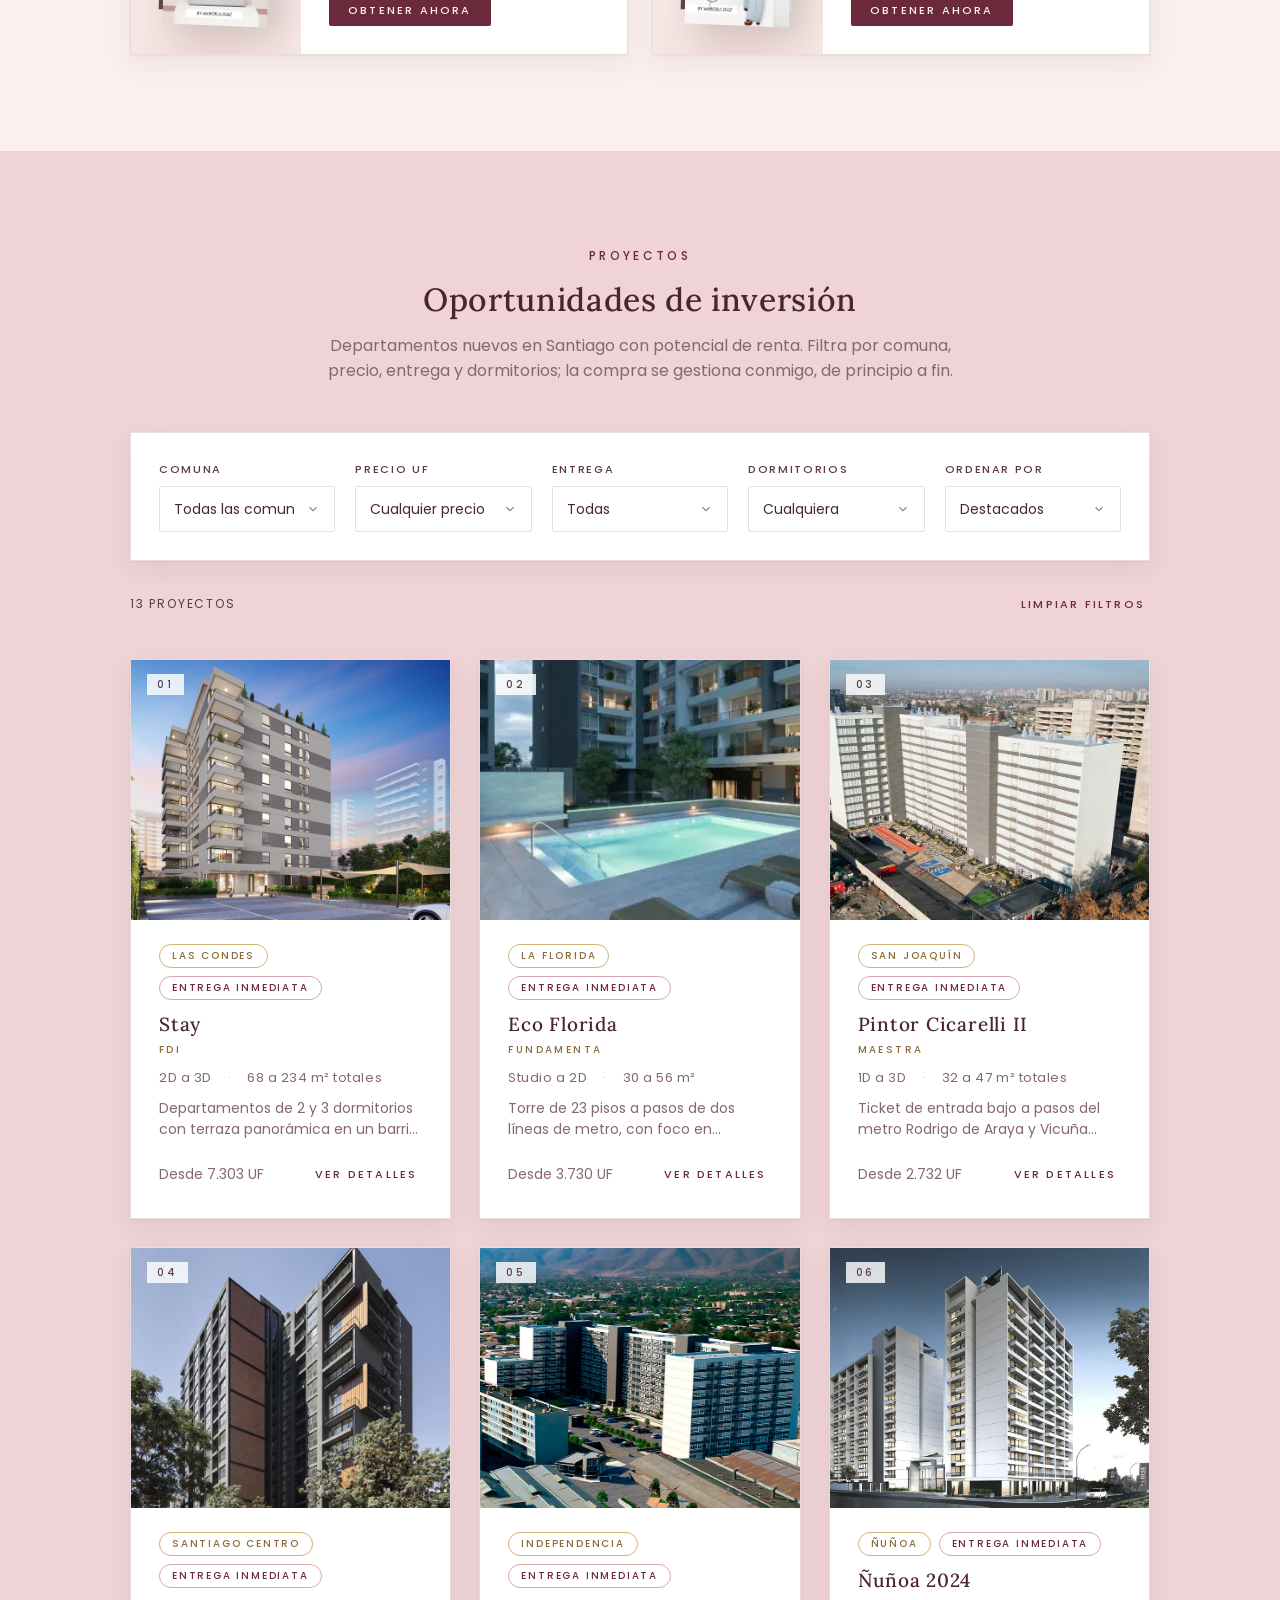
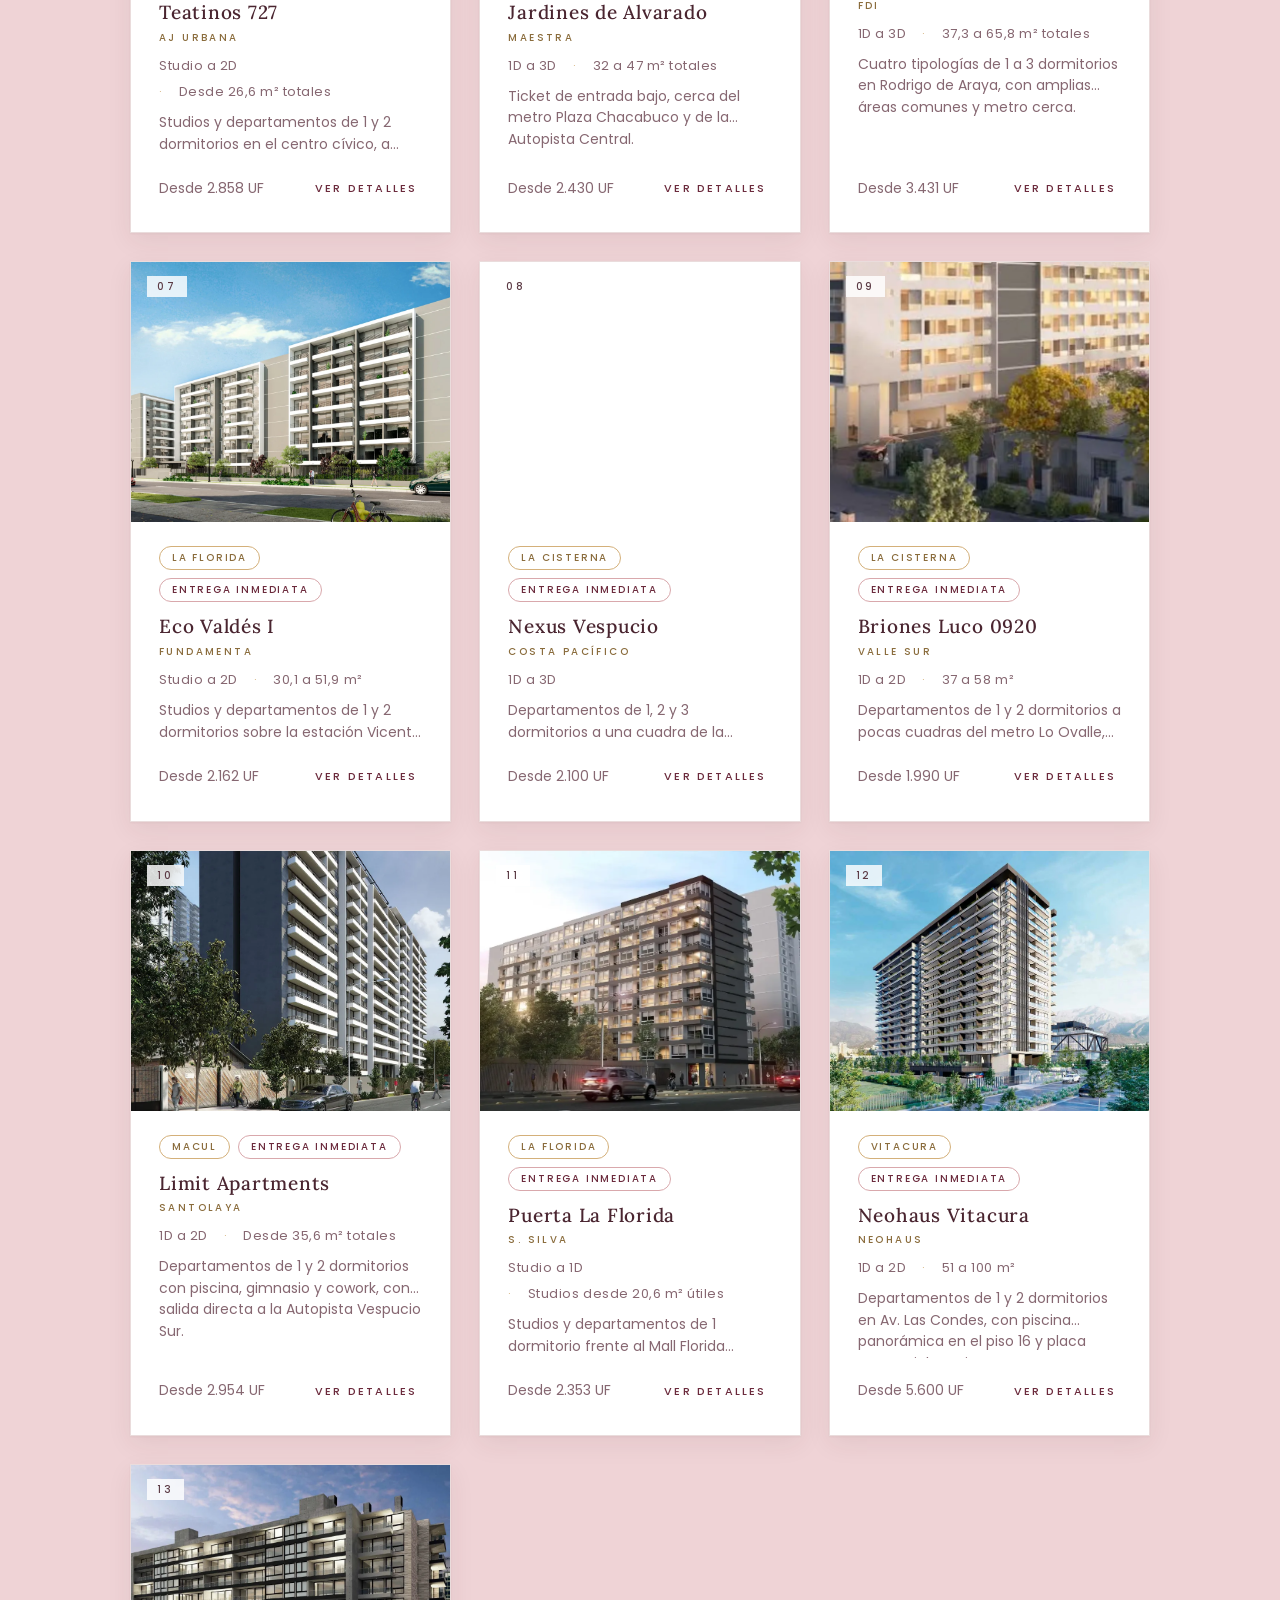
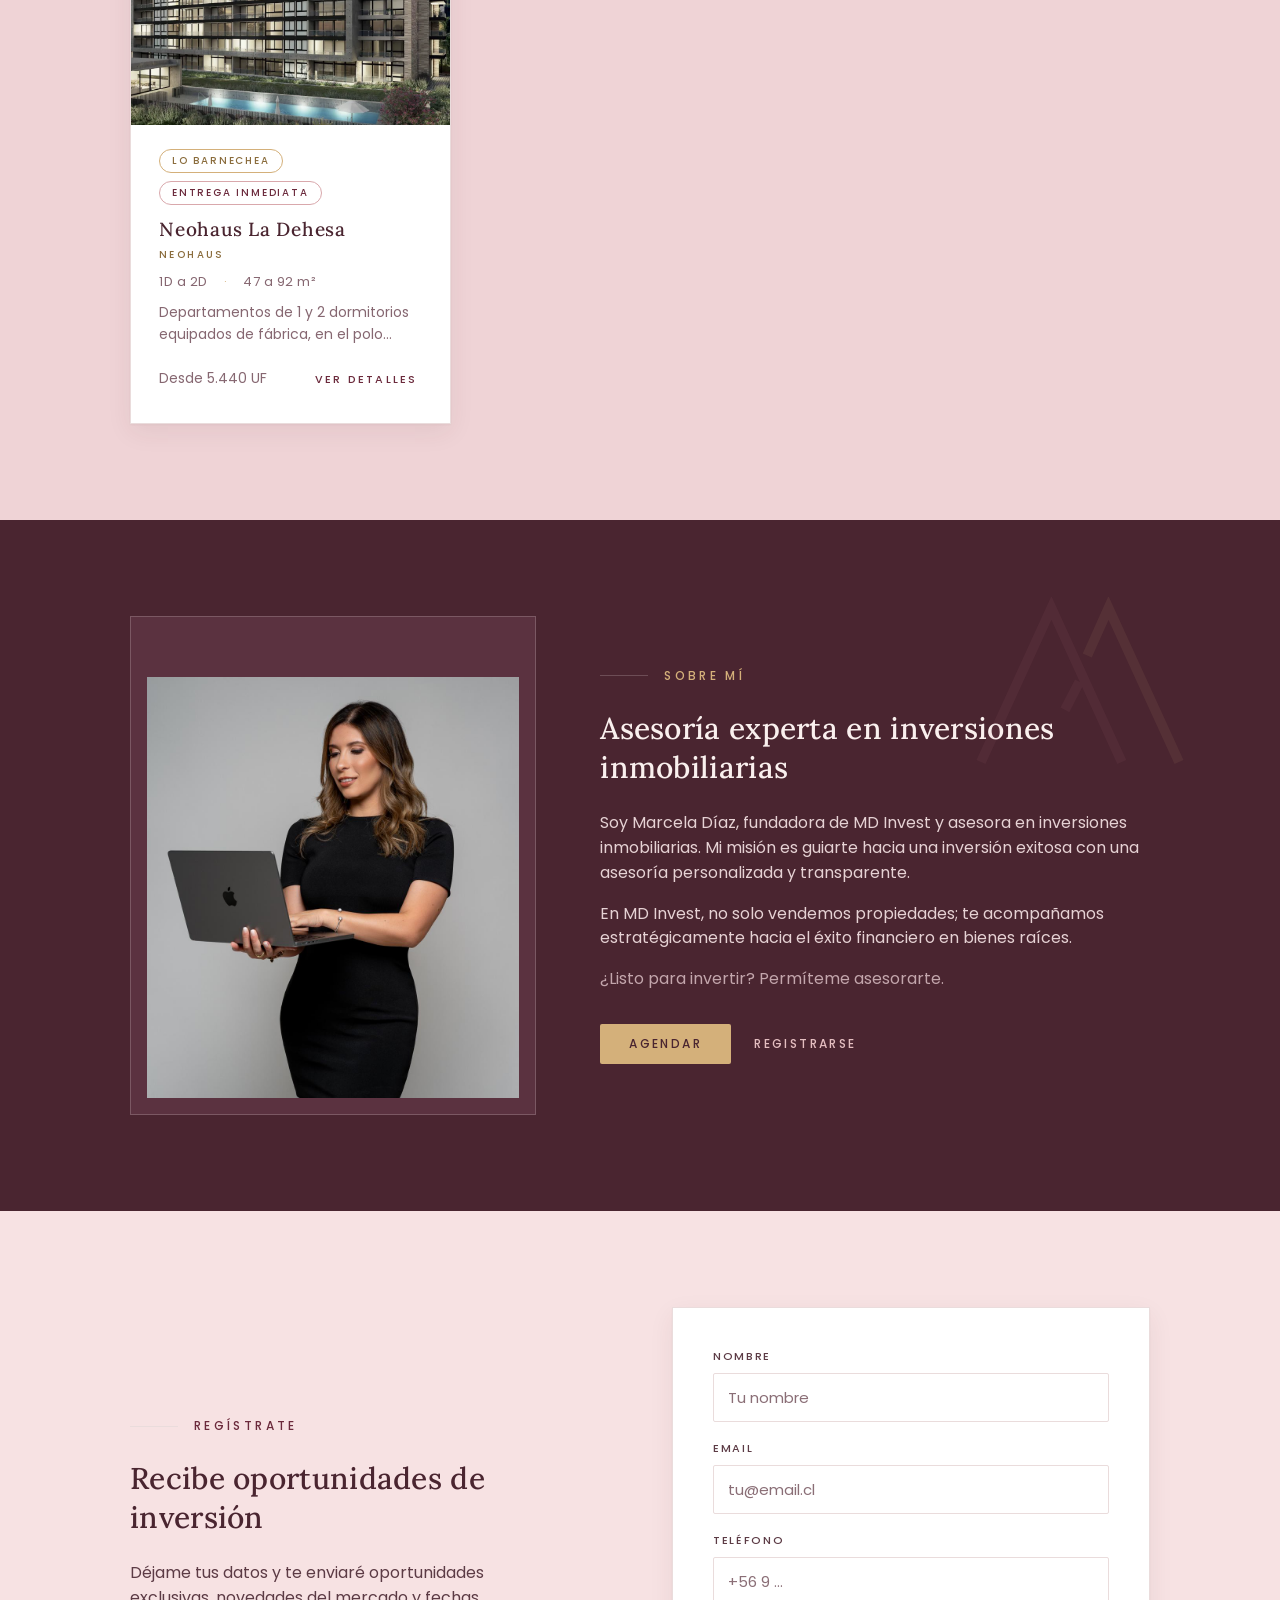
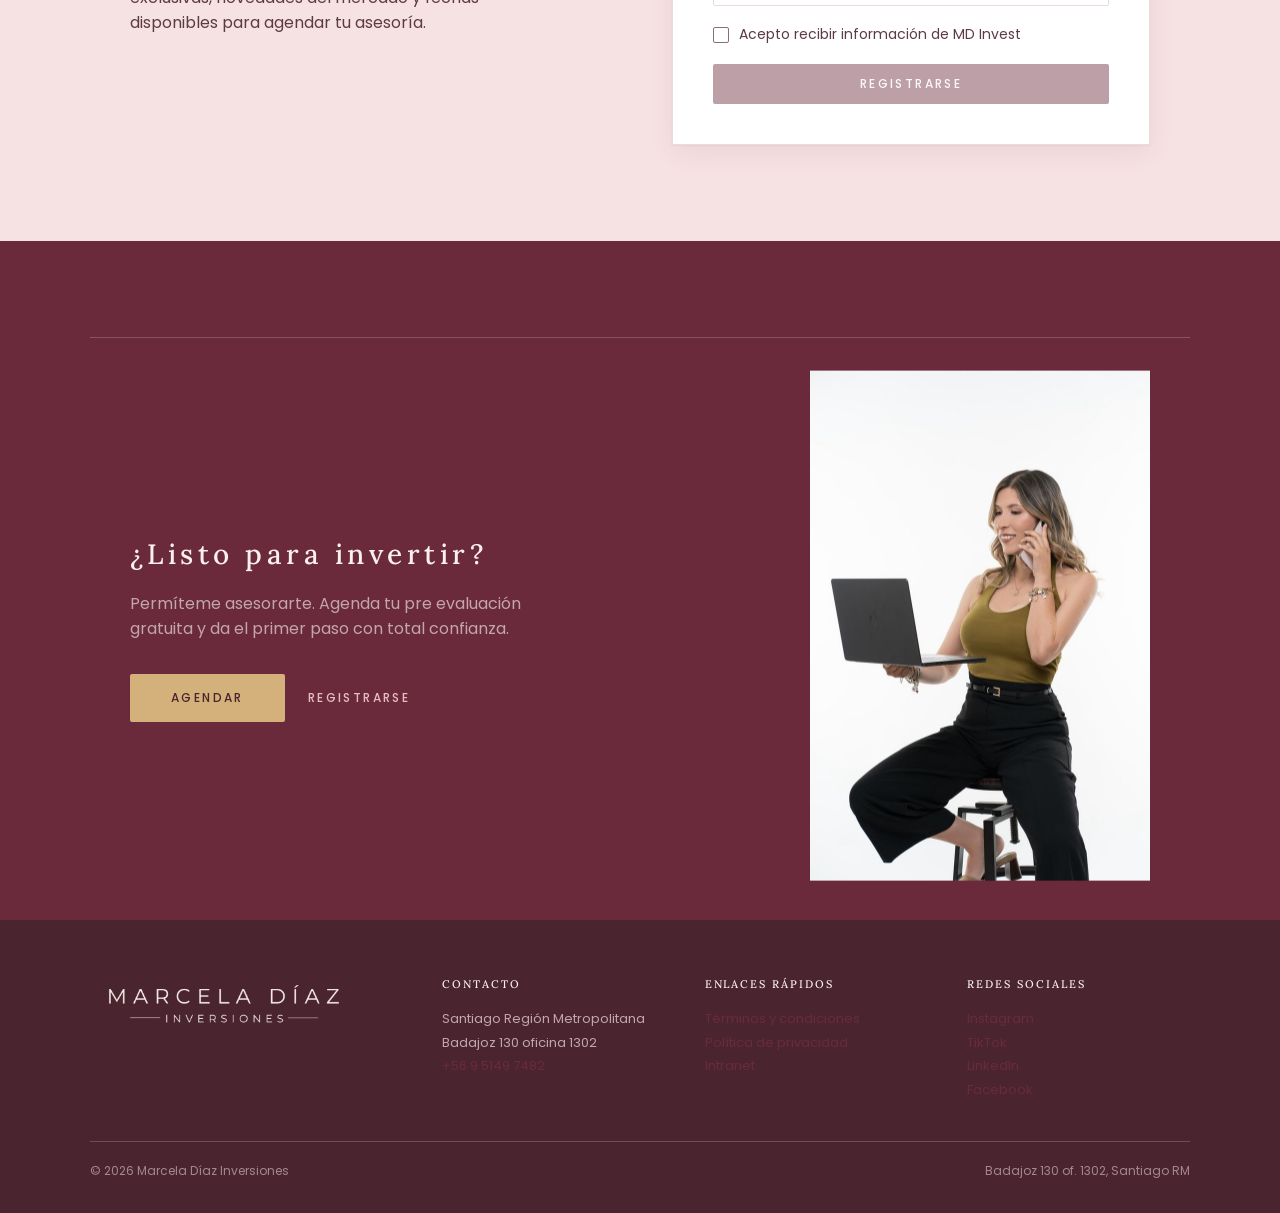
==== commit f0237f84: "El catálogo con filtros vive en la portada, no en una página aparte La sección Proyectos de la porta" ====
--- a/index.html
+++ b/index.html
@@ -230,7 +230,7 @@
     </div>
   </section>
 
-  <!-- Proyectos: las tarjetas se dibujan desde js/projects.js -->
+  <!-- Proyectos: catálogo con filtros (js/catalogo.js) sobre window.MD_PROJECTS (base compartida vía /api/proyectos) -->
   <section id="proyectos" class="section bg-rose">
     <div class="container">
       <div class="section-title" data-reveal>
@@ -238,30 +238,65 @@
           <span class="kicker__line"></span><span>Proyectos</span><span class="kicker__line"></span>
         </div>
         <h2>Oportunidades de inversión</h2>
-        <p>Una selección de proyectos con potencial de renta en Santiago. Regístrate para conocer los detalles.</p>
-      </div>
-
-      <div class="carousel" id="proyectos-carousel">
-        <div class="carousel__track" id="proyectos-track" role="list" aria-label="Proyectos" tabindex="0"></div>
-        <div class="carousel__bar" data-reveal="fade" style="--d:300">
-          <div class="carousel__meta">
-            <span class="carousel__count" id="proyectos-count" aria-live="polite">01 / 01</span>
-            <div class="carousel__dots" id="proyectos-dots" aria-label="Ir al proyecto"></div>
-          </div>
-          <div class="carousel__nav">
-            <button class="carousel__btn" type="button" data-dir="-1" aria-label="Proyecto anterior" aria-controls="proyectos-track">
-              <svg viewBox="0 0 16 16" fill="none" stroke="currentColor" stroke-width="1.2" aria-hidden="true"><path d="M13 8H3M7.5 3.5L3 8l4.5 4.5"/></svg>
-            </button>
-            <button class="carousel__btn" type="button" data-dir="1" aria-label="Proyecto siguiente" aria-controls="proyectos-track">
-              <svg viewBox="0 0 16 16" fill="none" stroke="currentColor" stroke-width="1.2" aria-hidden="true"><path d="M3 8h10M8.5 3.5L13 8l-4.5 4.5"/></svg>
-            </button>
-          </div>
-        </div>
-        <p class="carousel__todos" data-reveal="fade" style="--d:360"><a class="btn btn--outline" href="/proyectos">Ver todos los proyectos</a></p>
-        <noscript>
-          <p class="carousel__noscript">Activa JavaScript para ver los proyectos, o <a href="https://wa.me/56951497482" target="_blank" rel="noopener">escríbeme por WhatsApp</a> y te envío las fichas.</p>
-        </noscript>
-      </div>
+        <p>Departamentos nuevos en Santiago con potencial de renta. Filtra por comuna, precio, entrega y dormitorios; la compra se gestiona conmigo, de principio a fin.</p>
+      </div>
+
+      <form class="filtros" id="filtros" aria-label="Filtrar proyectos" data-reveal="fade" style="--d:120">
+        <label class="field">
+          <span class="field__label">Comuna</span>
+          <span class="field__control"><select name="comuna" id="f-comuna"><option value="">Todas las comunas</option></select></span>
+        </label>
+        <label class="field">
+          <span class="field__label">Precio UF</span>
+          <span class="field__control"><select name="precio">
+            <option value="">Cualquier precio</option>
+            <option value="0-2500">Hasta UF 2.500</option>
+            <option value="2500-3500">UF 2.500 – 3.500</option>
+            <option value="3500-5000">UF 3.500 – 5.000</option>
+            <option value="5000-999999">Sobre UF 5.000</option>
+          </select></span>
+        </label>
+        <label class="field">
+          <span class="field__label">Entrega</span>
+          <span class="field__control"><select name="entrega">
+            <option value="">Todas</option>
+            <option value="inmediata">Entrega inmediata</option>
+            <option value="futura">Entrega futura</option>
+          </select></span>
+        </label>
+        <label class="field">
+          <span class="field__label">Dormitorios</span>
+          <span class="field__control"><select name="dorm">
+            <option value="">Cualquiera</option>
+            <option value="0">Studio</option>
+            <option value="1">1 dormitorio</option>
+            <option value="2">2 dormitorios</option>
+            <option value="3">3 dormitorios</option>
+          </select></span>
+        </label>
+        <label class="field">
+          <span class="field__label">Ordenar por</span>
+          <span class="field__control"><select name="orden">
+            <option value="destacados">Destacados</option>
+            <option value="precio-asc">Menor precio</option>
+            <option value="precio-desc">Mayor precio</option>
+          </select></span>
+        </label>
+      </form>
+
+      <div class="catalogo-bar">
+        <span class="catalogo-bar__count" id="catalogo-count" role="status">Cargando proyectos…</span>
+        <button type="button" class="btn btn--ghost btn--sm" id="filtros-limpiar">Limpiar filtros</button>
+      </div>
+
+      <div class="catalogo__grid" id="catalogo" role="list" aria-label="Proyectos"></div>
+      <div class="catalogo-vacio" id="catalogo-vacio" hidden>
+        No encontré proyectos con esos filtros por ahora.<br>
+        <a href="#evaluador">Haz tu evaluación</a> y te muestro alternativas que calcen contigo.
+      </div>
+      <noscript>
+        <p class="catalogo-vacio">Activa JavaScript para ver los proyectos, o <a href="https://wa.me/56951497482" target="_blank" rel="noopener">escríbeme por WhatsApp</a> y te envío las fichas.</p>
+      </noscript>
     </div>
   </section>
 
@@ -435,6 +470,7 @@
 <script src="js/tema.js" defer></script>
 <script src="js/modal.js" defer></script>
 <script src="js/main.js" defer></script>
+<script src="js/catalogo.js" defer></script>
 <script src="js/evaluacion.js" defer></script>
 
 <!-- Vercel Web Analytics. Es la integración para HTML plano: no usa el paquete
--- a/css/styles.css
+++ b/css/styles.css
@@ -1043,5 +1043,53 @@
     color-scheme:dark;
 }
 
-/* Botón "ver todos los proyectos" bajo el carrusel: lleva al catálogo con filtros (/proyectos) */
-.carousel__todos{text-align:center;margin-top:36px}
+/* ---------- Catálogo con filtros (sección #proyectos de la portada; js/catalogo.js) ----------
+   Reutiliza .project, .badge, .btn y .field. Solo tokens semánticos: igual en claro y oscuro. */
+#proyectos .filtros{margin-top:48px}
+/* ---------- Filtros ---------- */
+.filtros{
+  display:grid;grid-template-columns:repeat(auto-fit,minmax(170px,1fr));gap:16px 20px;
+  padding:28px;background:var(--surface-raised);border:1px solid var(--border-hairline);box-shadow:var(--shadow-card);
+}
+.filtros .field select{
+  width:100%;font-family:var(--font-sans);font-size:14px;color:var(--ink-900);padding:12px 40px 12px 14px;
+  background:var(--surface-raised);border:1px solid var(--border-hairline);border-radius:var(--radius-xs);outline:none;
+  appearance:none;-webkit-appearance:none;cursor:pointer;
+  background-image:url("data:image/svg+xml,%3Csvg xmlns='http://www.w3.org/2000/svg' viewBox='0 0 16 16' fill='none' stroke='%23908088' stroke-width='1.3'%3E%3Cpath d='M4 6l4 4 4-4'/%3E%3C/svg%3E");
+  background-repeat:no-repeat;background-position:right 14px center;background-size:14px;
+  transition:border-color var(--dur-quick) var(--ease-brand);
+}
+.filtros .field select:focus{border-color:var(--focus-ring)}
+.filtros .field__control:focus-within::after{transform:scaleX(1)}
+
+/* ---------- Barra de resultados ---------- */
+.catalogo-bar{
+  display:flex;align-items:center;justify-content:space-between;gap:16px;flex-wrap:wrap;
+  margin:28px 0 24px;padding-bottom:14px;border-bottom:1px solid var(--border-hairline);
+}
+.catalogo-bar__count{font-size:12px;letter-spacing:.15em;text-transform:uppercase;color:var(--ink-700)}
+.catalogo-bar__count strong{font-weight:500;color:var(--ink-900)}
+
+/* ---------- Grilla de tarjetas ---------- */
+.catalogo__grid{display:grid;grid-template-columns:repeat(auto-fill,minmax(300px,1fr));gap:28px}
+.catalogo__card{display:flex;flex-direction:column}
+.catalogo__card .project__body{display:flex;flex-direction:column;flex:1}
+.catalogo__card .project__media{cursor:pointer}
+.catalogo__card .project__specs{
+  display:flex;flex-wrap:wrap;gap:6px 16px;margin-top:10px;font-size:13px;letter-spacing:.04em;color:var(--ink-500);
+}
+.catalogo__card .project__specs span+span::before{content:"·";margin-right:16px;color:var(--gold-400)}
+.catalogo__card .project__excerpt{flex:1}
+.catalogo__card .project__foot{margin-top:auto;padding-top:18px}
+
+/* ---------- Sin resultados ---------- */
+.catalogo-vacio{
+  text-align:center;padding:64px 24px;color:var(--ink-500);line-height:1.6;
+  border:1px dashed var(--border-hairline);
+}
+.catalogo-vacio a{color:var(--rose-600);text-decoration:underline;text-underline-offset:3px}
+
+@media (max-width:640px){
+  .filtros{padding:20px;grid-template-columns:1fr 1fr}
+  .catalogo__grid{grid-template-columns:1fr;gap:20px}
+}
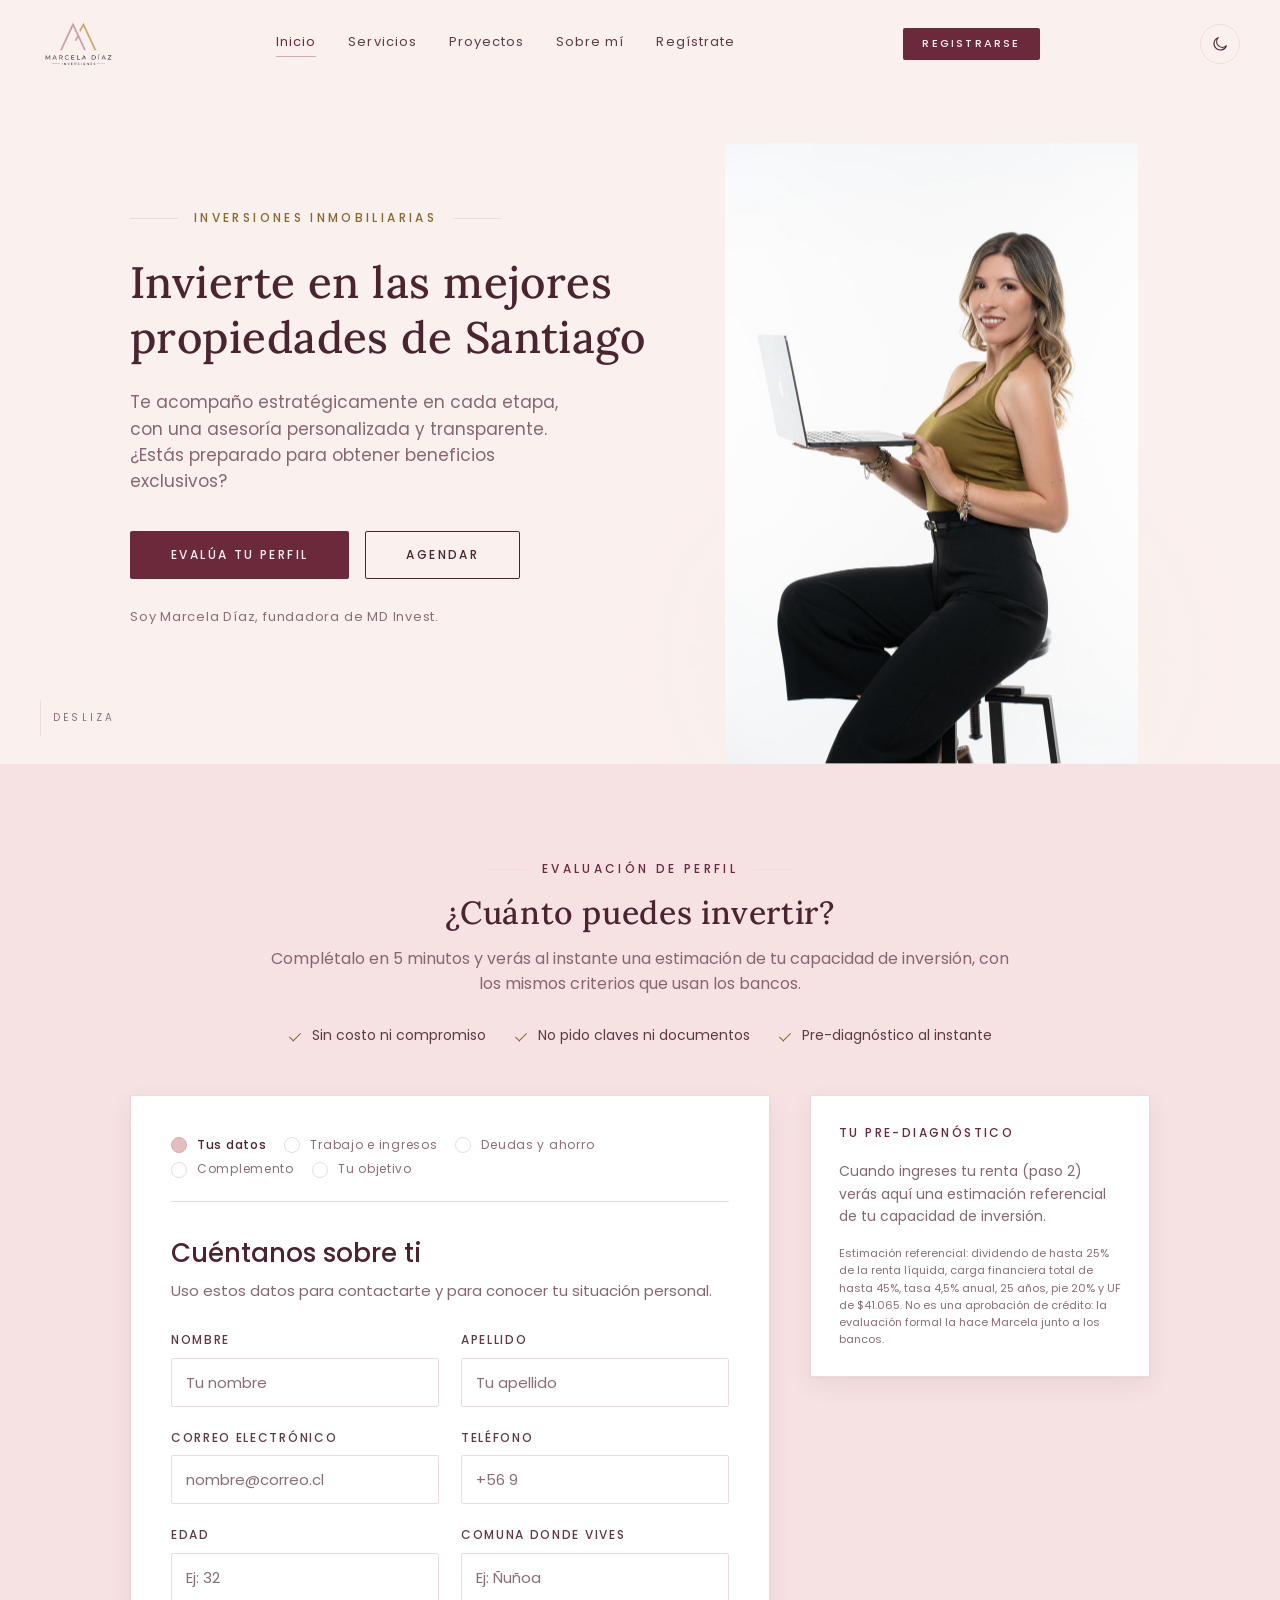
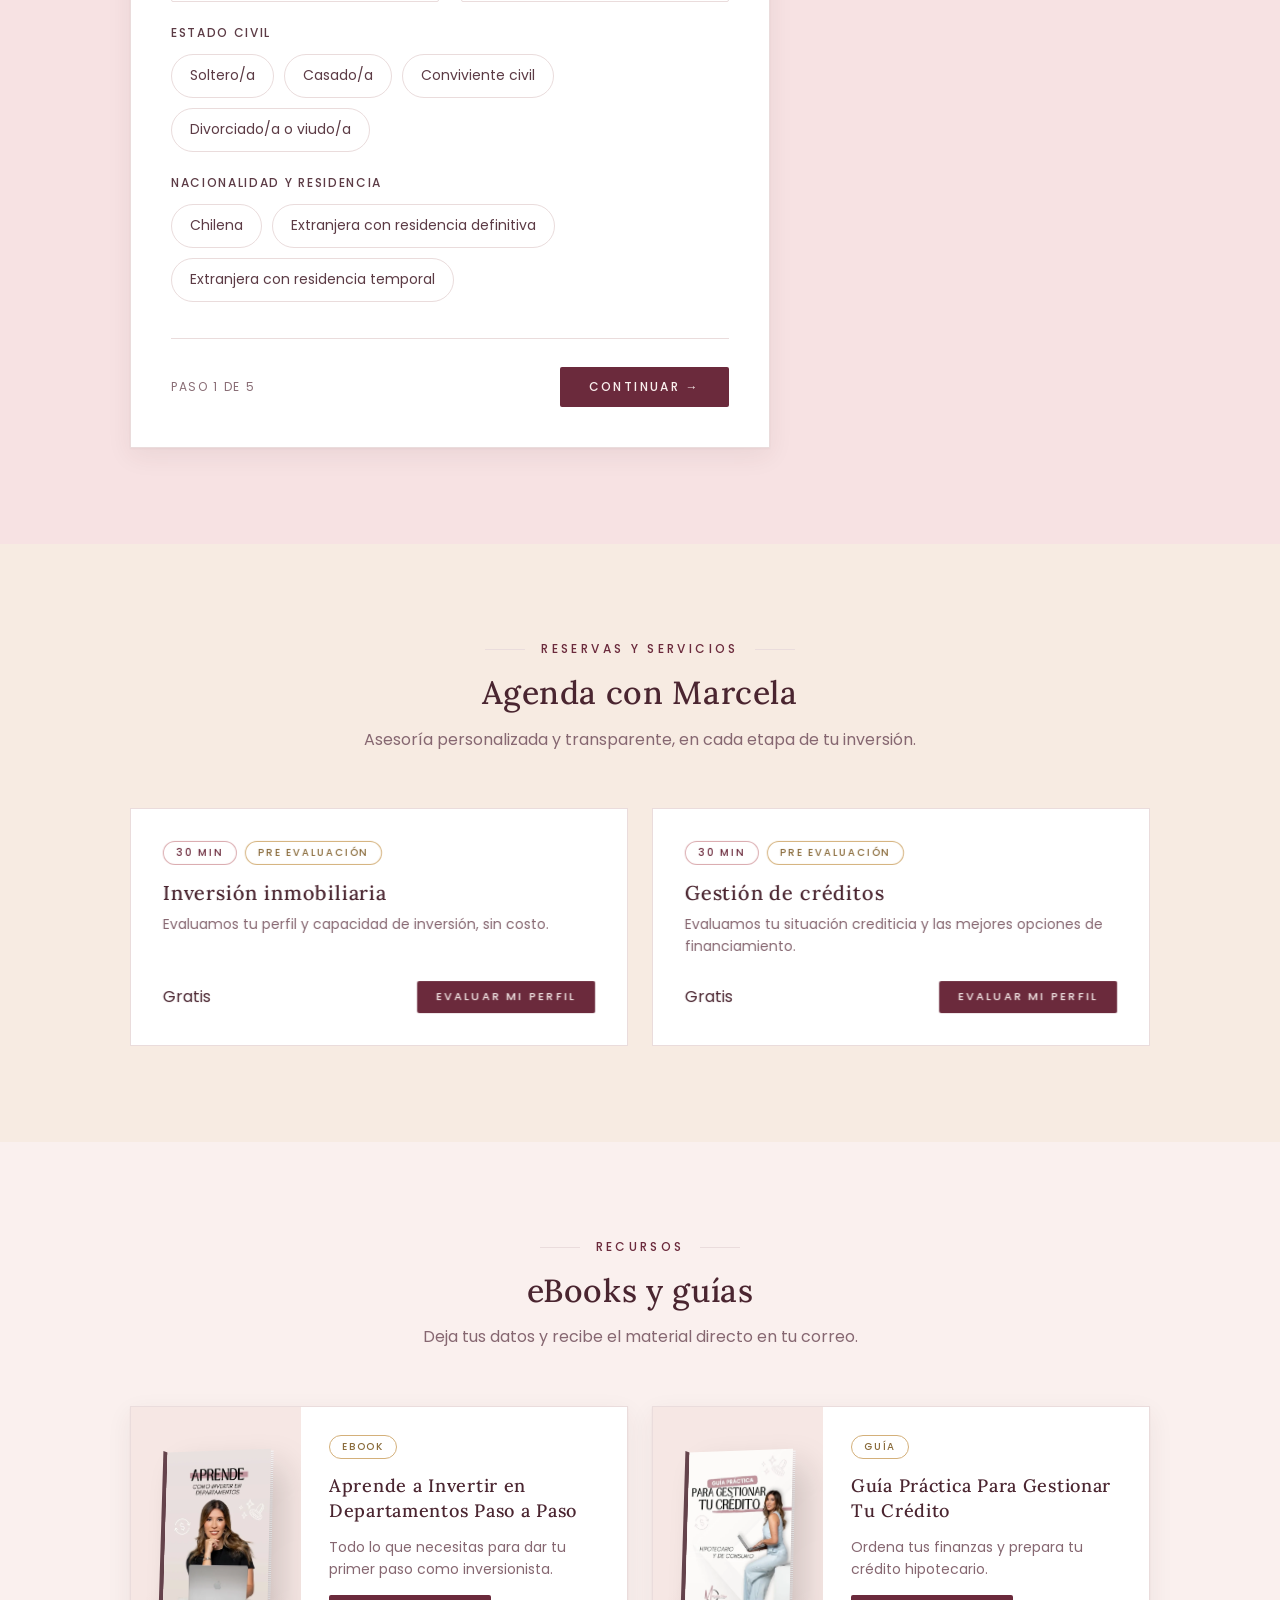
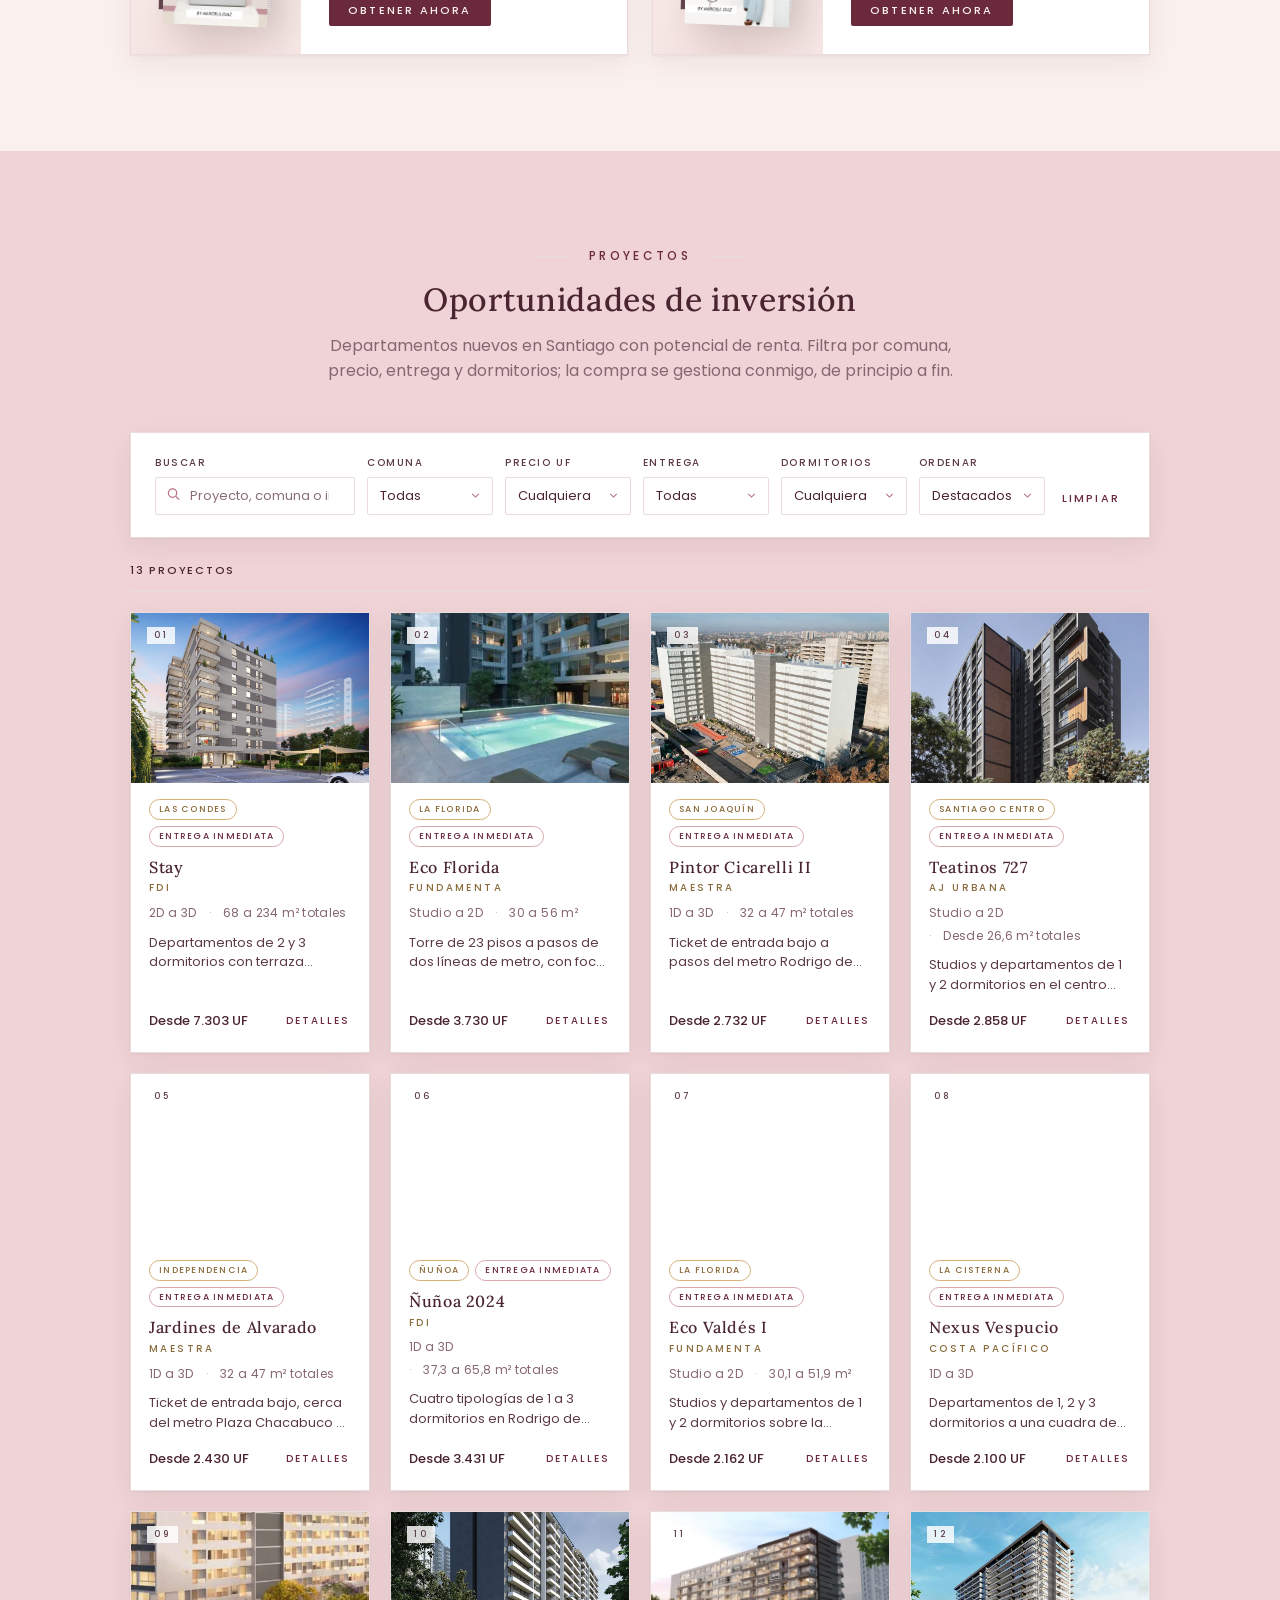
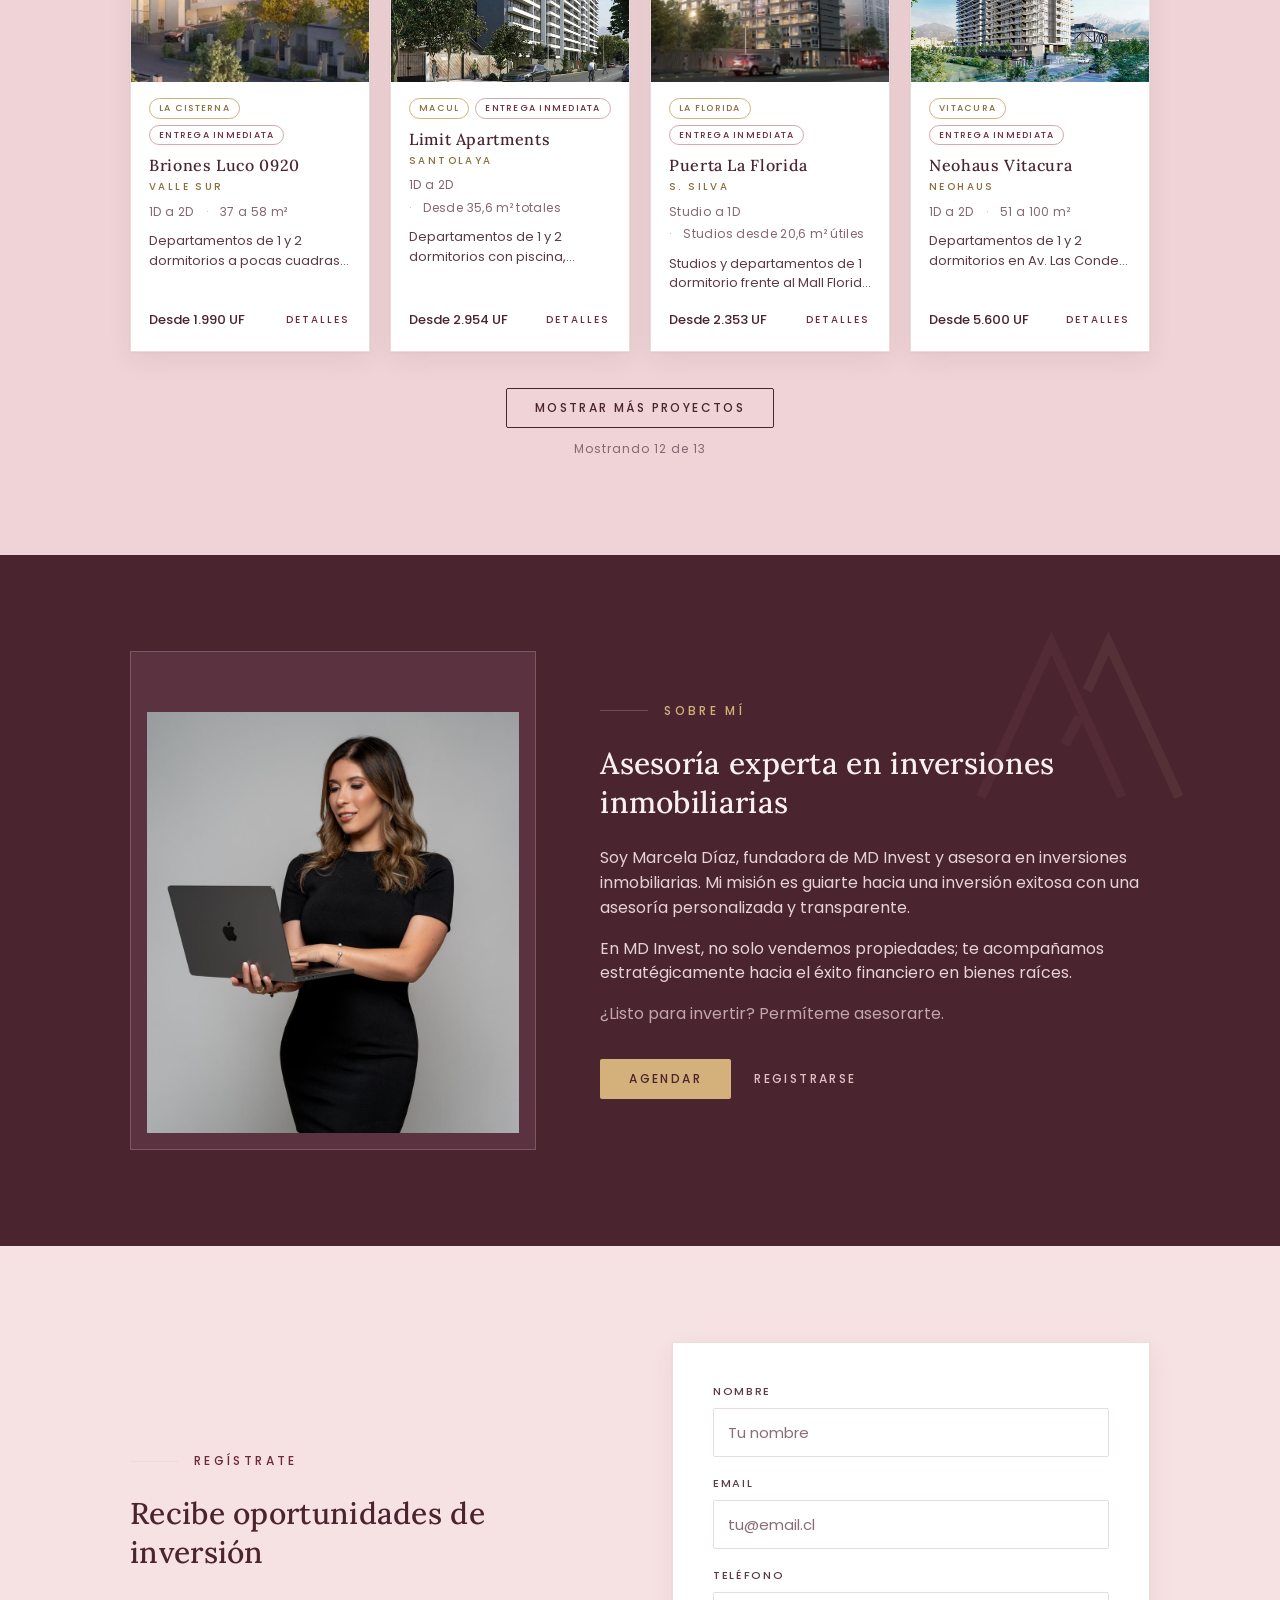
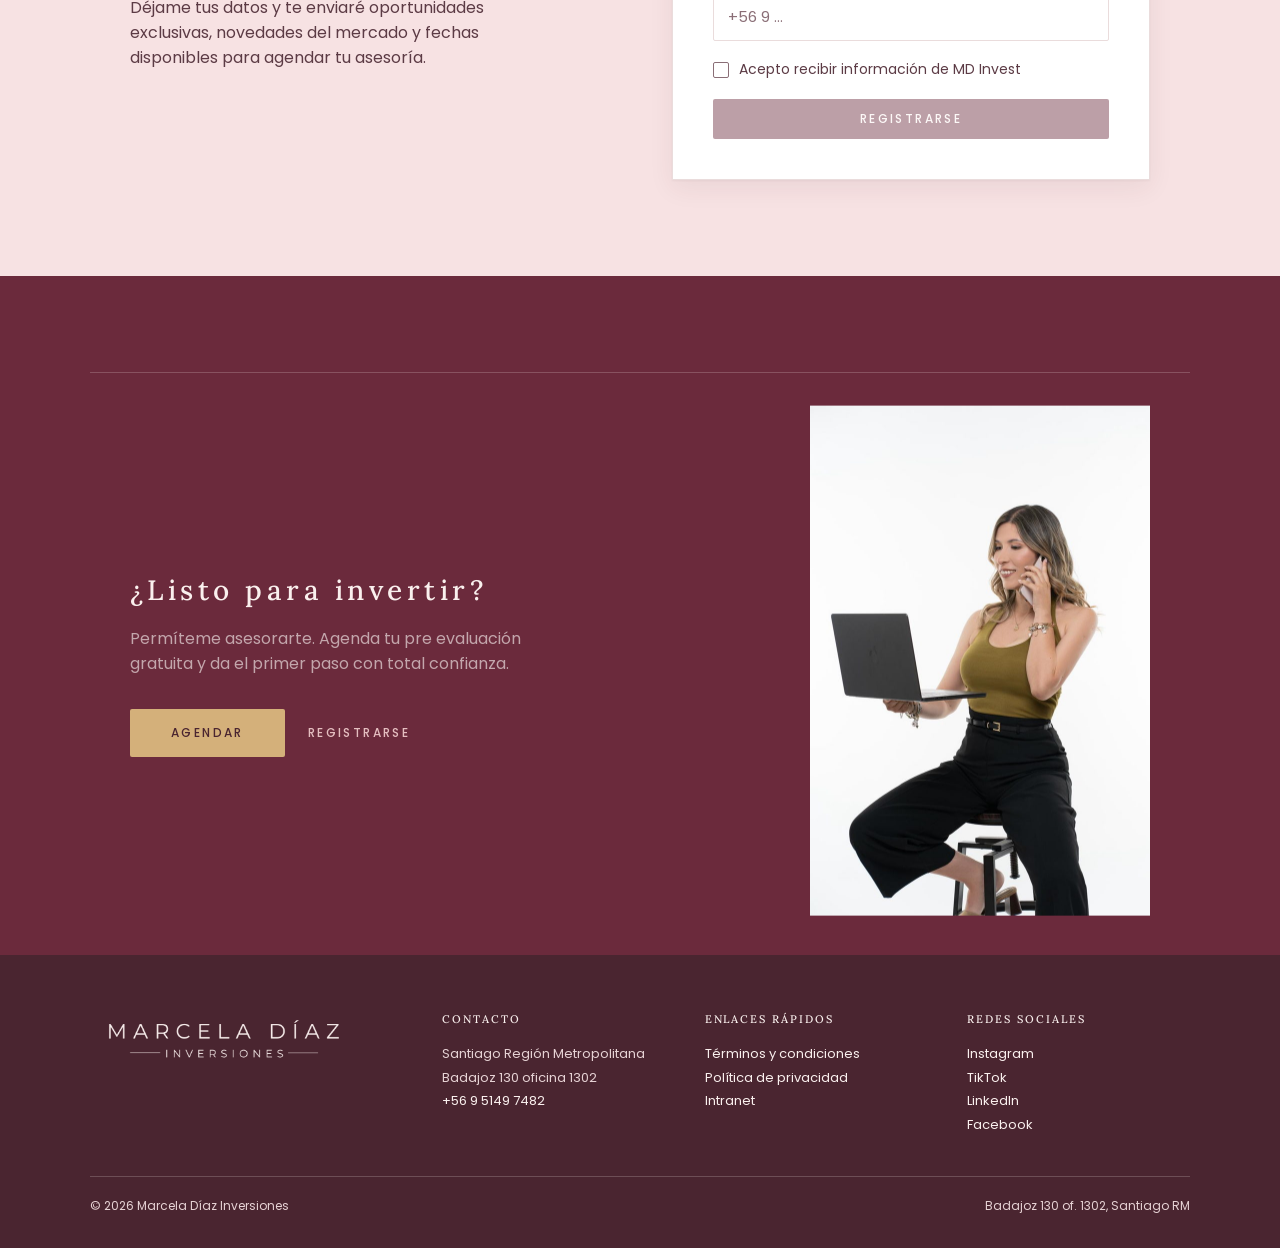
==== commit c914dce2: "Catálogo de la portada: 4 columnas, "Mostrar más" y barra de filtros con buscador - Grilla de 4 colu" ====
--- a/index.html
+++ b/index.html
@@ -20,8 +20,8 @@
   <link rel="preconnect" href="https://fonts.googleapis.com">
   <link rel="preconnect" href="https://fonts.gstatic.com" crossorigin>
   <link href="https://fonts.googleapis.com/css2?family=Lora:wght@400;500;600&family=Poppins:wght@300;400;500;600&display=swap" rel="stylesheet">
-  <link rel="stylesheet" href="css/styles.css">
-  <link rel="stylesheet" href="css/evaluacion.css">
+  <link rel="stylesheet" href="css/styles.css?v=2026102201">
+  <link rel="stylesheet" href="css/evaluacion.css?v=2026102201">
   <script>
     /* Antes de pintar: si hay una elección guardada, se aplica ya. Sin esto el
        navegador pinta el esquema del dispositivo y luego salta al elegido. */
@@ -242,26 +242,33 @@
       </div>
 
       <form class="filtros" id="filtros" aria-label="Filtrar proyectos" data-reveal="fade" style="--d:120">
+        <label class="field filtros__buscar">
+          <span class="field__label">Buscar</span>
+          <span class="field__control">
+            <svg viewBox="0 0 16 16" fill="none" stroke="currentColor" stroke-width="1.3" aria-hidden="true"><circle cx="7" cy="7" r="4.5"/><path d="M10.5 10.5L14 14"/></svg>
+            <input type="search" name="q" placeholder="Proyecto, comuna o inmobiliaria" autocomplete="off" maxlength="60">
+          </span>
+        </label>
         <label class="field">
           <span class="field__label">Comuna</span>
-          <span class="field__control"><select name="comuna" id="f-comuna"><option value="">Todas las comunas</option></select></span>
+          <span class="field__control"><select name="comuna" id="f-comuna"><option value="">Todas</option></select></span>
         </label>
         <label class="field">
           <span class="field__label">Precio UF</span>
           <span class="field__control"><select name="precio">
-            <option value="">Cualquier precio</option>
-            <option value="0-2500">Hasta UF 2.500</option>
-            <option value="2500-3500">UF 2.500 – 3.500</option>
-            <option value="3500-5000">UF 3.500 – 5.000</option>
-            <option value="5000-999999">Sobre UF 5.000</option>
+            <option value="">Cualquiera</option>
+            <option value="0-2500">Hasta 2.500</option>
+            <option value="2500-3500">2.500 – 3.500</option>
+            <option value="3500-5000">3.500 – 5.000</option>
+            <option value="5000-999999">Sobre 5.000</option>
           </select></span>
         </label>
         <label class="field">
           <span class="field__label">Entrega</span>
           <span class="field__control"><select name="entrega">
             <option value="">Todas</option>
-            <option value="inmediata">Entrega inmediata</option>
-            <option value="futura">Entrega futura</option>
+            <option value="inmediata">Inmediata</option>
+            <option value="futura">Futura</option>
           </select></span>
         </label>
         <label class="field">
@@ -275,21 +282,25 @@
           </select></span>
         </label>
         <label class="field">
-          <span class="field__label">Ordenar por</span>
+          <span class="field__label">Ordenar</span>
           <span class="field__control"><select name="orden">
             <option value="destacados">Destacados</option>
             <option value="precio-asc">Menor precio</option>
             <option value="precio-desc">Mayor precio</option>
           </select></span>
         </label>
+        <button type="button" class="btn btn--ghost btn--sm filtros__limpiar" id="filtros-limpiar">Limpiar</button>
       </form>
 
       <div class="catalogo-bar">
         <span class="catalogo-bar__count" id="catalogo-count" role="status">Cargando proyectos…</span>
-        <button type="button" class="btn btn--ghost btn--sm" id="filtros-limpiar">Limpiar filtros</button>
       </div>
 
       <div class="catalogo__grid" id="catalogo" role="list" aria-label="Proyectos"></div>
+      <div class="catalogo__mas" id="catalogo-mas" hidden>
+        <button type="button" class="btn btn--outline" id="catalogo-mas-btn">Mostrar más proyectos</button>
+        <small id="catalogo-mas-nota"></small>
+      </div>
       <div class="catalogo-vacio" id="catalogo-vacio" hidden>
         No encontré proyectos con esos filtros por ahora.<br>
         <a href="#evaluador">Haz tu evaluación</a> y te muestro alternativas que calcen contigo.
@@ -465,13 +476,13 @@
 
 <script type="text/javascript" id="hs-script-loader" async defer src="//js.hs-scripts.com/51801072.js"></script>
 
-<script src="js/projects.js" defer></script>
+<script src="js/projects.js?v=2026102201" defer></script>
 <script src="/api/proyectos" defer></script>
-<script src="js/tema.js" defer></script>
-<script src="js/modal.js" defer></script>
-<script src="js/main.js" defer></script>
-<script src="js/catalogo.js" defer></script>
-<script src="js/evaluacion.js" defer></script>
+<script src="js/tema.js?v=2026102201" defer></script>
+<script src="js/modal.js?v=2026102201" defer></script>
+<script src="js/main.js?v=2026102201" defer></script>
+<script src="js/catalogo.js?v=2026102201" defer></script>
+<script src="js/evaluacion.js?v=2026102201" defer></script>
 
 <!-- Vercel Web Analytics. Es la integración para HTML plano: no usa el paquete
      @vercel/analytics, que requiere bundler. Vercel sirve script.js desde el
--- a/css/styles.css
+++ b/css/styles.css
@@ -620,14 +620,16 @@
    su versión para fondo oscuro. */
 .footer__logo{height:64px;width:auto;content:url(../assets/logo-wordmark-dark.png)}
 .footer h4{margin:0 0 14px;font-size:11px;font-weight:500;letter-spacing:.18em;text-transform:uppercase;color:var(--ink-900)}
-.footer__col{font-size:13px;color:var(--ink-500);line-height:1.8}
+.footer__col{font-size:13px;color:var(--anchor-body);line-height:1.8}
+.footer__col a{color:var(--anchor-heading)}
 .footer__col a{display:inline-block;position:relative}
 .footer__col a::after{content:"";position:absolute;left:0;right:0;bottom:2px;height:1px;background:currentColor;transform:scaleX(0);transform-origin:right;transition:transform .4s var(--ease-out)}
 .footer__col a:hover::after{transform:scaleX(1);transform-origin:left}
 .footer__bottom{
   max-width:var(--container-max);margin:40px auto 0;padding-top:20px;border-top:1px solid var(--border-hairline);
-  display:flex;justify-content:space-between;gap:16px;flex-wrap:wrap;font-size:12px;color:var(--ink-300);
-}
+  display:flex;justify-content:space-between;gap:16px;flex-wrap:wrap;font-size:12px;color:var(--anchor-body);
+}
+.footer__bottom a{color:var(--anchor-heading)}
 .to-top{
   position:fixed;right:24px;bottom:24px;z-index:50;width:44px;height:44px;display:grid;place-items:center;
   background:var(--glass);-webkit-backdrop-filter:blur(12px);backdrop-filter:blur(12px);
@@ -1044,52 +1046,74 @@
 }
 
 /* ---------- Catálogo con filtros (sección #proyectos de la portada; js/catalogo.js) ----------
-   Reutiliza .project, .badge, .btn y .field. Solo tokens semánticos: igual en claro y oscuro. */
-#proyectos .filtros{margin-top:48px}
-/* ---------- Filtros ---------- */
+   Reutiliza .project, .badge, .btn y .field. Solo tokens semánticos: igual en claro y oscuro.
+   Barra de filtros en una línea (buscador + selectores), grilla de 4 columnas y "Mostrar más". */
 .filtros{
-  display:grid;grid-template-columns:repeat(auto-fit,minmax(170px,1fr));gap:16px 20px;
-  padding:28px;background:var(--surface-raised);border:1px solid var(--border-hairline);box-shadow:var(--shadow-card);
+  display:grid;grid-template-columns:minmax(200px,1.5fr) repeat(5,minmax(0,1fr)) auto;gap:14px 12px;align-items:end;
+  margin-top:48px;padding:22px 24px;background:var(--surface-raised);border:1px solid var(--border-hairline);box-shadow:var(--shadow-card);
+}
+.filtros .field__label{font-size:10px;letter-spacing:.16em;margin-bottom:6px;white-space:nowrap}
+.filtros .field input,.filtros .field select{
+  width:100%;font-family:var(--font-sans);font-size:13px;color:var(--ink-900);padding:10px 12px;line-height:1.3;
+  background:var(--surface-raised);border:1px solid var(--border-hairline);border-radius:var(--radius-xs);outline:none;
+  transition:border-color var(--dur-quick) var(--ease-brand);
 }
 .filtros .field select{
-  width:100%;font-family:var(--font-sans);font-size:14px;color:var(--ink-900);padding:12px 40px 12px 14px;
-  background:var(--surface-raised);border:1px solid var(--border-hairline);border-radius:var(--radius-xs);outline:none;
-  appearance:none;-webkit-appearance:none;cursor:pointer;
-  background-image:url("data:image/svg+xml,%3Csvg xmlns='http://www.w3.org/2000/svg' viewBox='0 0 16 16' fill='none' stroke='%23908088' stroke-width='1.3'%3E%3Cpath d='M4 6l4 4 4-4'/%3E%3C/svg%3E");
-  background-repeat:no-repeat;background-position:right 14px center;background-size:14px;
-  transition:border-color var(--dur-quick) var(--ease-brand);
-}
-.filtros .field select:focus{border-color:var(--focus-ring)}
-.filtros .field__control:focus-within::after{transform:scaleX(1)}
-
-/* ---------- Barra de resultados ---------- */
+  padding-right:30px;appearance:none;-webkit-appearance:none;cursor:pointer;
+  background-image:url("data:image/svg+xml,%3Csvg xmlns='http://www.w3.org/2000/svg' viewBox='0 0 16 16' fill='none' stroke='%23B5707F' stroke-width='1.3'%3E%3Cpath d='M4 6l4 4 4-4'/%3E%3C/svg%3E");
+  background-repeat:no-repeat;background-position:right 10px center;background-size:13px;
+}
+.filtros .field input::placeholder{color:var(--ink-300)}
+.filtros .field input:focus,.filtros .field select:focus{border-color:var(--focus-ring)}
+.filtros .field__control::after{bottom:0}
+.filtros__buscar{position:relative}
+.filtros .filtros__buscar input{padding-left:34px}
+.filtros__buscar svg{position:absolute;left:11px;top:50%;width:15px;height:15px;transform:translateY(-50%);color:var(--rose-500);pointer-events:none}
+.filtros__limpiar{align-self:end;white-space:nowrap;padding-bottom:9px}
+
 .catalogo-bar{
   display:flex;align-items:center;justify-content:space-between;gap:16px;flex-wrap:wrap;
-  margin:28px 0 24px;padding-bottom:14px;border-bottom:1px solid var(--border-hairline);
-}
-.catalogo-bar__count{font-size:12px;letter-spacing:.15em;text-transform:uppercase;color:var(--ink-700)}
+  margin:24px 0 20px;padding-bottom:12px;border-bottom:1px solid var(--border-hairline);
+}
+.catalogo-bar__count{font-size:11px;letter-spacing:.16em;text-transform:uppercase;color:var(--ink-700)}
 .catalogo-bar__count strong{font-weight:500;color:var(--ink-900)}
 
-/* ---------- Grilla de tarjetas ---------- */
-.catalogo__grid{display:grid;grid-template-columns:repeat(auto-fill,minmax(300px,1fr));gap:28px}
+.catalogo__grid{display:grid;grid-template-columns:repeat(4,minmax(0,1fr));gap:20px}
 .catalogo__card{display:flex;flex-direction:column}
-.catalogo__card .project__body{display:flex;flex-direction:column;flex:1}
-.catalogo__card .project__media{cursor:pointer}
-.catalogo__card .project__specs{
-  display:flex;flex-wrap:wrap;gap:6px 16px;margin-top:10px;font-size:13px;letter-spacing:.04em;color:var(--ink-500);
-}
-.catalogo__card .project__specs span+span::before{content:"·";margin-right:16px;color:var(--gold-400)}
-.catalogo__card .project__excerpt{flex:1}
-.catalogo__card .project__foot{margin-top:auto;padding-top:18px}
-
-/* ---------- Sin resultados ---------- */
-.catalogo-vacio{
-  text-align:center;padding:64px 24px;color:var(--ink-500);line-height:1.6;
-  border:1px dashed var(--border-hairline);
-}
+.catalogo__card .project__media{height:170px;cursor:pointer}
+.catalogo__card .project__index{font-size:9px;padding:4px 7px}
+.catalogo__card .project__body{display:flex;flex-direction:column;flex:1;padding:16px 18px 18px}
+.catalogo__card .project__badges{display:flex;flex-wrap:wrap;gap:6px}
+.catalogo__card .badge{font-size:9px;padding:3px 9px;letter-spacing:.14em}
+.catalogo__card .project__body h3{margin-top:10px;font-size:16px;line-height:1.3}
+.catalogo__card .project__dev{margin-top:3px;font-size:10px}
+.catalogo__card .project__specs{display:flex;flex-wrap:wrap;gap:4px 12px;margin-top:8px;font-size:12px;letter-spacing:.03em;color:var(--ink-500)}
+.catalogo__card .project__specs span+span::before{content:"·";margin-right:12px;color:var(--gold-400)}
+.catalogo__card .project__excerpt{
+  margin-top:10px;font-size:13px;line-height:1.5;color:var(--ink-700);
+  display:-webkit-box;-webkit-line-clamp:2;-webkit-box-orient:vertical;overflow:hidden;
+}
+.catalogo__card .project__foot{margin-top:auto;padding-top:14px;gap:8px}
+.catalogo__card .project__foot span{font-size:13px;font-weight:500;color:var(--ink-900);white-space:nowrap}
+.catalogo__card .project__foot .btn--sm{font-size:10px;padding:6px 0 6px 4px;white-space:nowrap;flex-shrink:0}
+
+.catalogo__mas{text-align:center;margin-top:36px}
+.catalogo__mas small{display:block;margin-top:12px;font-size:12px;letter-spacing:.08em;color:var(--ink-500)}
+
+.catalogo-vacio{text-align:center;padding:56px 24px;color:var(--ink-500);line-height:1.6;border:1px dashed var(--border-hairline)}
 .catalogo-vacio a{color:var(--rose-600);text-decoration:underline;text-underline-offset:3px}
 
-@media (max-width:640px){
-  .filtros{padding:20px;grid-template-columns:1fr 1fr}
-  .catalogo__grid{grid-template-columns:1fr;gap:20px}
-}
+@media (max-width:1060px){
+  .filtros{grid-template-columns:repeat(3,minmax(0,1fr))}
+  .filtros__buscar{grid-column:1 / -1}
+  .filtros__limpiar{grid-column:1 / -1;justify-self:end;padding-bottom:0}
+  .catalogo__grid{grid-template-columns:repeat(3,minmax(0,1fr))}
+}
+@media (max-width:820px){
+  .catalogo__grid{grid-template-columns:repeat(2,minmax(0,1fr));gap:16px}
+}
+@media (max-width:560px){
+  .filtros{grid-template-columns:1fr 1fr;padding:18px;gap:12px 10px}
+  .catalogo__grid{grid-template-columns:1fr}
+  .catalogo__card .project__media{height:200px}
+}
